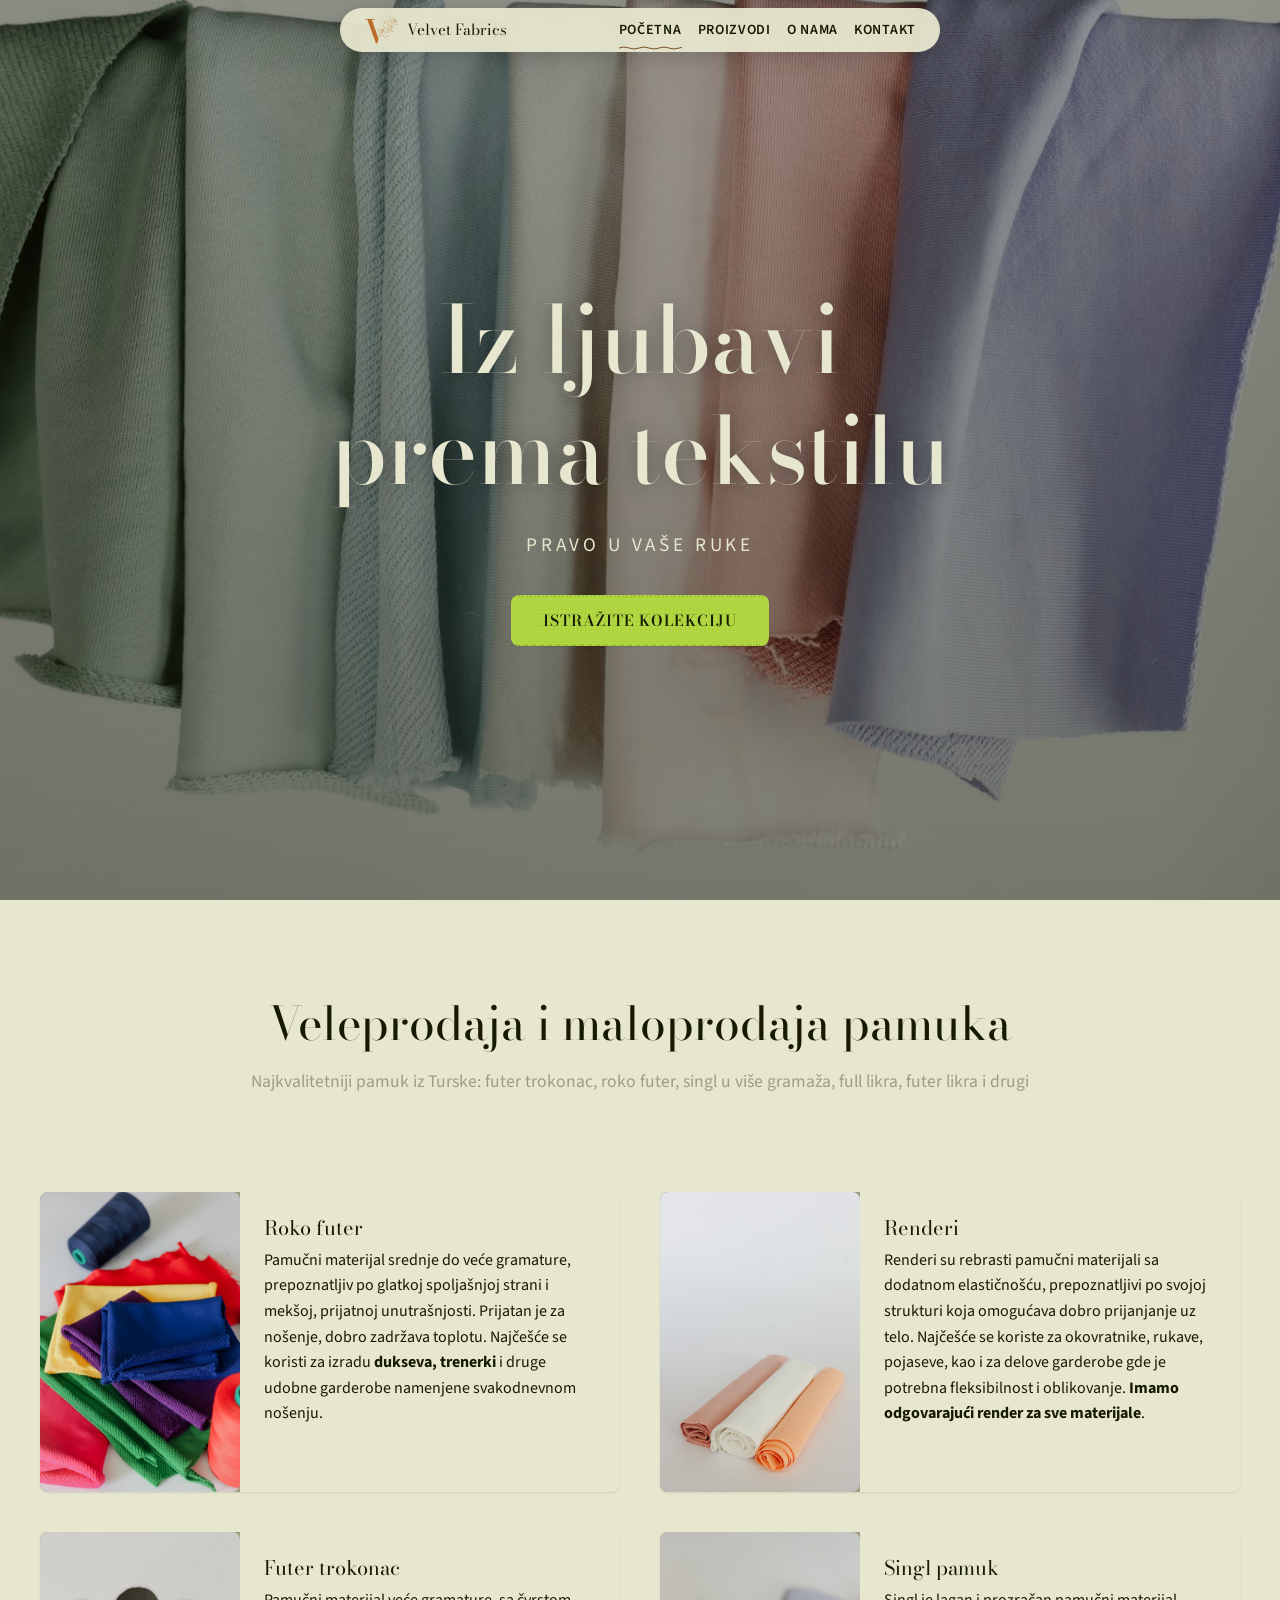
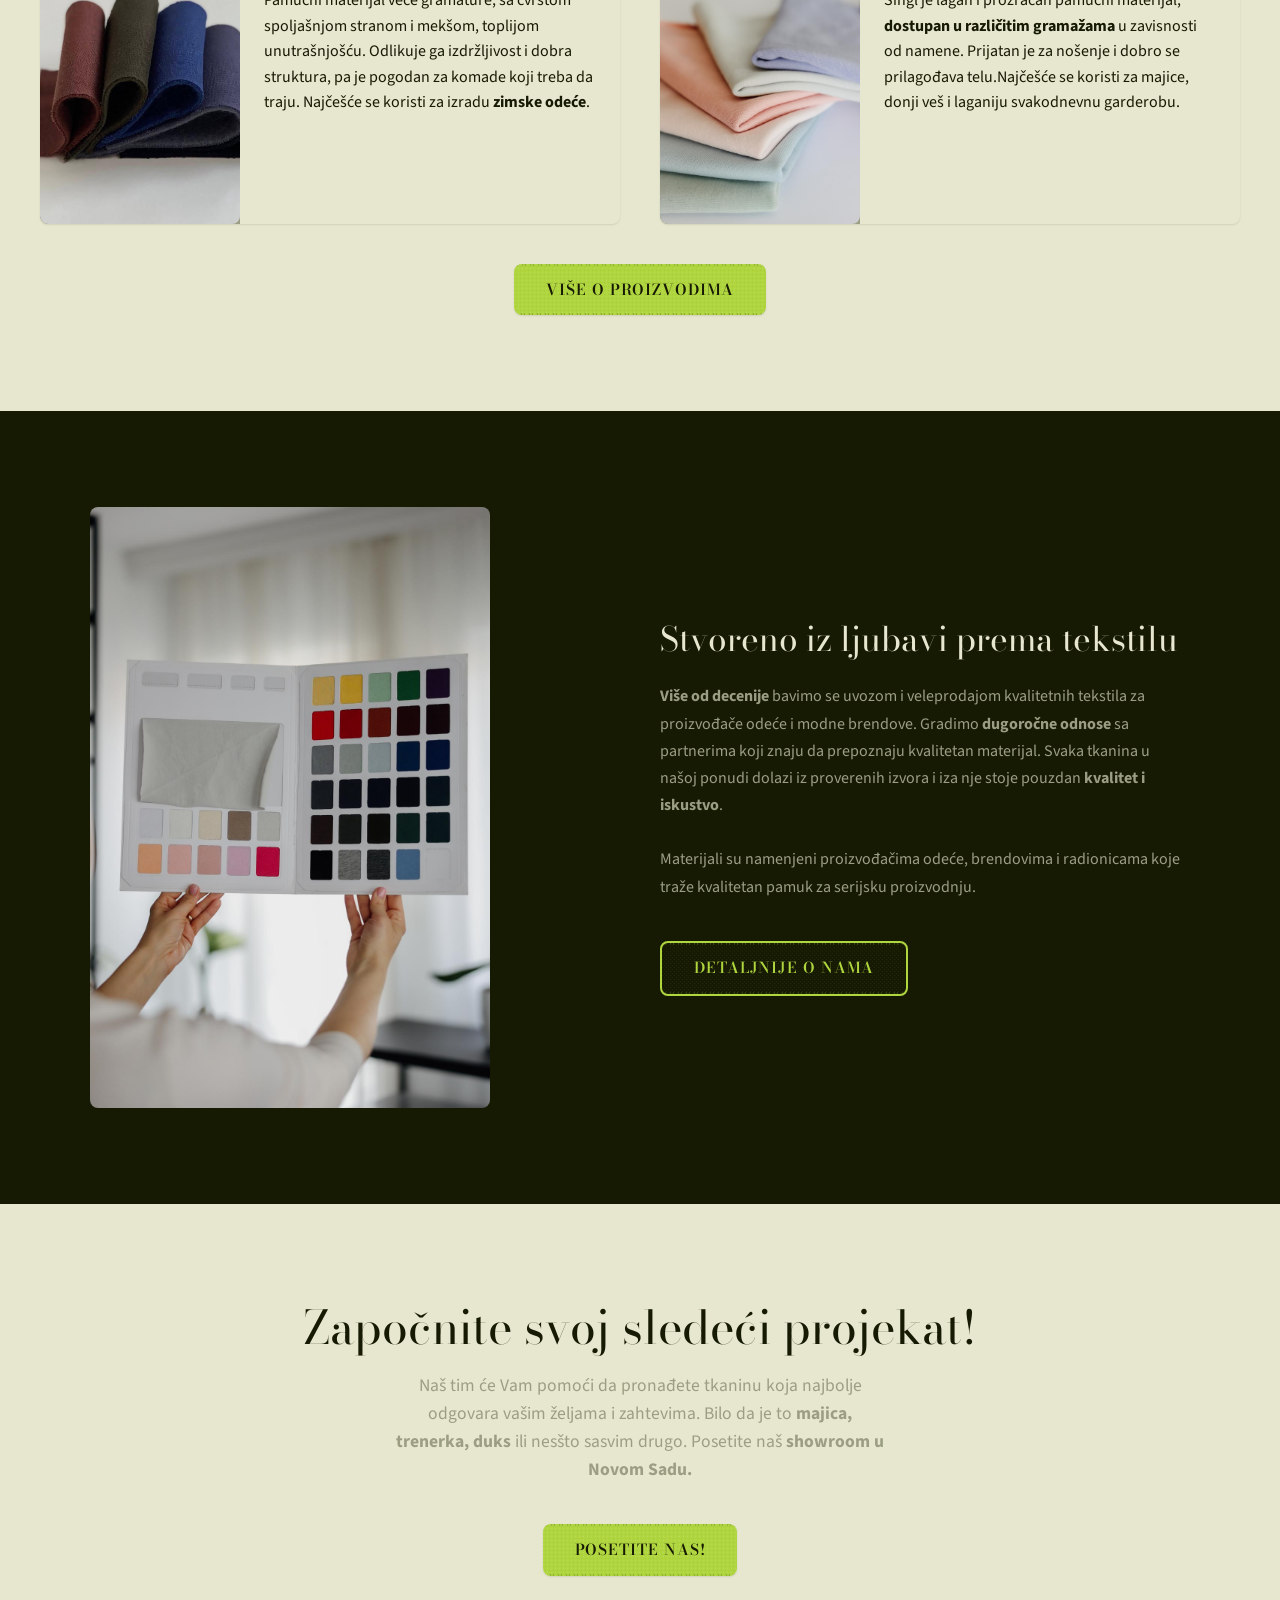
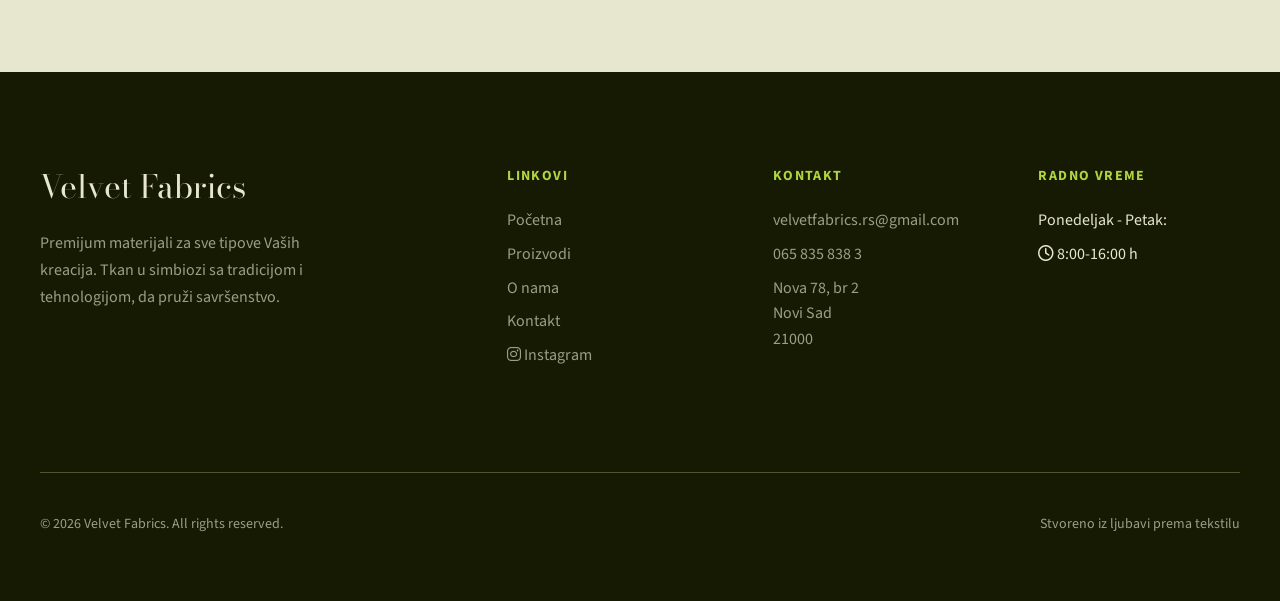
==== index.html @ 42a133fe "Add files via upload" ====
<!DOCTYPE html>
<html lang="sr">
<head>
  <meta charset="UTF-8">
  <meta name="viewport" content="width=device-width, initial-scale=1.0">
  <title>Velvet Fabrics | Veleprodaja premijum pamučnih materijala</title>
  
  <!-- Meta tags SEO -->
  <meta name="description" content="Veleprodaja premijum pamučnih materijala iz uvoza iz Turske. Velvet Fabrics Novi Sad – kvalitetni materijali za proizvođače odeće u Srbiji.">
  <meta name="robots" content="index, follow">
  <meta name="author" content="Velvet Fabrics">
  <meta name="geo.region" content="RS-VO">
  <meta name="geo.placename" content="Novi Sad">
  <meta name="geo.position" content="45.2671;19.8335">
  <meta name="ICBM" content="45.2671, 19.8335">

  <meta property="og:type" content="website">
  <meta property="og:title" content="Velvet Fabrics – Veleprodaja pamučnih materijala">
  <meta property="og:description" content="Premijum pamuk i pamučni materijali iz Turske za proizvođače odeće.">
  <meta property="og:url" content="https://velvetfabrics.rs">
  <meta property="og:image" content="https://velvetfabrics.rs/assets/img/og-image.jpg">
  <meta property="og:locale" content="sr_RS">

  <link rel="alternate" hreflang="sr-RS" href="https://velvetfabrics.rs">
  <link rel="alternate" hreflang="x-default" href="https://velvetfabrics.rs">
  <link rel="canonical" href="https://velvetfabrics.rs">

  <!-- Fonts -->
  <link rel="preconnect" href="https://fonts.googleapis.com">
  <link rel="preconnect" href="https://fonts.gstatic.com" crossorigin>
  <link href="https://fonts.googleapis.com/css2?family=Bodoni+Moda:opsz,wght@6..96,400;6..96,500&family=Source+Sans+Pro:wght@400;600;700&display=swap" rel="stylesheet">
  
  <!-- Styles -->
  <link rel="stylesheet" href="assets/css/style.css">
  
  <!-- Icons -->
  <link rel="icon" type="image/png" href="assets/img/V-logo-48px.png">
  <link rel="stylesheet" href="https://cdnjs.cloudflare.com/ajax/libs/font-awesome/6.4.0/css/all.min.css">
  
  <!-- Schema.org -->
  <script type="application/ld+json">
  {
    "@context": "https://schema.org",
    "@type": "WholesaleStore",
    "name": "Velvet Fabrics",
    "description": "Veleprodaja premijum pamučnih materijala iz uvoza iz Turske za tržište Srbije",
    "url": "https://velvetfabrics.rs",
    "email": "velvetfabrics.rs@gmail.com",
    "telephone": "+381 65 835 838 3",
    "sameAs": [
      "https://instagram.com/fabrika_tekstila"
    ],
    "address": {
      "@type": "PostalAddress",
      "streetAddress": "Nova 78, br 2",
      "addressLocality": "Novi Sad",
      "postalCode": "21000",
      "addressCountry": "RS"
    },
    "areaServed": {
      "@type": "Country",
      "name": "Serbia"
    },
    "openingHoursSpecification": {
    "@type": "OpeningHoursSpecification",
    "dayOfWeek": [
      "Monday","Tuesday","Wednesday","Thursday","Friday"
    ],
    "opens": "08:00",
    "closes": "16:00"
    }
  }
  </script>
  
  <!-- Breadcrumb Schema -->
  <script type="application/ld+json">
  {
    "@context": "https://schema.org",
    "@type": "BreadcrumbList",
    "itemListElement": [
      {
        "@type": "ListItem",
        "position": 1,
        "name": "Početna",
        "item": "https://velvetfabrics.rs/index.html"
      }
    ]
  }
  </script>
</head>
<body>
  <!-- Skip to Content -->
  <a href="#main" class="skip-link">Skip to main content</a>
  
  <!-- Navigation -->
  <nav class="navbar compact" role="navigation" aria-label="Main navigation">
    <div class="navbar-container">
      <a href="index.html" class="logo"><img src="assets/img/V-logo-transparent.png" alt="V" class="logo-icon"> Velvet Fabrics</a>
      
      <ul class="nav-links">
        <li><a href="index.html" class="nav-link active">Početna</a></li>
        <li><a href="proizvodi/" class="nav-link">Proizvodi</a></li>
        <li><a href="o-nama/" class="nav-link">O nama</a></li>
        <li><a href="kontakt/" class="nav-link">Kontakt</a></li>
      </ul>
      
      <button class="hamburger" aria-label="Toggle menu" aria-expanded="false" aria-controls="mobile-menu">
        <span></span>
        <span></span>
        <span></span>
      </button>
    </div>
  </nav>
  
  <!-- Mobile Menu -->
  <div class="mobile-menu" id="mobile-menu" role="dialog" aria-label="Mobile navigation" aria-hidden="true">
    <ul class="nav-links">
      <li><a href="index.html" class="nav-link">Početna</a></li>
      <li><a href="proizvodi/" class="nav-link">Proizvodi</a></li>
      <li><a href="o-nama/" class="nav-link">O nama</a></li>
      <li><a href="kontakt/" class="nav-link">Kontakt</a></li>
    </ul>
  </div>
  <div class="menu-overlay" aria-hidden="true"></div>
  
  <!-- Main Content -->
  <main class="page-content" id="main">
    <!-- Hero Section -->
    <section class="hero">
      <div class="hero-image">
        <img src="assets/img/hero.jpg" alt="Luxury textiles and fabrics" loading="lazy">
      </div>
      <div class="hero-overlay"></div>
      <div class="hero-content">
        <h1 class="hero-title">Iz ljubavi prema tekstilu</h1>
        <p class="hero-subtitle">Pravo u vaše ruke</p>
        <a href="#featured-products" class="btn btn-textile hero-cta">Istražite kolekciju</a>
      </div>
    </section>
    
    <!-- Featured Products -->
    <section class="section">
      <div class="container">
        <div class="section-header animate-on-scroll">
          <h2 class="section-title" id="featured-products">Veleprodaja i maloprodaja pamuka</h2>
          <p class="section-subtitle">Najkvalitetniji pamuk iz Turske: futer trokonac, roko futer, singl u više gramaža, full likra, futer likra i drugi </p>
        </div>
        
        <div class="product-grid">
          <article class="product-card animate-on-scroll">
            <div class="product-image">
              <img src="assets/img/slika1.jpg" alt="Roko futer" loading="lazy">
            </div>
            <div class="product-info">
              <h3 class="product-name">Roko futer</h3>
              <p class="product-description">Pamučni materijal srednje do veće gramature, prepoznatljiv po glatkoj spoljašnjoj strani i mekšoj, prijatnoj unutrašnjosti. Prijatan je za nošenje, dobro zadržava toplotu. Najčešće se koristi za izradu<strong> dukseva, trenerki</strong> i druge udobne garderobe namenjene svakodnevnom nošenju.</p>
            </div>
          </article>
          
          <article class="product-card animate-on-scroll">
            <div class="product-image">
              <img src="assets/img/renderi.jpg" alt="Renderi u svim bojama" loading="lazy">
            </div>
            <div class="product-info">
              <h3 class="product-name">Renderi</h3>
              <p class="product-description">Renderi su rebrasti pamučni materijali sa dodatnom elastičnošću, prepoznatljivi po svojoj strukturi koja omogućava dobro prijanjanje uz telo. Najčešće se koriste za okovratnike, rukave, pojaseve, kao i za delove garderobe gde je potrebna fleksibilnost i oblikovanje. <strong>Imamo odgovarajući render za sve materijale</strong>.</p>
            </div>
          </article>
          
          <article class="product-card animate-on-scroll">
            <div class="product-image">
              <img src="assets/img/futer-trokonac.jpg" alt="futer trokonac" loading="lazy">
            </div>
            <div class="product-info">
              <h3 class="product-name">Futer trokonac</h3>
              <p class="product-description">Pamučni materijal veće gramature, sa čvrstom spoljašnjom stranom i mekšom, toplijom unutrašnjošću. Odlikuje ga izdržljivost i dobra struktura, pa je pogodan za komade koji treba da traju. Najčešće se koristi za izradu <strong>zimske odeće</strong>.</p>
            </div>
          </article>
          
          <article class="product-card animate-on-scroll">
            <div class="product-image">
              <img src="assets/img/singl-pamuk.jpg" alt="singl pamuk" loading="lazy">
            </div>
            <div class="product-info">
              <h3 class="product-name">Singl pamuk</h3>
              <p class="product-description">Singl je lagan i prozračan pamučni materijal, <strong>dostupan u različitim gramažama</strong> u zavisnosti od namene. Prijatan je za nošenje i dobro se prilagođava telu.Najčešće se koristi za majice, donji veš i laganiju svakodnevnu garderobu.</p>
            </div>
          </article>
        </div>
        
        <div class="text-center mt-lg animate-on-scroll">
          <a href="proizvodi/" class="btn btn-textile">Više o proizvodima</a>
        </div>
      </div>
    </section>
    
    <!-- Brand Story -->
    <section class="section section-dark">
      <div class="container">
        <div class="featured-grid">
          <div class="featured-image animate-on-scroll">
            <img src="assets/img/slika13.jpg" alt="Textile craftsmanship" loading="lazy">
          </div>
          <div class="featured-content animate-on-scroll">
            <h3>Stvoreno iz ljubavi prema tekstilu</h3>
            <p><strong>Više od decenije</strong> bavimo se uvozom i veleprodajom kvalitetnih tekstila za proizvođače odeće i modne brendove. Gradimo <strong>dugoročne odnose</strong> sa partnerima koji znaju da prepoznaju kvalitetan materijal. Svaka tkanina u našoj ponudi dolazi iz proverenih izvora i iza nje stoje pouzdan <strong>kvalitet i iskustvo</strong>.
              <br><br>
              Materijali su namenjeni proizvođačima odeće, brendovima i radionicama koje traže kvalitetan pamuk za serijsku proizvodnju.
            </p>
            <a href="o-nama/" class="btn btn-outline">Detaljnije o nama</a>
          </div>
        </div>
      </div>
    </section>
    
    <!-- Call to Action -->
    <section class="section">
      <div class="container text-center animate-on-scroll">
        <h2 class="section-title">Započnite svoj sledeći projekat!</h2>
        <p class="section-subtitle" style="max-width: 500px; margin: 0 auto var(--space-lg);">Naš tim će Vam pomoći da pronađete tkaninu koja najbolje odgovara vašim željama i zahtevima. Bilo da je to <strong>majica, trenerka, duks </strong>ili nesšto sasvim drugo. Posetite naš <strong>showroom u Novom Sadu.</strong></p>
        <a href="kontakt/" class="btn btn-textile">Posetite nas!</a>
      </div>
    </section>
  </main>
  
  <!-- Footer -->
  <footer class="footer">
    <div class="container">
      <div class="footer-grid">
        <div class="footer-brand">
          <h3>Velvet Fabrics</h3>
          <p>Premijum materijali za sve tipove Vaših kreacija. Tkan u simbiozi sa tradicijom i tehnologijom, da pruži savršenstvo.</p>
        </div>
        
        <div class="footer-section">
          <h4 class="footer-title">Linkovi</h4>
          <ul class="footer-links">
            <li><a href="index.html">Početna</a></li>
            <li><a href="proizvodi/">Proizvodi</a></li>
            <li><a href="o-nama/">O nama</a></li>
            <li><a href="kontakt/">Kontakt</a></li>
            <li><a href="#" class="protected-link" data-type="instagram" data-encoded="aHR0cHM6Ly93d3cuaW5zdGFncmFtLmNvbS9mYWJyaWthX3Rla3N0aWxhLw==" target="_blank" rel="noopener"><i class="fab fa-instagram"></i> Instagram</a></li>
          </ul>
        </div>
        
        <div class="footer-section">
          <h4 class="footer-title">Kontakt</h4>
          <ul class="footer-links">
            <li><a href="#" class="protected-link" data-type="email" data-encoded="dmVsdmV0ZmFicmljcy5yc0BnbWFpbC5jb20">velvetfabrics.rs@gmail.com</a></li>
            <li><a href="#" class="protected-link" data-type="phone" data-encoded="MDY1IDgzNSA4MzggMw==">065 835 838 3</a></li>
            <li><a href="https://maps.google.com/?q=Nova+78+br+2+Novi+Sad+21000" target="_blank" rel="noopener">Nova 78, br 2<br>Novi Sad<br>21000</a></li>
          </ul>
        </div>
        
        <div class="footer-section">
          <h4 class="footer-title">Radno vreme</h4>
          <ul class="footer-links">
            <li>Ponedeljak - Petak:</li>
            <li><i class="far fa-clock"></i> 8:00-16:00 h</li>
          </ul>
        </div>
      </div>
      
      <div class="footer-bottom">
        <p>&copy; 2026 Velvet Fabrics. All rights reserved.</p>
        <p>Stvoreno iz ljubavi prema tekstilu</p>
      </div>
    </div>
  </footer>
  
  <!-- Go to Top Button -->
  <button id="goToTop" class="go-to-top" aria-label="Go to top">
    <i class="fas fa-arrow-up"></i>
  </button>
  
  <!-- Scripts -->
  <script src="assets/js/main.js"></script>
</body>
</html>
---- assets/css/style.css ----
/* ============================================
   TEXTILE SHOP - Main Stylesheet
   Artisanal & Luxurious Design
   ============================================ */

/* CSS Variables - Color Palette */
:root {
  /* Colors */
  --carbon-black: #171A03;
  --beige: #E7E6CE;
  --dry-sage-2: #9C9E84;
  --olive-leaf: #505832;
  --walnut: #794E25;
  --yellow-green: #B0D63F;
  --yellow-green-hover: #B8E055;
  --yellow-green-active: #9BC52F;
  
  /* Derived */
  --white: var(--beige);
  --black: var(--carbon-black);
  --primary: var(--olive-leaf);
  --accent: var(--yellow-green);
  --text: var(--carbon-black);
  --text-light: var(--dry-sage-2);
  --bg: var(--beige);
  --bg-dark: var(--carbon-black);
  
  /* Typography */
  --font-display: 'Bodoni Moda', Georgia, serif;
  --font-body: 'Source Sans Pro', system-ui, sans-serif;
  
  /* Spacing */
  --space-xs: 0.5rem;
  --space-sm: 1rem;
  --space-md: 1.5rem;
  --space-lg: 2.5rem;
  --space-xl: 4rem;
  --space-2xl: 6rem;
  
  /* Transitions */
  --transition-fast: 150ms ease;
  --transition-base: 300ms ease;
  --transition-slow: 500ms ease;
  
  /* Shadows */
  --shadow-sm: 0 1px 2px rgba(16, 20, 2, 0.1);
  --shadow-md: 0 4px 12px rgba(16, 20, 2, 0.15);
  --shadow-lg: 0 8px 24px rgba(16, 20, 2, 0.2);
  
  /* Overlay Colors */
  --overlay-light: rgba(23, 26, 3, 0.3);
  --overlay-medium: rgba(23, 26, 3, 0.5);
  --overlay-dark: rgba(23, 26, 3, 0.5);
  
  /* Backdrop Colors */
  --backdrop-bg: rgba(231, 230, 206, 0.55);
  --backdrop-border: rgba(231, 230, 206, 0.5);
  --backdrop-compact: rgba(231, 230, 206, 0.95);
  
  /* Button Shadow Colors */
  --btn-shadow-inset-dark: rgba(0, 0, 0, 0.2);
  --btn-shadow-inset-light: rgba(255, 255, 255, 0.1);
  --btn-shadow-color: rgba(16, 20, 2, 0.2);
  --btn-shadow-hover: rgba(16, 20, 2, 0.25);
  --btn-shadow-active: rgba(0, 0, 0, 0.3);
}

/* ============================================
   BASE STYLES & RESET
   ============================================ */

*, *::before, *::after {
  box-sizing: border-box;
  margin: 0;
  padding: 0;
}

html {
  font-size: 16px;
  scroll-behavior: smooth;
}

body {
  font-family: var(--font-body);
  font-size: 1rem;
  line-height: 1.6;
  color: var(--text);
  background-color: var(--bg);
  overflow-x: hidden;
}

h1, h2, h3, h4, h5, h6 {
  font-family: var(--font-display);
  font-weight: 400;
  line-height: 1.2;
  color: var(--black);
}

h1 { font-size: clamp(2.5rem, 5vw + 1rem, 4.5rem); }
h2 { font-size: clamp(2rem, 3vw + 0.5rem, 3.5rem); }
h3 { font-size: clamp(1.5rem, 2vw + 0.5rem, 2.5rem); }

p {
  margin-bottom: var(--space-md);
  max-width: 65ch;
}

a {
  color: var(--olive-leaf);
  text-decoration: none;
  transition: color var(--transition-fast);
}

a:hover {
  color: var(--walnut);
}

img {
  max-width: 100%;
  height: auto;
  border-radius: 8px;
  display: block;
}

/* ============================================
   NAVIGATION
   ============================================ */

.navbar {
  position: fixed;
  top: 0;
  left: 0;
  right: 0;
  z-index: 1000;
  padding: 0.5rem 0;
  background: transparent;
  border-bottom: none;
  box-shadow: none;
}

.navbar.hidden {
  transform: translateY(-100%);
}

.navbar.compact {
  padding: 0.5rem 0;
  background: transparent;
  border-bottom: none;
  box-shadow: none;
}

.navbar.compact .navbar-container {
  max-width: 600px;
  margin: 0 auto;
  padding: var(--space-xs) var(--space-md);
  border-radius: 50px;
  background: var(--backdrop-compact);
  box-shadow: 0 4px 20px rgba(0, 0, 0, 0.15);
  flex-wrap: nowrap;
}

.navbar.compact .logo {
  font-size: 0.95rem;
  white-space: nowrap;
}

.navbar.compact .nav-link {
  font-size: 0.875rem;
  letter-spacing: 0.05em;
  white-space: nowrap;
}

.navbar.compact .nav-links {
  gap: var(--space-sm);
  flex-wrap: nowrap;
}

.logo {
  font-family: var(--font-display);
  font-size: 1.75rem;
  color: var(--black);
  font-weight: 400;
  display: flex;
  align-items: center;
  gap: 0.5rem;
}

.logo-icon {
  height: 1.75rem;
  width: auto;
}

.nav-link {
  font-family: var(--font-body);
  font-size: 0.875rem;
  font-weight: 600;
  letter-spacing: 0.1em;
  text-transform: uppercase;
  color: var(--black);
  position: relative;
  padding: var(--space-xs) 0;
}

.navbar-container {
  max-width: 600px;
  margin: 0 auto;
  padding: var(--space-xs) var(--space-md);
  border-radius: 50px;
  background: var(--backdrop-compact);
  box-shadow: 0 4px 20px rgba(0, 0, 0, 0.15);
  flex-wrap: nowrap;
  display: flex;
  align-items: center;
  justify-content: space-between;
}

.nav-links {
  display: flex;
  gap: var(--space-lg);
  list-style: none;
}

/* Wavy Thread Underline */
.nav-link::after {
  content: '';
  position: absolute;
  bottom: -2px;
  left: 0;
  width: 100%;
  height: 4px;
  background: url("data:image/svg+xml,%3Csvg xmlns='http://www.w3.org/2000/svg' viewBox='0 0 20 4'%3E%3Cpath d='M0,2 Q5,0 10,2 T20,2' stroke='%23794E25' fill='none' stroke-width='1'/%3E%3C/svg%3E") repeat-x;
  background-size: 20px 4px;
  transform: scaleX(0);
  transform-origin: right;
  transition: transform var(--transition-base);
}

.nav-link:hover::after {
  transform: scaleX(1);
  transform-origin: left;
}

.nav-link.active::after {
  transform: scaleX(1);
}

/* Mobile Hamburger */
.hamburger {
  display: none;
  flex-direction: column;
  gap: 5px;
  cursor: pointer;
  padding: var(--space-xs);
  background: none;
  border: none;
}

.hamburger span {
  display: block;
  width: 24px;
  height: 2px;
  background: var(--black);
  transition: all var(--transition-base);
}

.hamburger.active span:nth-child(1) {
  transform: rotate(45deg) translate(5px, 5px);
}

.hamburger.active span:nth-child(2) {
  opacity: 0;
}

.hamburger.active span:nth-child(3) {
  transform: rotate(-45deg) translate(5px, -5px);
}

/* Mobile Menu */
.mobile-menu {
  position: fixed;
  top: 0;
  left: 0;
  width: 100%;
  height: 100vh;
  background: var(--backdrop-bg);
  backdrop-filter: blur(20px) saturate(180%);
  -webkit-backdrop-filter: blur(20px) saturate(180%);
  z-index: 999;
  padding: calc(var(--space-2xl)) var(--space-lg);
  transition: opacity var(--transition-base), transform var(--transition-base);
  box-shadow: 0 4px 30px rgba(0, 0, 0, 0.1);
  display: flex;
  align-items: center;
  justify-content: center;
  opacity: 0;
  transform: scale(0.8);
  pointer-events: none;
}

.mobile-menu.active {
  opacity: 1;
  transform: scale(1);
  pointer-events: auto;
}

.mobile-menu .nav-links {
  flex-direction: column;
  gap: var(--space-md);
  text-align: center;
}

.mobile-menu .nav-link {
  font-size: 1.25rem;
  display: inline-block;
}

.menu-overlay {
  position: fixed;
  inset: 0;
  background: var(--overlay-dark);
  z-index: 998;
  opacity: 0;
  pointer-events: none;
  transition: opacity var(--transition-base);
}

.menu-overlay.active {
  opacity: 1;
  pointer-events: auto;
}

/* ============================================
   TEXTILE BUTTONS WITH STITCH PATTERN
   ============================================ */

.btn {
  display: inline-flex;
  align-items: center;
  justify-content: center;
  padding: 1rem 2rem;
  font-family: var(--font-body);
  font-size: 0.875rem;
  font-weight: 600;
  letter-spacing: 0.05em;
  text-transform: uppercase;
  border: none;
  border-radius: 8px;
  cursor: pointer;
  position: relative;
  overflow: hidden;
  transition: all var(--transition-base);
  min-height: 44px;
  min-width: 44px;
}

/* ============================================
   Loom & Thread — Textile Effects
   Fabric grain buttons, fringe, wave underline
   ============================================ */

/* --- Fabric Grain Texture (button background) --- */
.btn-textile {
  position: relative;
  display: inline-flex;
  align-items: center;
  justify-content: center;
  gap: 0.5rem;
  font-family: var(--font-display);
  font-size: 0.95rem;
  font-weight: 600;
  letter-spacing: 0.06em;
  text-transform: uppercase;
  padding: 0.85rem 2rem;
  border: none;
  border-radius: 8px;
  cursor: pointer;
  overflow: hidden;
  background-color: var(--yellow-green);
  color: var(--carbon-black);
  transition: transform 0.15s ease, box-shadow 0.25s ease,
              background-color 0.25s ease;
  box-shadow: var(--shadow-sm);
  min-height: 44px;
  min-width: 44px;

  /* Fabric grain via repeating SVG noise pattern */
  background-image: url("data:image/svg+xml,%3Csvg xmlns='http://www.w3.org/2000/svg' width='4' height='4'%3E%3Crect width='1' height='1' fill='rgba(255,255,255,0.12)'/%3E%3Crect x='2' y='2' width='1' height='1' fill='rgba(0,0,0,0.06)'/%3E%3C/svg%3E");
  background-size: 4px 4px;
}

/* Hover: grain intensifies + slight stretch (yarn pull) */
.btn-textile:hover {
  background-color: var(--yellow-green-hover);
  transform: scaleX(1.04) scaleY(0.97);
  box-shadow: var(--shadow-sm);
  /* Darker, denser grain */
  background-image: url("data:image/svg+xml,%3Csvg xmlns='http://www.w3.org/2000/svg' width='3' height='3'%3E%3Crect width='1' height='1' fill='rgba(255,255,255,0.18)'/%3E%3Crect x='1.5' y='1.5' width='1' height='1' fill='rgba(0,0,0,0.10)'/%3E%3C/svg%3E");
  background-size: 3px 3px;
}

/* Click: squash + ripple */
.btn-textile:active {
  transform: scaleX(0.97) scaleY(0.93);
  background-color: var(--yellow-green-active);
  box-shadow: var(--shadow-sm);
  transition: transform 0.08s ease, background-color 0.08s ease;
}

/* Ripple span (injected by JS on click) */
.btn-textile .ripple {
  position: absolute;
  border-radius: 50%;
  background: rgba(255,255,255,0.35);
  transform: scale(0);
  animation: ripple-fx 0.5s ease-out forwards;
  pointer-events: none;
}

@keyframes ripple-fx {
  to {
    transform: scale(4);
    opacity: 0;
  }
}

/* --- Fringe Details (top + bottom edges) --- */
.btn-textile::before,
.btn-textile::after {
  content: "";
  position: absolute;
  left: 0;
  width: 100%;
  height: 6px;
  background: url("data:image/svg+xml,%3Csvg xmlns='http://www.w3.org/2000/svg' width='8' height='6'%3E%3Cpath d='M0 6 Q2 0, 4 6 Q6 12, 8 6' stroke='rgba(23,26,3,0.25)' stroke-width='1' fill='none'/%3E%3C/svg%3E") repeat-x;
  background-size: 8px 6px;
  pointer-events: none;
}

.btn-textile::before { top: -4px; }
.btn-textile::after  { bottom: -4px; transform: rotate(180deg); }

/* --- Accent variant (same as primary) --- */
.btn-accent {
  position: relative;
  display: inline-flex;
  align-items: center;
  justify-content: center;
  gap: 0.5rem;
  font-family: var(--font-display);
  font-size: 0.95rem;
  font-weight: 600;
  letter-spacing: 0.06em;
  text-transform: uppercase;
  padding: 0.85rem 2rem;
  border: none;
  border-radius: 8px;
  cursor: pointer;
  overflow: hidden;
  background-color: var(--yellow-green);
  color: var(--carbon-black);
  transition: transform 0.15s ease, box-shadow 0.25s ease,
              background-color 0.25s ease;
  box-shadow: none;
  min-height: 44px;
  min-width: 44px;

  /* Fabric grain via repeating SVG noise pattern */
  background-image: url("data:image/svg+xml,%3Csvg xmlns='http://www.w3.org/2000/svg' width='4' height='4'%3E%3Crect width='1' height='1' fill='rgba(255,255,255,0.12)'/%3E%3Crect x='2' y='2' width='1' height='1' fill='rgba(0,0,0,0.06)'/%3E%3C/svg%3E");
  background-size: 4px 4px;
}

.btn-accent::before,
.btn-accent::after {
  content: "";
  position: absolute;
  left: 0;
  width: 100%;
  height: 6px;
  background: url("data:image/svg+xml,%3Csvg xmlns='http://www.w3.org/2000/svg' width='8' height='6'%3E%3Cpath d='M0 6 Q2 0, 4 6 Q6 12, 8 6' stroke='rgba(23,26,3,0.25)' stroke-width='1' fill='none'/%3E%3C/svg%3E") repeat-x;
  background-size: 8px 6px;
  pointer-events: none;
}

.btn-accent::before { top: -4px; }
.btn-accent::after  { bottom: -4px; transform: rotate(180deg); }

.btn-accent:hover {
  background-color: var(--yellow-green-hover);
  transform: scaleX(1.04) scaleY(0.97);
  box-shadow: none;
  background-image: url("data:image/svg+xml,%3Csvg xmlns='http://www.w3.org/2000/svg' width='3' height='3'%3E%3Crect width='1' height='1' fill='rgba(255,255,255,0.18)'/%3E%3Crect x='1.5' y='1.5' width='1' height='1' fill='rgba(0,0,0,0.10)'/%3E%3C/svg%3E");
  background-size: 3px 3px;
}

.btn-accent:active {
  transform: scaleX(0.97) scaleY(0.93);
  background-color: var(--yellow-green-active);
  box-shadow: none;
  transition: transform 0.08s ease, background-color 0.08s ease;
}

/* --- Outline variant --- */
.btn-outline {
  background-color: transparent;
  background-image: url("data:image/svg+xml,%3Csvg xmlns='http://www.w3.org/2000/svg' width='4' height='4'%3E%3Crect width='1' height='1' fill='rgba(176,214,63,0.08)'/%3E%3Crect x='2' y='2' width='1' height='1' fill='rgba(176,214,63,0.05)'/%3E%3C/svg%3E");
  background-size: 4px 4px;
  color: var(--yellow-green);
  border: 2px solid var(--yellow-green);
  box-shadow: none;
  position: relative;
  display: inline-flex;
  align-items: center;
  justify-content: center;
  gap: 0.5rem;
  font-family: var(--font-display);
  font-size: 0.95rem;
  font-weight: 600;
  letter-spacing: 0.06em;
  text-transform: uppercase;
  padding: 0.85rem 2rem;
  border-radius: 8px;
  cursor: pointer;
  overflow: hidden;
  transition: transform 0.15s ease, box-shadow 0.25s ease,
              background-color 0.25s ease;
  min-height: 44px;
  min-width: 44px;
}

.btn-outline::before,
.btn-outline::after {
  content: "";
  position: absolute;
  left: 0;
  width: 100%;
  height: 6px;
  background: url("data:image/svg+xml,%3Csvg xmlns='http://www.w3.org/2000/svg' width='8' height='6'%3E%3Cpath d='M0 6 Q2 0, 4 6 Q6 12, 8 6' stroke='rgba(176,214,63,0.25)' stroke-width='1' fill='none'/%3E%3C/svg%3E") repeat-x;
  background-size: 8px 6px;
  pointer-events: none;
}

.btn-outline::before { top: -4px; }
.btn-outline::after  { bottom: -4px; transform: rotate(180deg); }

.btn-outline:hover {
  background-color: rgba(176,214,63,0.08);
  color: #9BC52F;
  border-color: #B8E055;
  transform: scaleX(1.04) scaleY(0.97);
  box-shadow: none;
}

.btn-outline:active {
  background-color: rgba(176,214,63,0.15);
  transform: scaleX(0.97) scaleY(0.93);
}


/* ============================================
   HERO SECTION WITH PARALLAX
   ============================================ */

.hero {
  position: relative;
  min-height: 100vh;
  display: flex;
  align-items: center;
  justify-content: center;
  overflow: hidden;
}

.hero-image {
  position: absolute;
  inset: 0;
  z-index: -1;
}

.hero-image img {
  width: 100%;
  height: 100%;
  object-fit: cover;
  transform: scale(1.1);
}

.hero-overlay {
  position: absolute;
  inset: 0;
  background: linear-gradient(
    to bottom,
    var(--overlay-light),
    var(--overlay-medium)
  );
  z-index: 0;
}

.hero-content {
  position: relative;
  z-index: 1;
  text-align: center;
  padding: var(--space-xl);
  max-width: 800px;
}

.hero-title {
  font-size: clamp(3rem, 6vw + 1rem, 6rem);
  color: var(--beige);
  margin-bottom: var(--space-md);
  opacity: 0;
  transform: translateY(30px);
  animation: fadeInUp 1s ease forwards;
  animation-delay: 0.3s;
  text-shadow: 0 2px 20px rgba(0,0,0,0.3);
  font-weight: 500;
}

.hero-subtitle {
  font-size: clamp(1rem, 1.5vw, 1.5rem);
  color: var(--beige);
  margin-bottom: var(--space-xl);
  letter-spacing: 0.2em;
  text-transform: uppercase;
  text-align: center;
  max-width: 100%;
  opacity: 0;
  transform: translateY(30px);
  animation: fadeInUp 1s ease forwards;
  animation-delay: 0.5s;
}

.hero-cta {
  opacity: 0;
  animation: fadeInUp 1s ease forwards;
  animation-delay: 0.7s;
}

@keyframes fadeInUp {
  to {
    opacity: 1;
  }
}

/* ============================================
   SECTIONS & CONTAINERS
   ============================================ */

.section {
  padding: var(--space-2xl) var(--space-lg);
}

.section-dark {
  background: var(--carbon-black);
  color: var(--beige);
}

.section-dark p {
  line-height: 1.7;
}

.section-dark h2 {
  color: var(--beige);
}

.container {
  max-width: 1400px;
  margin: 0 auto;
}

.section-header {
  text-align: center;
  margin-bottom: var(--space-2xl);
}

.section-title {
  margin-bottom: var(--space-sm);
  scroll-margin-top: 100px;
}

.section-subtitle {
  color: var(--dry-sage-2);
  font-size: 1.1rem;
  max-width: 100%;
  line-height: 1.6;
}

.section-link {
  color: var(--olive-leaf);
  text-decoration: none;
  border-bottom: 1px solid var(--olive-leaf);
  transition: color var(--transition-fast), border-color var(--transition-fast);
}

.section-link:hover {
  color: var(--yellow-green);
  border-color: var(--yellow-green);
}

#materijali,
#faq {
  scroll-margin-top: 120px;
}

/* ============================================
   PRODUCT GRID
   ============================================ */

.product-grid {
  display: grid;
  grid-template-columns: repeat(2, 1fr);
  gap: var(--space-lg);
}

.product-card {
  background: var(--white);
  border-radius: 8px;
  overflow: hidden;
  box-shadow: var(--shadow-sm);
  transition: transform var(--transition-base), box-shadow var(--transition-base);
  display: flex;
  flex-direction: row;
}

.product-card:hover {
  transform: translateY(-8px);
  box-shadow: var(--shadow-lg);
}

.product-image {
  position: relative;
  width: 40%;
  min-width: 200px;
  overflow: hidden;
  background: var(--dry-sage-2);
}

.product-image img {
  width: 100%;
  height: 100%;
  object-fit: cover;
  transition: transform var(--transition-slow);
}

.product-card:hover .product-image img {
  transform: scale(1.05);
}

.product-info {
  padding: var(--space-md);
}

.product-name {
  font-family: var(--font-display);
  font-size: 1.25rem;
  margin-bottom: var(--space-xs);
  color: var(--black);
}

.product-price {
  font-size: 1.25rem;
  font-weight: 600;
  color: var(--olive-leaf);
  margin-bottom: var(--space-xs);
}

/* ============================================
   FEATURED SECTION
   ============================================ */

.featured-grid {
  display: grid;
  grid-template-columns: repeat(2, 1fr);
  gap: var(--space-lg);
  align-items: center;
  max-width: 1100px;
  margin: 0 auto;
}

.featured-image {
  position: relative;
}

.featured-image img {
  width: 100%;
  height: auto;
  max-width: 400px;
  object-fit: cover;
}

.featured-content h3 {
  margin-bottom: var(--space-md);
  color: var(--beige);
}

.featured-content p {
  color: var(--text-light);
  margin-bottom: var(--space-lg);
}

/* ============================================
   ABOUT PAGE STYLES
   ============================================ */

.values-grid {
  display: grid;
  grid-template-columns: repeat(3, 1fr);
  gap: var(--space-xl);
  margin-top: var(--space-2xl);
}

.value-card {
  text-align: center;
  padding: calc(var(--space-xl) * 0.56);
  background: var(--beige);
  border: 1px solid var(--dry-sage-2);
  border-radius: 8px;
}

.value-icon {
  font-size: 2.5rem;
  margin-bottom: var(--space-md);
  color: var(--olive-leaf);
}

.value-title {
  font-family: var(--font-display);
  font-size: 1.5rem;
  margin-bottom: var(--space-sm);
}

.value-text {
  font-size: 0.95rem;
  color: var(--text-light);
}

/* Process Timeline */
.process-section {
  margin-top: var(--space-2xl);
  max-width: 800px;
  margin-left: auto;
  margin-right: auto;
}

.process-step {
  display: flex;
  gap: var(--space-lg);
  padding: var(--space-lg) 0;
  border-bottom: 1px solid var(--dry-sage-2);
}

.process-number {
  font-family: var(--font-display);
  font-size: 3rem;
  color: var(--yellow-green);
  line-height: 1;
  min-width: 80px;
}

.process-content h4 {
  font-size: 1.5rem;
  margin-bottom: var(--space-xs);
}

.process-content p {
  color: var(--text-light);
}

/* ============================================
   CONTACT PAGE STYLES
   ============================================ */

.section-contact-header {
  padding-top: 120px;
}

.contact-grid {
  display: grid;
  grid-template-columns: 1fr 1fr;
  gap: var(--space-2xl);
}

.map-container {
  grid-column: 1 / -1;
  scroll-margin-top: 100px;
}

.contact-form {
  background: var(--white);
  padding: var(--space-xl);
  box-shadow: var(--shadow-md);
}

.form-group {
  margin-bottom: var(--space-md);
}

.form-label {
  display: block;
  font-size: 0.875rem;
  font-weight: 600;
  letter-spacing: 0.05em;
  text-transform: uppercase;
  margin-bottom: var(--space-xs);
  color: var(--black);
}

.form-input,
.form-textarea {
  width: 100%;
  padding: 1rem;
  border: 2px solid var(--dry-sage-2);
  background: var(--beige);
  font-family: var(--font-body);
  font-size: 1rem;
  transition: border-color var(--transition-fast);
}

.form-input:focus,
.form-textarea:focus {
  outline: none;
  border-color: var(--olive-leaf);
}

.form-textarea {
  min-height: 150px;
  resize: vertical;
}

.contact-info {
  background: var(--carbon-black);
  color: var(--beige);
  padding: var(--space-xl);
  border-radius: 8px;
}

.contact-info p {
  line-height: 1.7;
}

.contact-item {
  margin-bottom: var(--space-lg);
}

.contact-item h4 {
  color: var(--yellow-green);
  margin-bottom: var(--space-md);
}

.contact-item p {
  font-size: 1.1rem;
  color: var(--beige);
  margin: 0;
}

.contact-item p a {
  color: var(--beige);
}

.working-hours {
  background: var(--carbon-black);
  color: var(--beige);
  padding: var(--space-xl);
  border-radius: 8px;
}

.working-hours p {
  line-height: 1.7;
}

.working-hours h4 {
  color: var(--yellow-green);
  margin-bottom: var(--space-md);
}

.hours-list {
  list-style: none;
}

.hours-list li {
  display: flex;
  justify-content: space-between;
  padding: var(--space-xs) 0;
  border-bottom: 1px solid var(--olive-leaf);
}

.hours-list li:last-child {
  border-bottom: none;
}

/* Instagram Link - Small Icon Only */
.instagram-link {
  display: inline-flex;
  align-items: center;
  justify-content: center;
  margin-top: var(--space-lg);
  width: 40px;
  height: 40px;
  background: var(--carbon-black);
  color: var(--beige);
  border-radius: 8px;
  transition: transform var(--transition-base), box-shadow var(--transition-base);
}

.instagram-link:hover {
  transform: translateY(-2px);
  background: var(--olive-leaf);
  color: var(--beige);
}

.instagram-link span {
  display: none;
}

/* Map Container */
.map-container {
  width: 100%;
  aspect-ratio: 1 / 1;
}

.map-container iframe {
  width: 100%;
  height: 100%;
  border: none;
  border-radius: 8px;
  box-shadow: var(--shadow-md);
}

/* ============================================
   MATERIALS INFO SECTION
   ============================================ */

.materials-info {
  background: var(--carbon-black);
  color: var(--beige);
  padding: var(--space-xl);
  border-radius: 12px;
  margin-bottom: var(--space-xl);
}

.materials-title {
  font-family: var(--font-display);
  font-size: 2rem;
  color: var(--yellow-green);
  margin-bottom: var(--space-md);
}

.materials-intro {
  font-size: 1.1rem;
  margin-bottom: var(--space-lg);
  line-height: 1.7;
}

.materials-grid {
  display: grid;
  grid-template-columns: 1fr 1fr;
  gap: var(--space-xl);
  align-items: center;
}

.materials-content {
  display: flex;
  flex-direction: column;
  gap: var(--space-md);
}

.materials-image img {
  width: 100%;
  height: auto;
  border-radius: 8px;
  object-fit: cover;
}

.materials-heading {
  font-family: var(--font-display);
  font-size: 1.25rem;
  color: var(--yellow-green);
  margin-bottom: var(--space-sm);
}

.materials-list {
  list-style: none;
  padding: 0;
}

.materials-list li {
  padding-left: 1.5rem;
  position: relative;
  margin-bottom: var(--space-xs);
  line-height: 1.6;
}

.materials-list li::before {
  content: "•";
  color: var(--yellow-green);
  position: absolute;
  left: 0;
  font-size: 1.2rem;
}

.materials-footer {
  margin-bottom: var(--space-md);
  line-height: 1.7;
}

.materials-cta {
  color: var(--beige);
  line-height: 1.7;
}

/* ============================================
   FAQ SECTION
   ============================================ */

.faq-section {
  margin-bottom: var(--space-2xl);
}

.faq-section .section-title {
  text-align: center;
  margin-bottom: var(--space-xl);
}

.faq-grid {
  display: grid;
  gap: var(--space-md);
  max-width: 800px;
  margin: 0 auto;
}

.faq-card {
  background: var(--carbon-black);
  border-radius: 8px;
  overflow: hidden;
  box-shadow: var(--shadow-sm);
  transition: box-shadow var(--transition-base);
}

.faq-card:hover {
  box-shadow: var(--shadow-md);
}

.faq-card.active {
  box-shadow: var(--shadow-md);
}

.faq-question {
  display: flex;
  justify-content: space-between;
  align-items: center;
  padding: var(--space-md);
  cursor: pointer;
  background: var(--carbon-black);
  transition: background var(--transition-fast);
}

.faq-question:hover {
  background: var(--olive-leaf);
}

.faq-question h3 {
  font-family: var(--font-body);
  font-size: 1rem;
  font-weight: 600;
  color: var(--beige);
  margin: 0;
  flex: 1;
  padding-right: var(--space-sm);
}

.faq-icon {
  flex-shrink: 0;
  width: 24px;
  height: 24px;
  display: flex;
  align-items: center;
  justify-content: center;
  color: var(--yellow-green);
  transition: transform var(--transition-base);
}

.faq-card.active .faq-icon {
  transform: rotate(45deg);
}

.faq-answer {
  max-height: 0;
  overflow: hidden;
  transition: max-height var(--transition-base), padding var(--transition-base);
  background: rgba(231, 230, 206, 0.1);
}

.faq-card.active .faq-answer {
  max-height: 200px;
  padding: 0 var(--space-md) var(--space-md);
}

.faq-answer p {
  margin: var(--space-md) 0 0;
  color: var(--beige);
  line-height: 1.6;
}

/* ============================================
   FOOTER
   ============================================ */

.footer {
  background: var(--carbon-black);
  color: var(--beige);
  padding: var(--space-2xl) var(--space-lg) var(--space-lg);
}

.footer p {
  line-height: 1.7;
}

/* ============================================
   GO TO TOP BUTTON
   ============================================ */

.go-to-top {
  position: fixed;
  bottom: 30px;
  right: 30px;
  width: 50px;
  height: 50px;
  background: var(--yellow-green);
  color: var(--carbon-black);
  border: none;
  border-radius: 50%;
  cursor: pointer;
  display: flex;
  align-items: center;
  justify-content: center;
  font-size: 1.25rem;
  opacity: 0;
  visibility: hidden;
  transform: translateY(20px);
  transition: all 0.3s ease;
  z-index: 1000;
  box-shadow: 0 4px 12px rgba(0, 0, 0, 0.2);
}

.go-to-top.visible {
  opacity: 1;
  visibility: visible;
  transform: translateY(0);
}

.go-to-top:hover {
  background: var(--yellow-green-hover);
  transform: translateY(-3px);
  box-shadow: 0 6px 16px rgba(0, 0, 0, 0.3);
}

.go-to-top:active {
  transform: translateY(-1px);
}

.footer-grid {
  display: grid;
  grid-template-columns: 2fr 1fr 1fr 1fr;
  gap: var(--space-xl);
  margin-bottom: var(--space-2xl);
}

.footer-brand h3 {
  font-size: 2rem;
  color: var(--beige);
  margin-bottom: var(--space-md);
}

.footer-brand p {
  color: var(--dry-sage-2);
  max-width: 300px;
}

.footer-title {
  font-family: var(--font-body);
  font-size: 0.875rem;
  font-weight: 700;
  letter-spacing: 0.1em;
  text-transform: uppercase;
  margin-bottom: var(--space-md);
  color: var(--yellow-green);
}

.footer-links {
  list-style: none;
}

.footer-links li {
  margin-bottom: var(--space-xs);
}

.footer-links a {
  color: var(--dry-sage-2);
  transition: color var(--transition-fast);
}

.footer-links a:hover {
  color: var(--beige);
}

.footer-bottom {
  border-top: 1px solid var(--olive-leaf);
  padding-top: var(--space-lg);
  display: flex;
  justify-content: space-between;
  align-items: center;
  font-size: 0.875rem;
  color: var(--dry-sage-2);
}

/* ============================================
   SCROLL ANIMATIONS
   ============================================ */

.animate-on-scroll {
  opacity: 0;
  transform: translateY(30px);
  transition: opacity 0.6s ease, transform 0.6s ease;
}

.animate-on-scroll.visible {
  opacity: 1;
  transform: translateY(0);
}

/* Staggered animation for grid items */
.product-card.animate-on-scroll:nth-child(1) { transition-delay: 0s; }
.product-card.animate-on-scroll:nth-child(2) { transition-delay: 0.1s; }
.product-card.animate-on-scroll:nth-child(3) { transition-delay: 0.2s; }
.product-card.animate-on-scroll:nth-child(4) { transition-delay: 0.3s; }
.product-card.animate-on-scroll:nth-child(5) { transition-delay: 0.4s; }
.product-card.animate-on-scroll:nth-child(6) { transition-delay: 0.5s; }
.product-card.animate-on-scroll:nth-child(7) { transition-delay: 0.6s; }
.product-card.animate-on-scroll:nth-child(8) { transition-delay: 0.7s; }

/* ============================================
   PAGE TRANSITIONS
   ============================================ */

.page-transition {
  animation: pageEnter 0.6s ease;
}

@keyframes pageEnter {
  from {
    opacity: 0;
    transform: translateY(20px);
  }
  to {
    opacity: 1;
    transform: translateY(0);
  }
}

/* ============================================
   RESPONSIVE DESIGN
   ============================================ */

/* Tablet */
@media (max-width: 1024px) {
  .product-grid {
    grid-template-columns: repeat(2, 1fr);
  }
  
  .product-card {
    flex-direction: column;
  }
  
  .product-image {
    width: 100%;
    min-width: auto;
    aspect-ratio: 3/4;
  }
  
  .contact-grid {
    grid-template-columns: 1fr;
  }
  
  .values-grid {
    grid-template-columns: repeat(2, 1fr);
  }
  
  .materials-grid {
    grid-template-columns: 1fr;
  }
  
  .materials-image {
    display: none;
  }
  
  .featured-image img {
    max-width: 78.125%;
    margin: 0 auto var(--space-md);
  }
  
  .footer-grid {
    grid-template-columns: repeat(2, 1fr);
  }
}

/* Large Desktop - 3 column layout */
@media (min-width: 1400px) {
  .contact-grid {
    grid-template-columns: 400px 400px 350px;
  }
  
  .map-container {
    grid-column: auto;
  }
}

/* Mobile */
@media (max-width: 768px) {
  .hamburger {
    display: flex;
  }
  
  .nav-links {
    display: none;
  }
  
  .mobile-menu .nav-links {
    display: flex;
  }
  
  .hero-content {
    padding: var(--space-lg);
  }
  
  .product-grid {
    grid-template-columns: repeat(2, 1fr);
    gap: var(--space-sm);
  }
  
  .product-info {
    padding: var(--space-sm);
  }
  
  .product-name {
    font-size: 1rem;
  }
  
  .product-description {
    font-size: 0.85rem;
  }
  
  .featured-grid {
    grid-template-columns: 1fr;
  }
  
  .values-grid {
    grid-template-columns: 1fr;
  }
  
  .contact-grid {
    grid-template-columns: 1fr;
  }
  
  .process-step {
    flex-direction: column;
    gap: var(--space-sm);
  }
  
  .footer-grid {
    grid-template-columns: 1fr;
    text-align: center;
  }
  
  .footer-brand p {
    max-width: 100%;
    margin: 0 auto;
  }
  
  .footer-bottom {
    flex-direction: column;
    gap: var(--space-sm);
    text-align: center;
  }
  
  .section {
    padding: var(--space-xl) var(--space-md);
  }
  
  .section-contact-header {
    padding-top: 160px !important;
  }
  
  .section[style*="padding-top"] {
    padding-top: 160px !important;
  }
}

/* Small Mobile */
@media (max-width: 480px) {
  :root {
    --space-lg: 1.5rem;
    --space-xl: 2.5rem;
    --space-2xl: 4rem;
  }
  
  h1 { font-size: 2.5rem; }
  h2 { font-size: 2rem; }
  
  .btn {
    width: 100%;
  }
}

/* ============================================
   ACCESSIBILITY
   ============================================ */

/* Skip to content link */
.skip-link {
  position: absolute;
  top: -100%;
  left: 50%;
  transform: translateX(-50%);
  background: var(--yellow-green);
  color: var(--carbon-black);
  padding: 1rem 2rem;
  z-index: 9999;
  border-radius: 0 0 8px 8px;
  font-weight: 600;
  transition: top var(--transition-fast);
}

.skip-link:focus {
  top: 0;
  outline: 3px solid var(--carbon-black);
  outline-offset: -3px;
}

/* Focus visible styles */
:focus-visible {
  outline: 3px solid var(--olive-leaf);
  outline-offset: 2px;
}

button:focus-visible,
.btn:focus-visible {
  outline: 3px solid var(--carbon-black);
  outline-offset: 2px;
}

/* ============================================
   UTILITY CLASSES
   ============================================ */

.text-center { text-align: center; }
.text-left { text-align: left; }
.text-right { text-align: right; }

.mt-0 { margin-top: 0; }
.mb-0 { margin-bottom: 0; }
.mt-lg { margin-top: var(--space-lg); }
.mb-lg { margin-bottom: var(--space-lg); }

.visually-hidden {
  position: absolute;
  width: 1px;
  height: 1px;
  padding: 0;
  margin: -1px;
  overflow: hidden;
  clip: rect(0, 0, 0, 0);
  white-space: nowrap;
  border: 0;
}

/* Notice Box with Sewing Stitch Pattern */
.notice-stitch {
  position: relative;
  padding-top: calc(var(--space-md) + 12px);
  padding-bottom: calc(var(--space-md) + 12px);
}

.notice-stitch::before,
.notice-stitch::after {
  content: "";
  position: absolute;
  left: 0;
  width: 100%;
  height: 4px;
  background: 
    radial-gradient(ellipse 3px 1.5px at center, var(--beige) 0%, transparent 100%),
    radial-gradient(ellipse 3px 1.5px at center, var(--beige) 0%, transparent 100%);
  background-size: 16px 4px;
  background-position: 0 0, 8px 0;
  background-repeat: repeat-x;
}

.notice-stitch::before {
  top: 6px;
}

.notice-stitch::after {
  bottom: 6px;
}
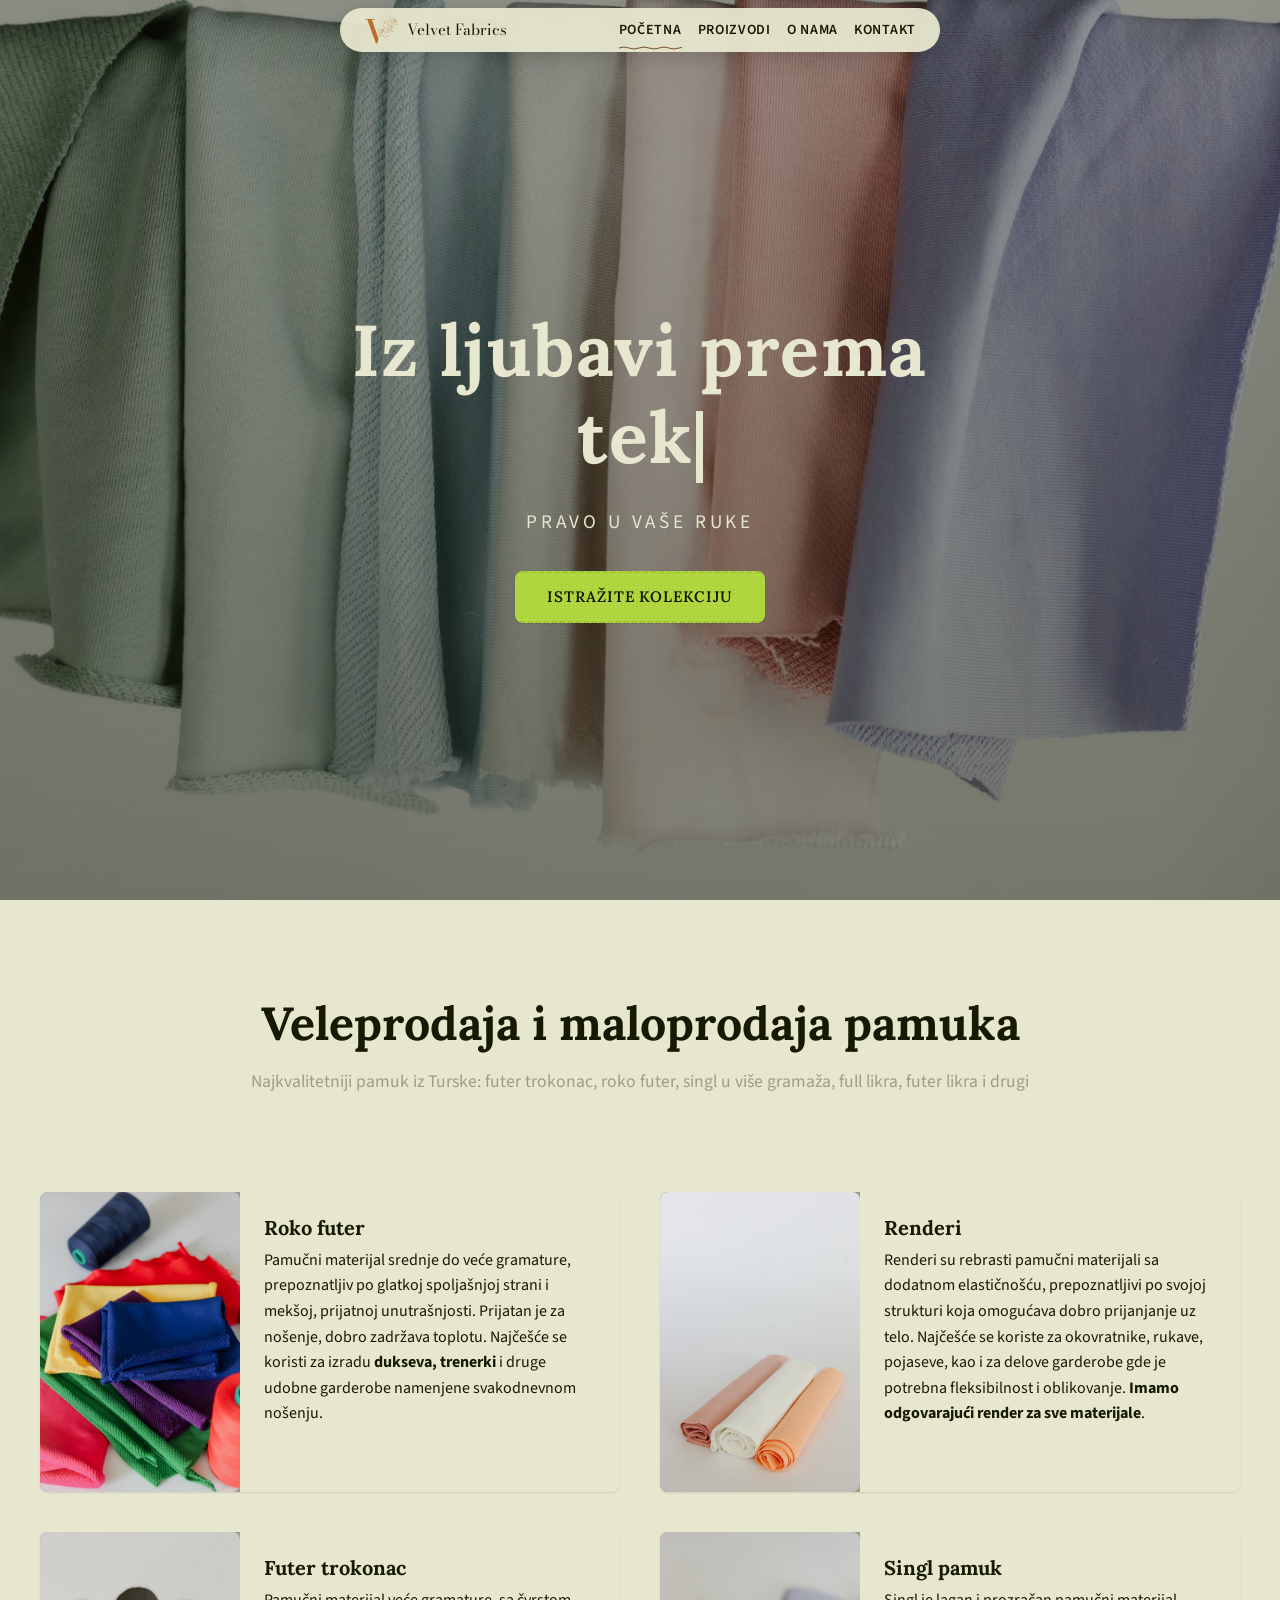
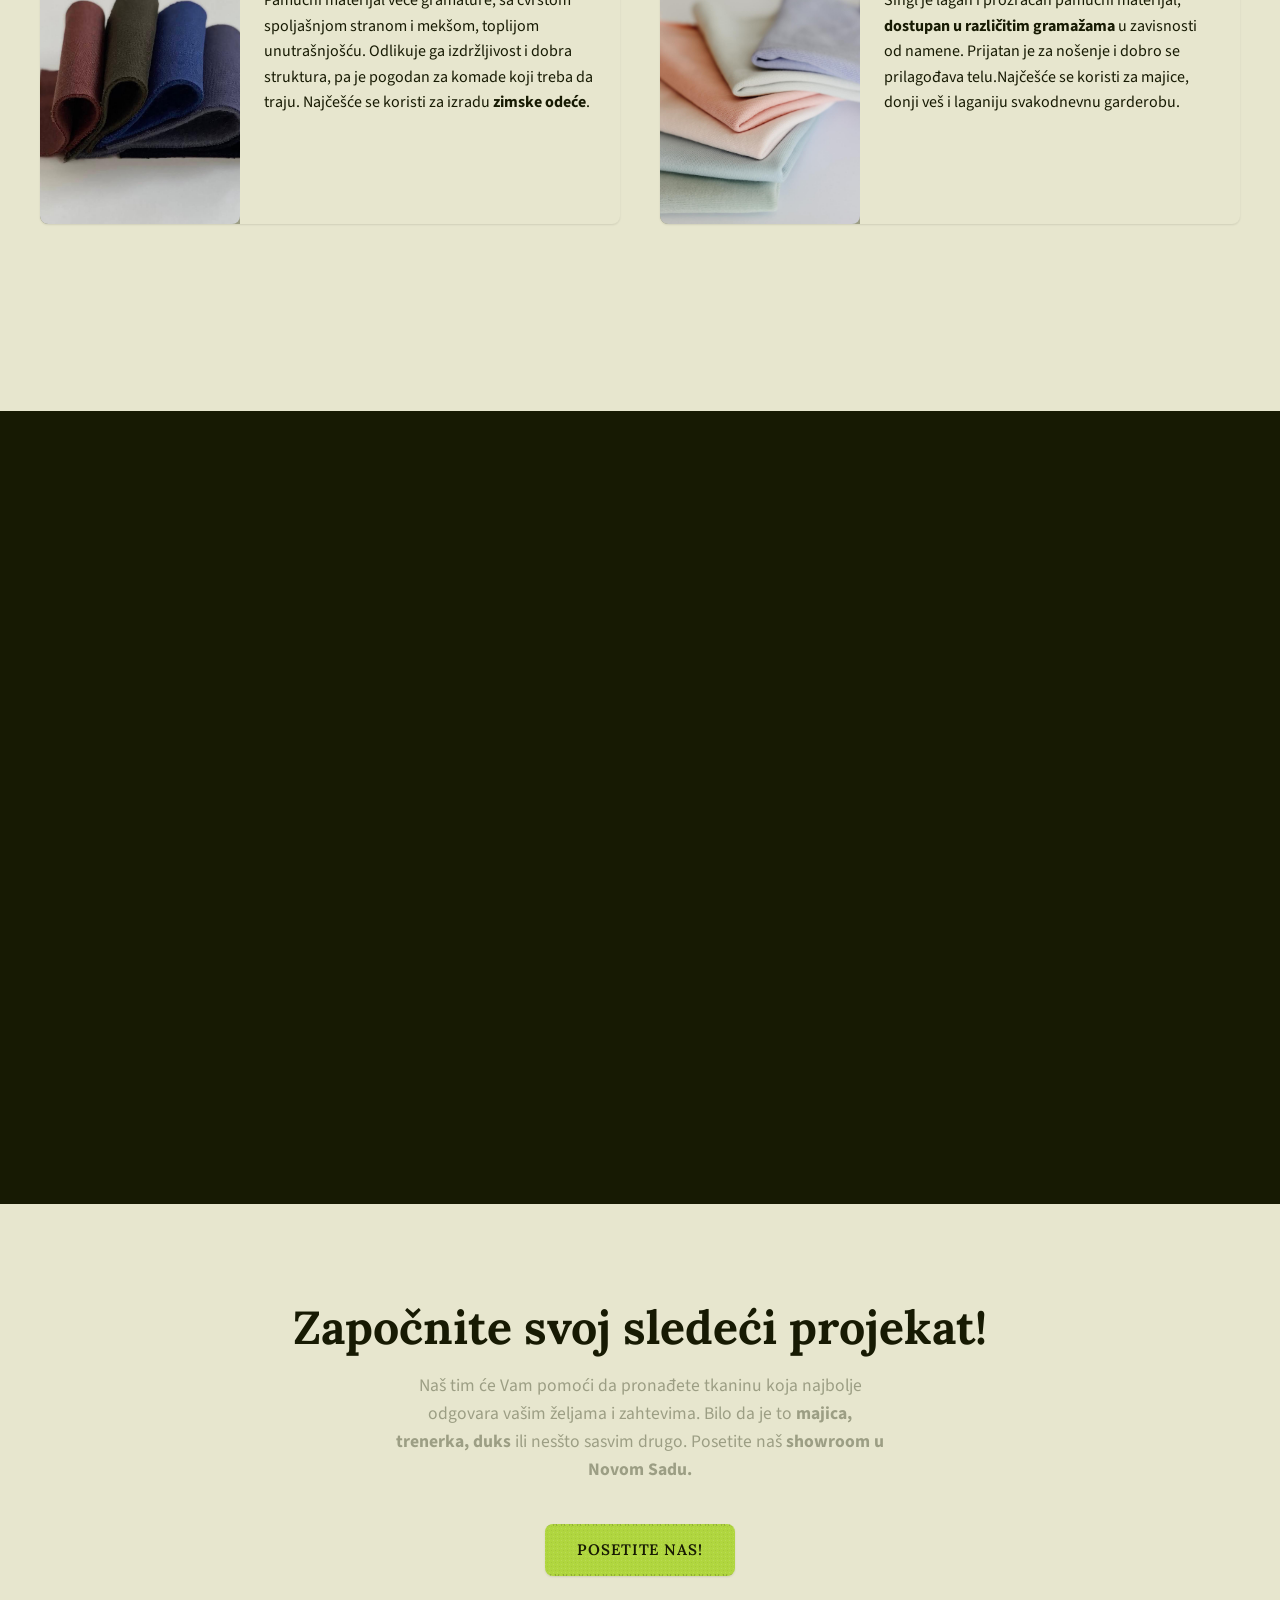
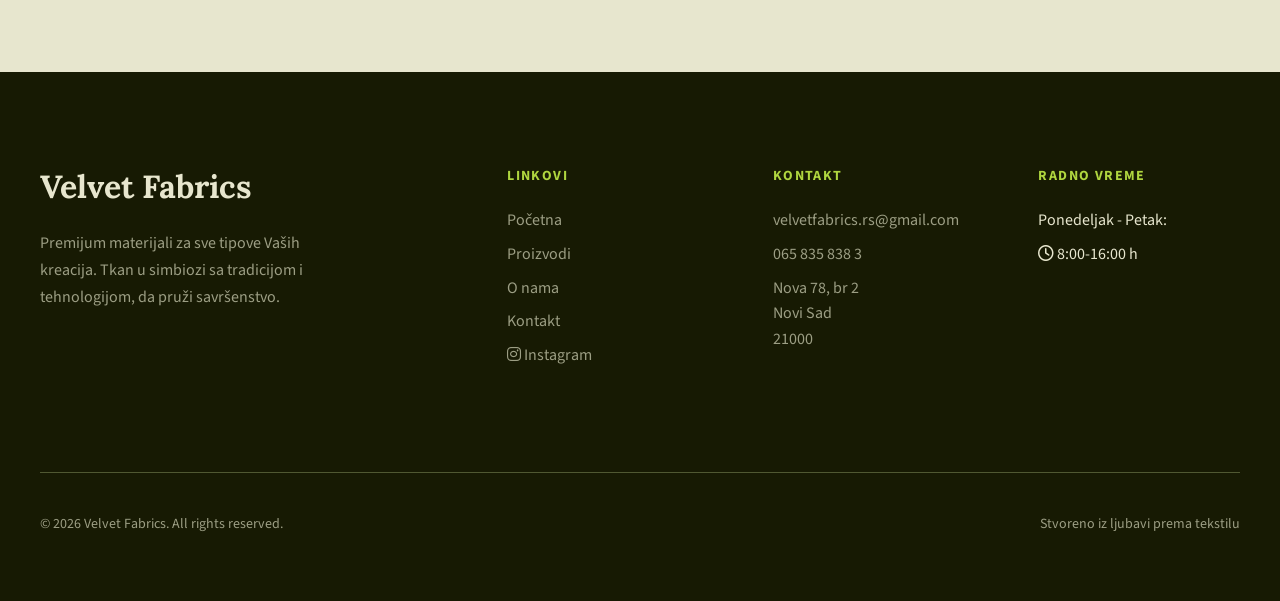
==== commit 41d120ed: "Add files via upload" ====
--- a/index.html
+++ b/index.html
@@ -28,7 +28,7 @@
   <!-- Fonts -->
   <link rel="preconnect" href="https://fonts.googleapis.com">
   <link rel="preconnect" href="https://fonts.gstatic.com" crossorigin>
-  <link href="https://fonts.googleapis.com/css2?family=Bodoni+Moda:opsz,wght@6..96,400;6..96,500&family=Source+Sans+Pro:wght@400;600;700&display=swap" rel="stylesheet">
+  <link href="https://fonts.googleapis.com/css2?family=Bodoni+Moda:opsz,wght@6..96,400;6..96,500&family=Lora:ital,wght@0,400;0,500;0,600;1,400&family=Source+Sans+Pro:wght@400;600;700&display=swap" rel="stylesheet">
   
   <!-- Styles -->
   <link rel="stylesheet" href="assets/css/style.css">
@@ -132,7 +132,7 @@
       </div>
       <div class="hero-overlay"></div>
       <div class="hero-content">
-        <h1 class="hero-title">Iz ljubavi prema tekstilu</h1>
+        <h1 class="hero-title"><span class="typewriter" data-text="Iz ljubavi prema tekstilu."></span><span class="cursor"></span></h1>
         <p class="hero-subtitle">Pravo u vaše ruke</p>
         <a href="#featured-products" class="btn btn-textile hero-cta">Istražite kolekciju</a>
       </div>
--- a/assets/css/style.css
+++ b/assets/css/style.css
@@ -26,7 +26,8 @@
   --bg-dark: var(--carbon-black);
   
   /* Typography */
-  --font-display: 'Bodoni Moda', Georgia, serif;
+  --font-display: 'Lora', Georgia, serif;
+  --font-logo: 'Bodoni Moda', Georgia, serif;
   --font-body: 'Source Sans Pro', system-ui, sans-serif;
   
   /* Spacing */
@@ -91,9 +92,12 @@
 
 h1, h2, h3, h4, h5, h6 {
   font-family: var(--font-display);
-  font-weight: 400;
   line-height: 1.2;
   color: var(--black);
+}
+
+@media (max-width: 768px) {
+  
 }
 
 h1 { font-size: clamp(2.5rem, 5vw + 1rem, 4.5rem); }
@@ -176,7 +180,7 @@
 }
 
 .logo {
-  font-family: var(--font-display);
+  font-family: var(--font-logo);
   font-size: 1.75rem;
   color: var(--black);
   font-weight: 400;
@@ -602,15 +606,14 @@
 }
 
 .hero-title {
-  font-size: clamp(3rem, 6vw + 1rem, 6rem);
+  font-size: clamp(2.5rem, 5vw + 1rem, 4.5rem);
   color: var(--beige);
   margin-bottom: var(--space-md);
   opacity: 0;
   transform: translateY(30px);
   animation: fadeInUp 1s ease forwards;
   animation-delay: 0.3s;
-  text-shadow: 0 2px 20px rgba(0,0,0,0.3);
-  font-weight: 500;
+  letter-spacing: 0.02em;
 }
 
 .hero-subtitle {
@@ -645,6 +648,10 @@
 
 .section {
   padding: var(--space-2xl) var(--space-lg);
+}
+
+.section-reduce-bottom {
+  padding-bottom: var(--space-lg);
 }
 
 .section-dark {
@@ -1584,7 +1591,7 @@
   left: 0;
   width: 100%;
   height: 4px;
-  background: 
+  background:
     radial-gradient(ellipse 3px 1.5px at center, var(--beige) 0%, transparent 100%),
     radial-gradient(ellipse 3px 1.5px at center, var(--beige) 0%, transparent 100%);
   background-size: 16px 4px;
@@ -1592,6 +1599,33 @@
   background-repeat: repeat-x;
 }
 
+/* ============================================
+   TYPEWRITER ANIMATION
+   ============================================ */
+
+.typewriter {
+  display: inline;
+}
+
+.cursor {
+  display: inline-block;
+  width: 0.1em;
+  height: 1em;
+  background-color: var(--beige);
+  margin-left: 2px;
+  animation: blink 0.7s infinite;
+  vertical-align: text-bottom;
+}
+
+@keyframes blink {
+  0%, 50% { opacity: 1; }
+  51%, 100% { opacity: 0; }
+}
+
+.cursor.hidden {
+  display: none;
+}
+
 .notice-stitch::before {
   top: 6px;
 }
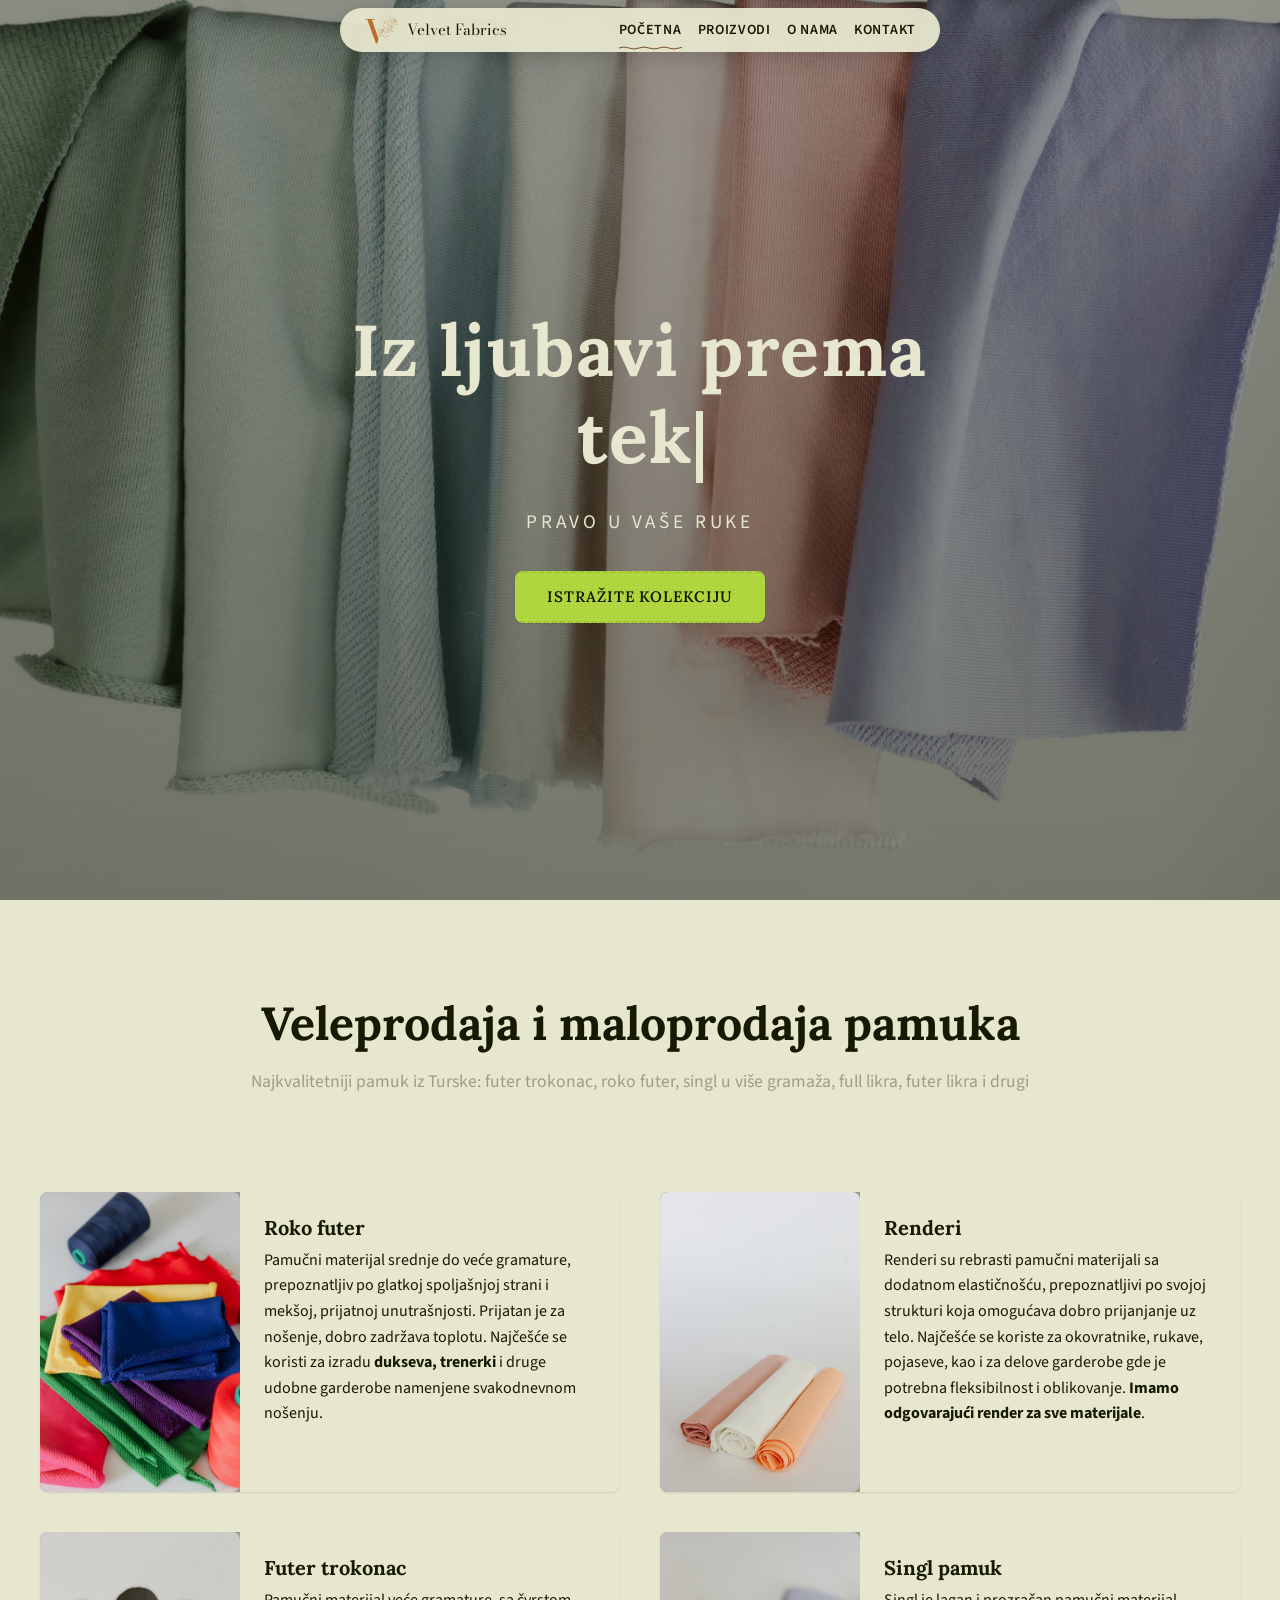
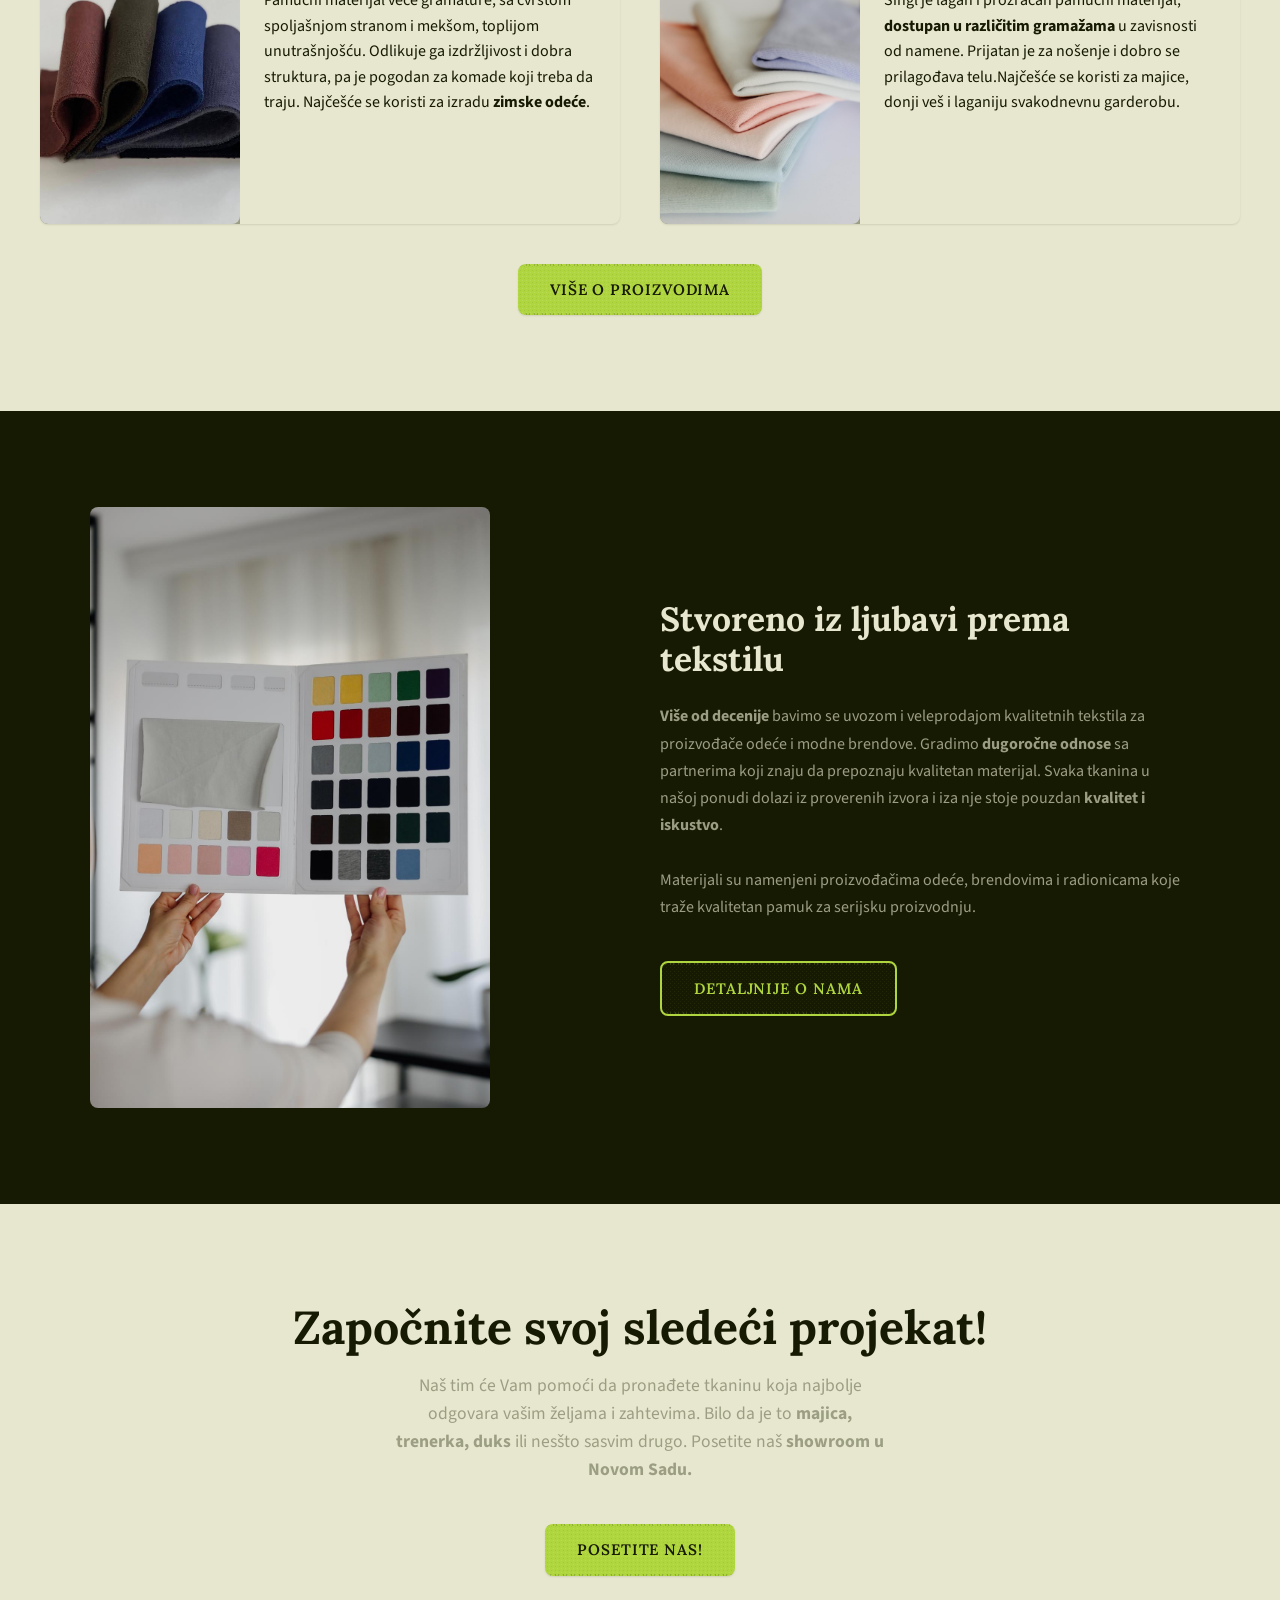
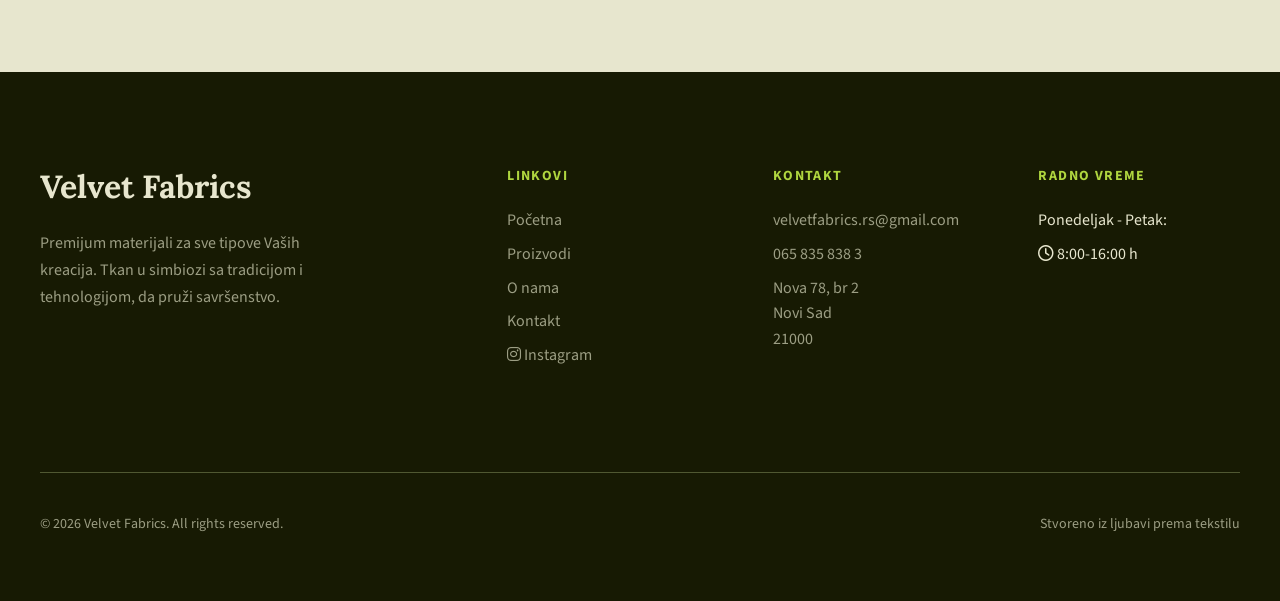
==== commit 9e05615e: "Add files via upload" ====
--- a/index.html
+++ b/index.html
@@ -133,7 +133,7 @@
       <div class="hero-overlay"></div>
       <div class="hero-content">
         <h1 class="hero-title"><span class="typewriter" data-text="Iz ljubavi prema tekstilu."></span><span class="cursor"></span></h1>
-        <p class="hero-subtitle">Pravo u vaše ruke</p>
+        <p class="hero-subtitle"><span class="subtitle-animate"><span class="highlight-marker">Pravo u vaše ruke</span></span></p>
         <a href="#featured-products" class="btn btn-textile hero-cta">Istražite kolekciju</a>
       </div>
     </section>
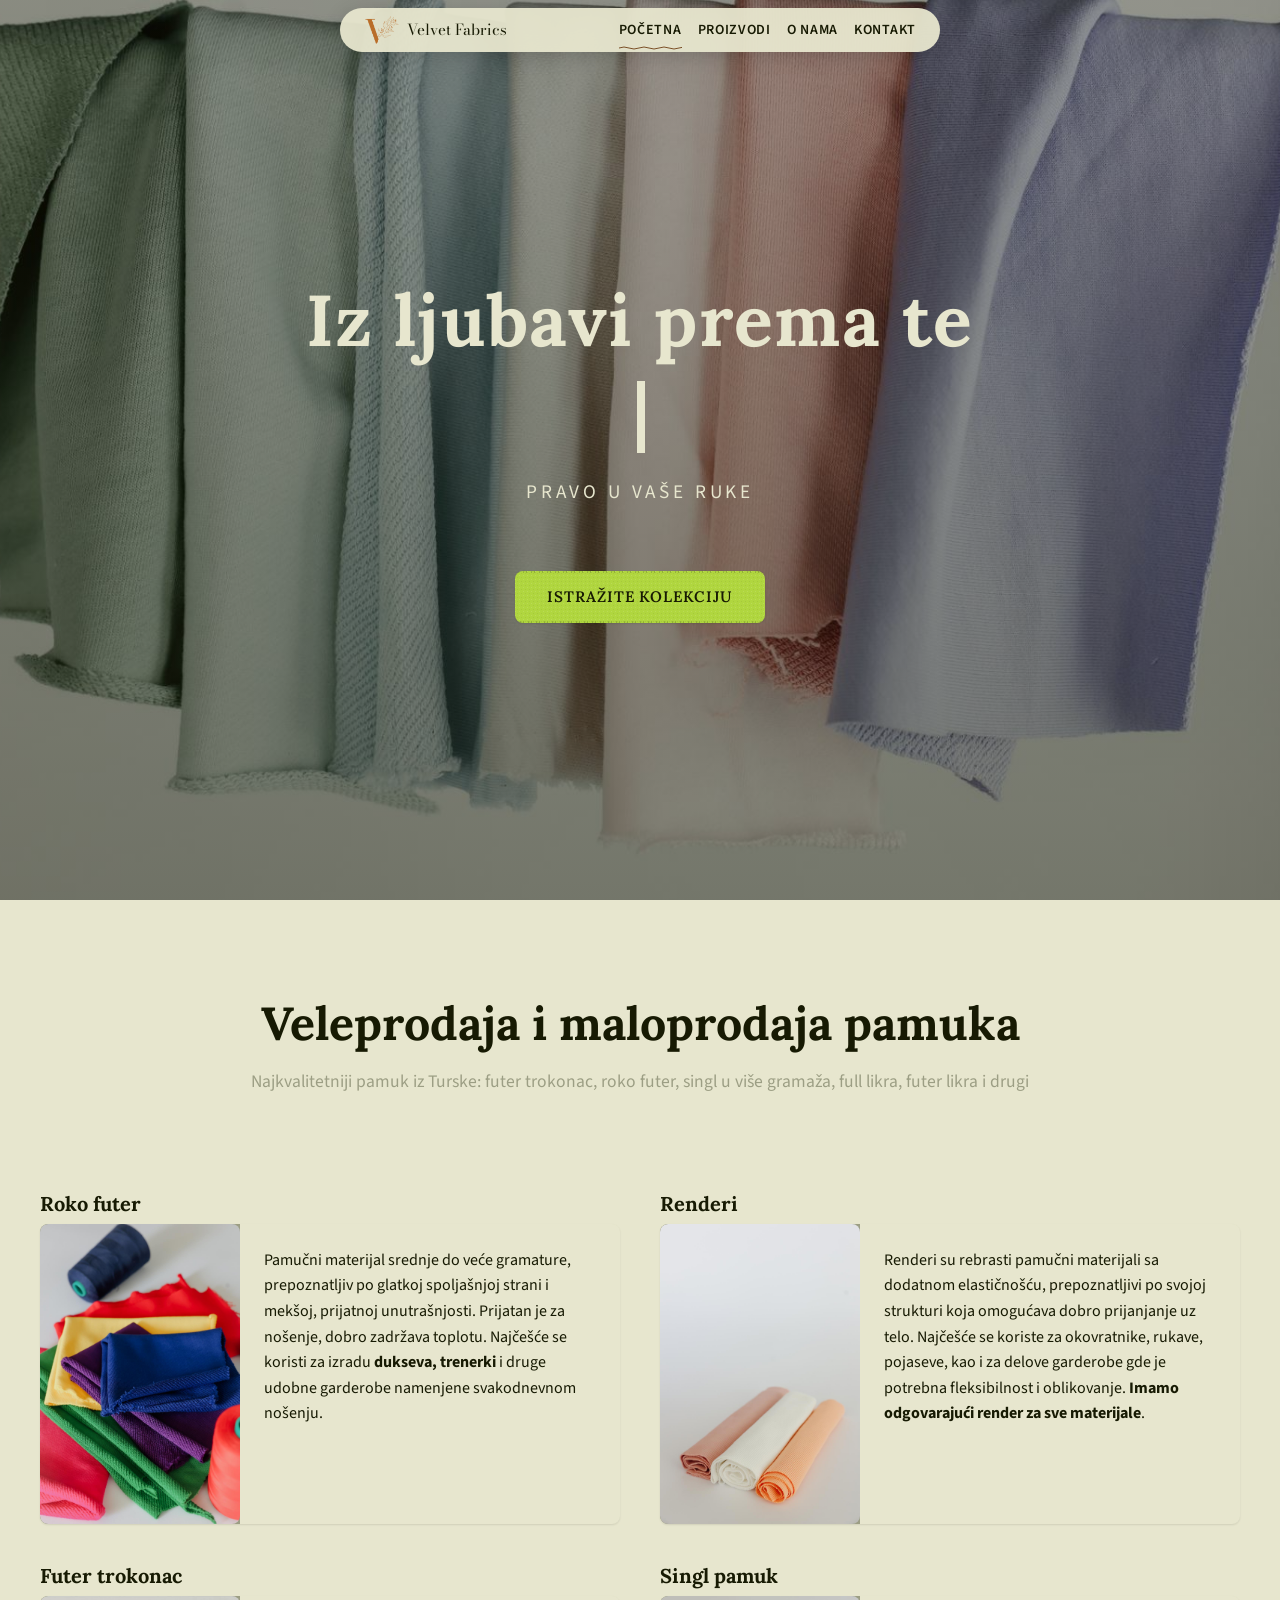
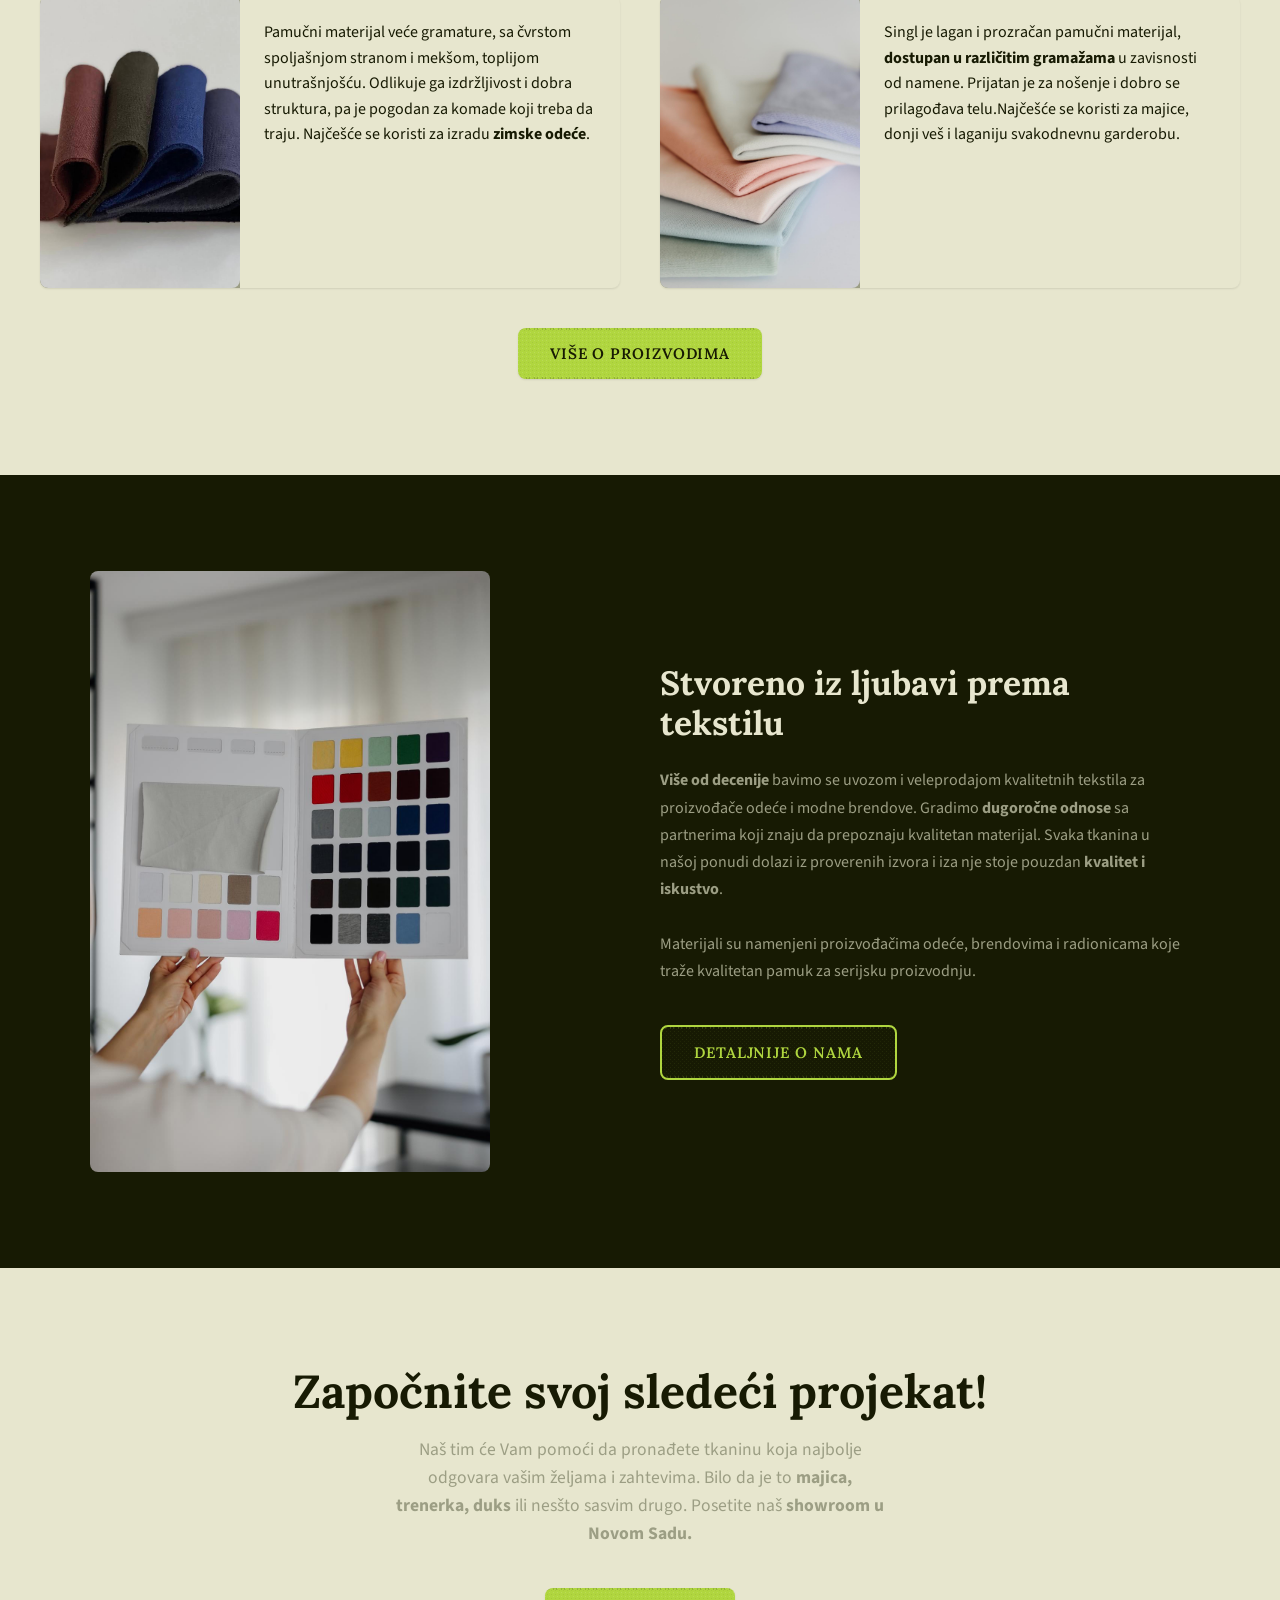
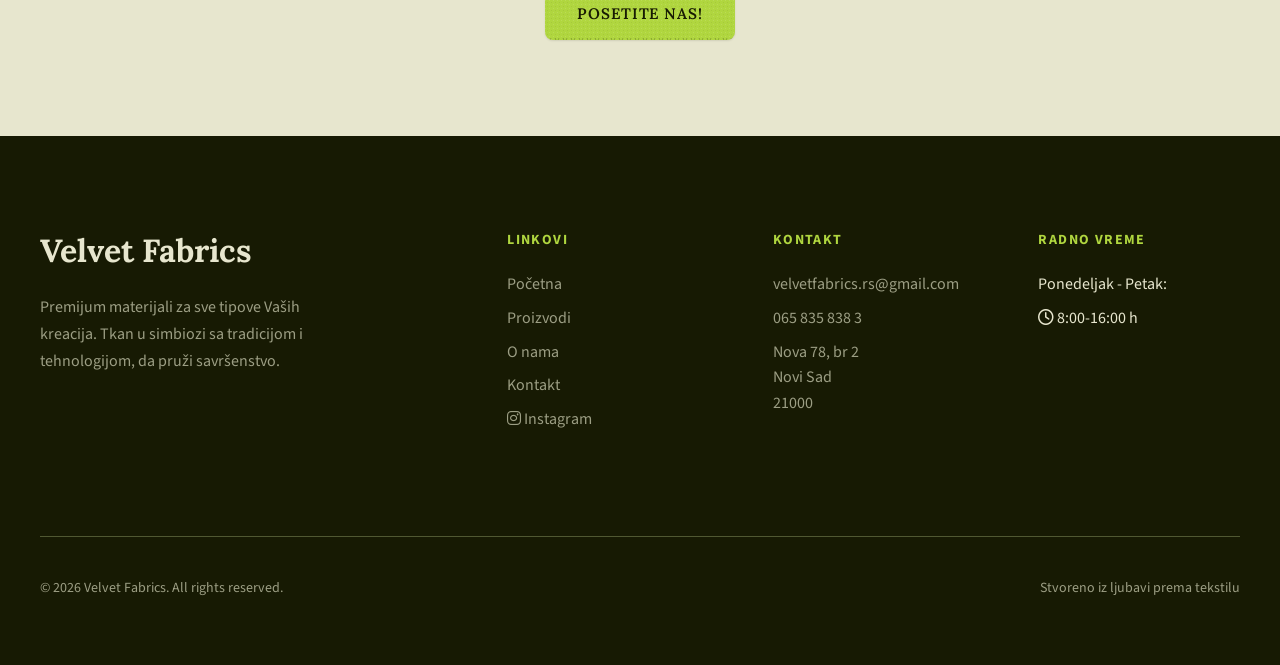
==== commit da4e554e: "Add files via upload" ====
--- a/index.html
+++ b/index.html
@@ -147,45 +147,53 @@
         </div>
         
         <div class="product-grid">
-          <article class="product-card animate-on-scroll">
-            <div class="product-image">
-              <img src="assets/img/slika1.jpg" alt="Roko futer" loading="lazy">
-            </div>
-            <div class="product-info">
-              <h3 class="product-name">Roko futer</h3>
-              <p class="product-description">Pamučni materijal srednje do veće gramature, prepoznatljiv po glatkoj spoljašnjoj strani i mekšoj, prijatnoj unutrašnjosti. Prijatan je za nošenje, dobro zadržava toplotu. Najčešće se koristi za izradu<strong> dukseva, trenerki</strong> i druge udobne garderobe namenjene svakodnevnom nošenju.</p>
-            </div>
-          </article>
+          <div class="product-card-wrapper animate-on-scroll">
+            <h3 class="product-name">Roko futer</h3>
+            <article class="product-card">
+              <div class="product-image">
+                <img src="assets/img/slika1.jpg" alt="Roko futer" loading="lazy">
+              </div>
+              <div class="product-info">
+                <p class="product-description">Pamučni materijal srednje do veće gramature, prepoznatljiv po glatkoj spoljašnjoj strani i mekšoj, prijatnoj unutrašnjosti. Prijatan je za nošenje, dobro zadržava toplotu. Najčešće se koristi za izradu<strong> dukseva, trenerki</strong> i druge udobne garderobe namenjene svakodnevnom nošenju.</p>
+              </div>
+            </article>
+          </div>
           
-          <article class="product-card animate-on-scroll">
-            <div class="product-image">
-              <img src="assets/img/renderi.jpg" alt="Renderi u svim bojama" loading="lazy">
-            </div>
-            <div class="product-info">
-              <h3 class="product-name">Renderi</h3>
-              <p class="product-description">Renderi su rebrasti pamučni materijali sa dodatnom elastičnošću, prepoznatljivi po svojoj strukturi koja omogućava dobro prijanjanje uz telo. Najčešće se koriste za okovratnike, rukave, pojaseve, kao i za delove garderobe gde je potrebna fleksibilnost i oblikovanje. <strong>Imamo odgovarajući render za sve materijale</strong>.</p>
-            </div>
-          </article>
+          <div class="product-card-wrapper animate-on-scroll">
+            <h3 class="product-name">Renderi</h3>
+            <article class="product-card">
+              <div class="product-image">
+                <img src="assets/img/renderi.jpg" alt="Renderi u svim bojama" loading="lazy">
+              </div>
+              <div class="product-info">
+                <p class="product-description">Renderi su rebrasti pamučni materijali sa dodatnom elastičnošću, prepoznatljivi po svojoj strukturi koja omogućava dobro prijanjanje uz telo. Najčešće se koriste za okovratnike, rukave, pojaseve, kao i za delove garderobe gde je potrebna fleksibilnost i oblikovanje. <strong>Imamo odgovarajući render za sve materijale</strong>.</p>
+              </div>
+            </article>
+          </div>
           
-          <article class="product-card animate-on-scroll">
-            <div class="product-image">
-              <img src="assets/img/futer-trokonac.jpg" alt="futer trokonac" loading="lazy">
-            </div>
-            <div class="product-info">
-              <h3 class="product-name">Futer trokonac</h3>
-              <p class="product-description">Pamučni materijal veće gramature, sa čvrstom spoljašnjom stranom i mekšom, toplijom unutrašnjošću. Odlikuje ga izdržljivost i dobra struktura, pa je pogodan za komade koji treba da traju. Najčešće se koristi za izradu <strong>zimske odeće</strong>.</p>
-            </div>
-          </article>
+          <div class="product-card-wrapper animate-on-scroll">
+            <h3 class="product-name">Futer trokonac</h3>
+            <article class="product-card">
+              <div class="product-image">
+                <img src="assets/img/futer-trokonac.jpg" alt="futer trokonac" loading="lazy">
+              </div>
+              <div class="product-info">
+                <p class="product-description">Pamučni materijal veće gramature, sa čvrstom spoljašnjom stranom i mekšom, toplijom unutrašnjošću. Odlikuje ga izdržljivost i dobra struktura, pa je pogodan za komade koji treba da traju. Najčešće se koristi za izradu <strong>zimske odeće</strong>.</p>
+              </div>
+            </article>
+          </div>
           
-          <article class="product-card animate-on-scroll">
-            <div class="product-image">
-              <img src="assets/img/singl-pamuk.jpg" alt="singl pamuk" loading="lazy">
-            </div>
-            <div class="product-info">
-              <h3 class="product-name">Singl pamuk</h3>
-              <p class="product-description">Singl je lagan i prozračan pamučni materijal, <strong>dostupan u različitim gramažama</strong> u zavisnosti od namene. Prijatan je za nošenje i dobro se prilagođava telu.Najčešće se koristi za majice, donji veš i laganiju svakodnevnu garderobu.</p>
-            </div>
-          </article>
+          <div class="product-card-wrapper animate-on-scroll">
+            <h3 class="product-name">Singl pamuk</h3>
+            <article class="product-card">
+              <div class="product-image">
+                <img src="assets/img/singl-pamuk.jpg" alt="singl pamuk" loading="lazy">
+              </div>
+              <div class="product-info">
+                <p class="product-description">Singl je lagan i prozračan pamučni materijal, <strong>dostupan u različitim gramažama</strong> u zavisnosti od namene. Prijatan je za nošenje i dobro se prilagođava telu.Najčešće se koristi za majice, donji veš i laganiju svakodnevnu garderobu.</p>
+              </div>
+            </article>
+          </div>
         </div>
         
         <div class="text-center mt-lg animate-on-scroll">
--- a/assets/css/style.css
+++ b/assets/css/style.css
@@ -88,6 +88,11 @@
   color: var(--text);
   background-color: var(--bg);
   overflow-x: hidden;
+  user-select: none;
+  -webkit-user-select: none;
+  -moz-user-select: none;
+  -ms-user-select: none;
+  cursor: url('../img/cursor/scissors.svg') 12 12, auto;
 }
 
 h1, h2, h3, h4, h5, h6 {
@@ -639,6 +644,7 @@
 @keyframes fadeInUp {
   to {
     opacity: 1;
+    transform: translateY(0);
   }
 }
 
@@ -689,6 +695,32 @@
   line-height: 1.6;
 }
 
+.section-subtitle-list {
+  display: inline-block;
+  text-align: left;
+  list-style: none;
+  padding: 0;
+  margin: 0;
+  color: var(--dry-sage-2);
+  font-size: 1.1rem;
+  line-height: 1.6;
+}
+
+.section-subtitle-list li {
+  padding-left: 1.25rem;
+  position: relative;
+  margin-bottom: 0.35rem;
+}
+
+.section-subtitle-list li::before {
+  content: "•";
+  position: absolute;
+  left: 0;
+  color: var(--olive-leaf);
+  font-size: 1rem;
+  line-height: inherit;
+}
+
 .section-link {
   color: var(--olive-leaf);
   text-decoration: none;
@@ -714,6 +746,11 @@
   display: grid;
   grid-template-columns: repeat(2, 1fr);
   gap: var(--space-lg);
+}
+
+.product-card-wrapper {
+  display: flex;
+  flex-direction: column;
 }
 
 .product-card {
@@ -724,12 +761,13 @@
   transition: transform var(--transition-base), box-shadow var(--transition-base);
   display: flex;
   flex-direction: row;
-}
-
-.product-card:hover {
+  flex: 1;
+}
+
+/* .product-card:hover {
   transform: translateY(-8px);
   box-shadow: var(--shadow-lg);
-}
+} */
 
 .product-image {
   position: relative;
@@ -746,9 +784,9 @@
   transition: transform var(--transition-slow);
 }
 
-.product-card:hover .product-image img {
+/* .product-card:hover .product-image img {
   transform: scale(1.05);
-}
+} */
 
 .product-info {
   padding: var(--space-md);
@@ -1040,6 +1078,12 @@
   padding: var(--space-xl);
   border-radius: 12px;
   margin-bottom: var(--space-xl);
+}
+
+@media (max-width: 768px) {
+  .materials-info {
+    padding: var(--space-md);
+  }
 }
 
 .materials-title {
@@ -1333,14 +1377,14 @@
 }
 
 /* Staggered animation for grid items */
-.product-card.animate-on-scroll:nth-child(1) { transition-delay: 0s; }
-.product-card.animate-on-scroll:nth-child(2) { transition-delay: 0.1s; }
-.product-card.animate-on-scroll:nth-child(3) { transition-delay: 0.2s; }
-.product-card.animate-on-scroll:nth-child(4) { transition-delay: 0.3s; }
-.product-card.animate-on-scroll:nth-child(5) { transition-delay: 0.4s; }
-.product-card.animate-on-scroll:nth-child(6) { transition-delay: 0.5s; }
-.product-card.animate-on-scroll:nth-child(7) { transition-delay: 0.6s; }
-.product-card.animate-on-scroll:nth-child(8) { transition-delay: 0.7s; }
+.product-card-wrapper.animate-on-scroll:nth-child(1) { transition-delay: 0s; }
+.product-card-wrapper.animate-on-scroll:nth-child(2) { transition-delay: 0.1s; }
+.product-card-wrapper.animate-on-scroll:nth-child(3) { transition-delay: 0.2s; }
+.product-card-wrapper.animate-on-scroll:nth-child(4) { transition-delay: 0.3s; }
+.product-card-wrapper.animate-on-scroll:nth-child(5) { transition-delay: 0.4s; }
+.product-card-wrapper.animate-on-scroll:nth-child(6) { transition-delay: 0.5s; }
+.product-card-wrapper.animate-on-scroll:nth-child(7) { transition-delay: 0.6s; }
+.product-card-wrapper.animate-on-scroll:nth-child(8) { transition-delay: 0.7s; }
 
 /* ============================================
    PAGE TRANSITIONS
@@ -1433,12 +1477,22 @@
   }
   
   .hero-content {
-    padding: var(--space-lg);
+    padding: var(--space-lg) var(--space-sm);
   }
   
   .product-grid {
-    grid-template-columns: repeat(2, 1fr);
+    grid-template-columns: 1fr;
     gap: var(--space-sm);
+  }
+
+  .product-card {
+    flex-direction: row;
+  }
+
+  .product-image {
+    width: 38%;
+    min-width: 120px;
+    aspect-ratio: 1 / 1;
   }
   
   .product-info {
@@ -1510,8 +1564,13 @@
   h1 { font-size: 2.5rem; }
   h2 { font-size: 2rem; }
   
-  .btn {
-    width: 100%;
+  .hero-content {
+    padding: var(--space-md) var(--space-xs);
+  }
+  
+  .hero-subtitle {
+    margin-bottom: 2.5rem;
+    letter-spacing: 0.1em;
   }
 }
 
@@ -1626,6 +1685,51 @@
   display: none;
 }
 
+/* ============================================
+   SUBTITLE HIGHLIGHT ANIMATION
+   ============================================ */
+
+.subtitle-animate {
+  display: inline-block;
+  transform: scale(1);
+  transition: transform 0.5s ease;
+}
+
+.subtitle-animate.active {
+  transform: scale(1.2);
+}
+
+.highlight-marker {
+  position: relative;
+  z-index: 1;
+}
+
+.highlight-marker::after {
+  content: '';
+  position: absolute;
+  bottom: 0;
+  left: 0;
+  width: 0;
+  height: 0.4em;
+  background-color: var(--yellow-green);
+  opacity: 0.3;
+  z-index: -1;
+  transform: skewX(-15deg);
+}
+
+.subtitle-animate.active .highlight-marker::after {
+  animation: drawHighlight 0.8s ease forwards;
+}
+
+@keyframes drawHighlight {
+  0% {
+    width: 0;
+  }
+  100% {
+    width: 100%;
+  }
+}
+
 .notice-stitch::before {
   top: 6px;
 }
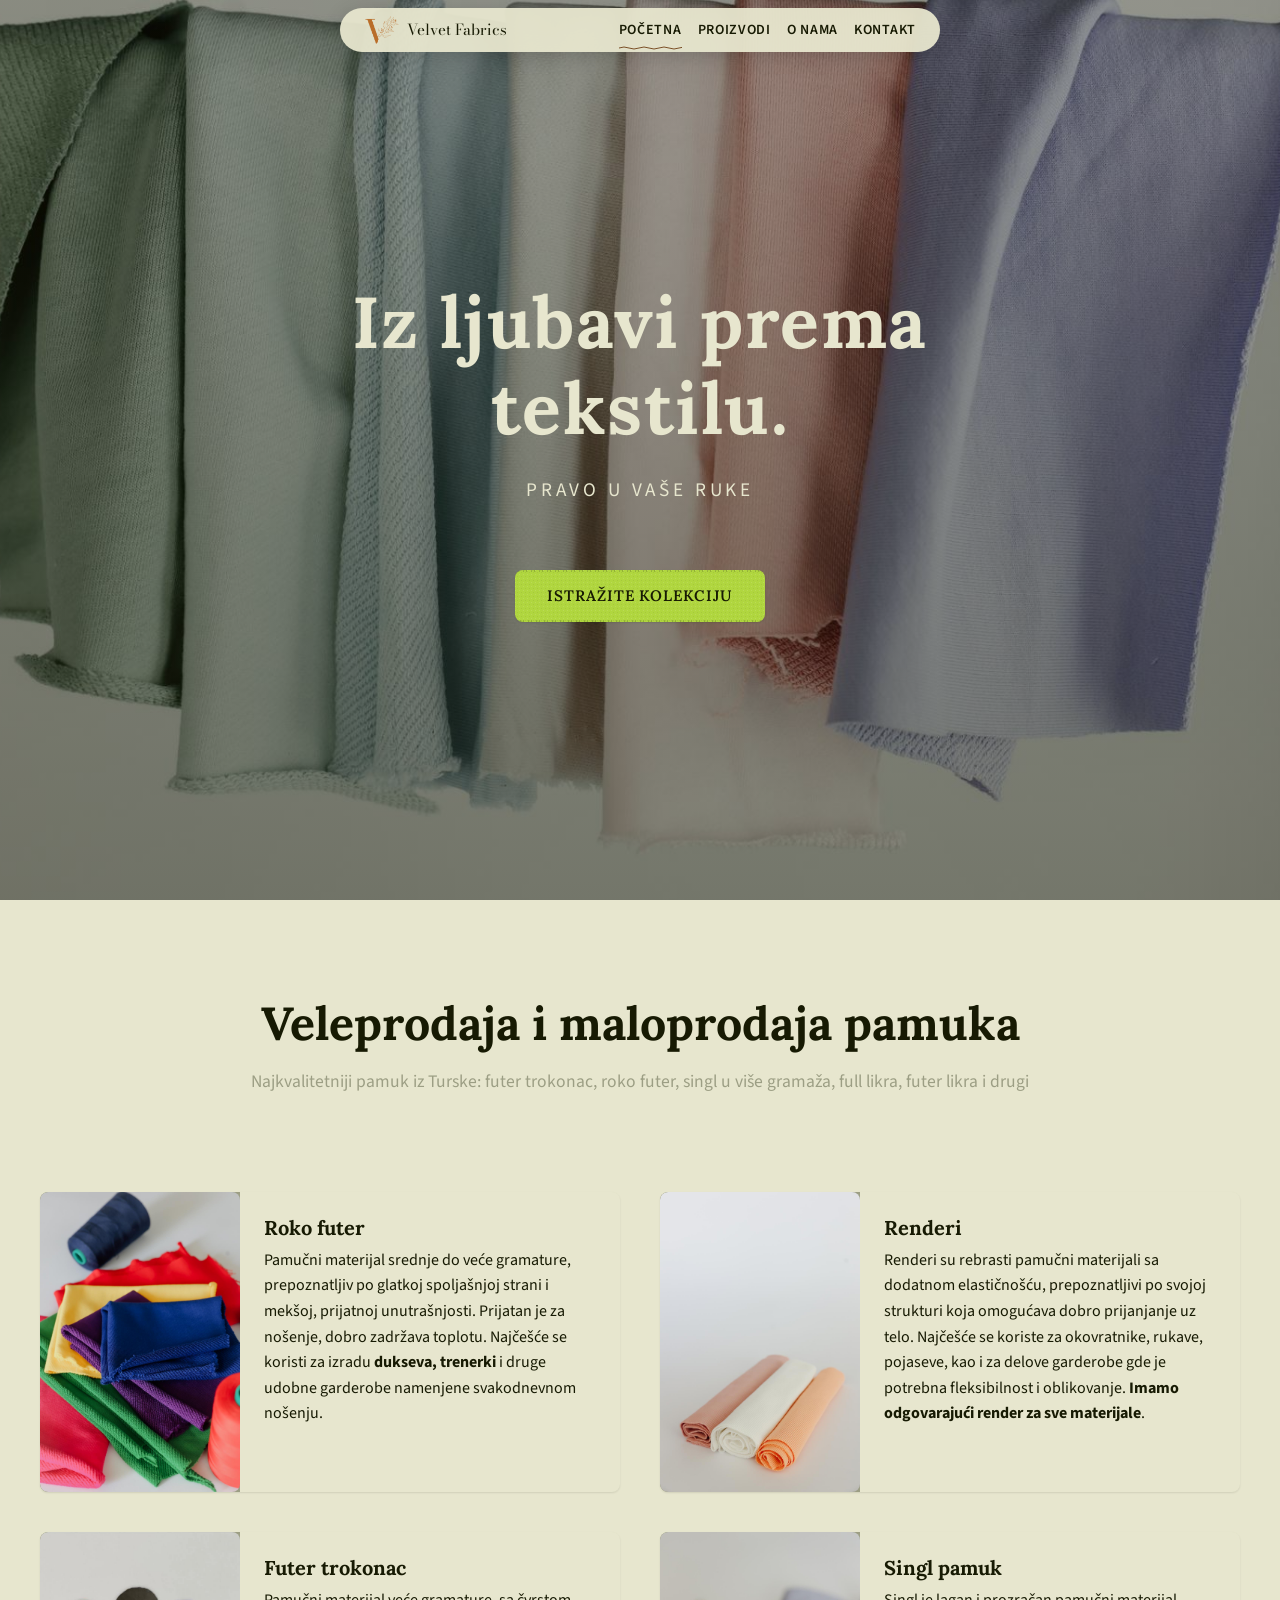
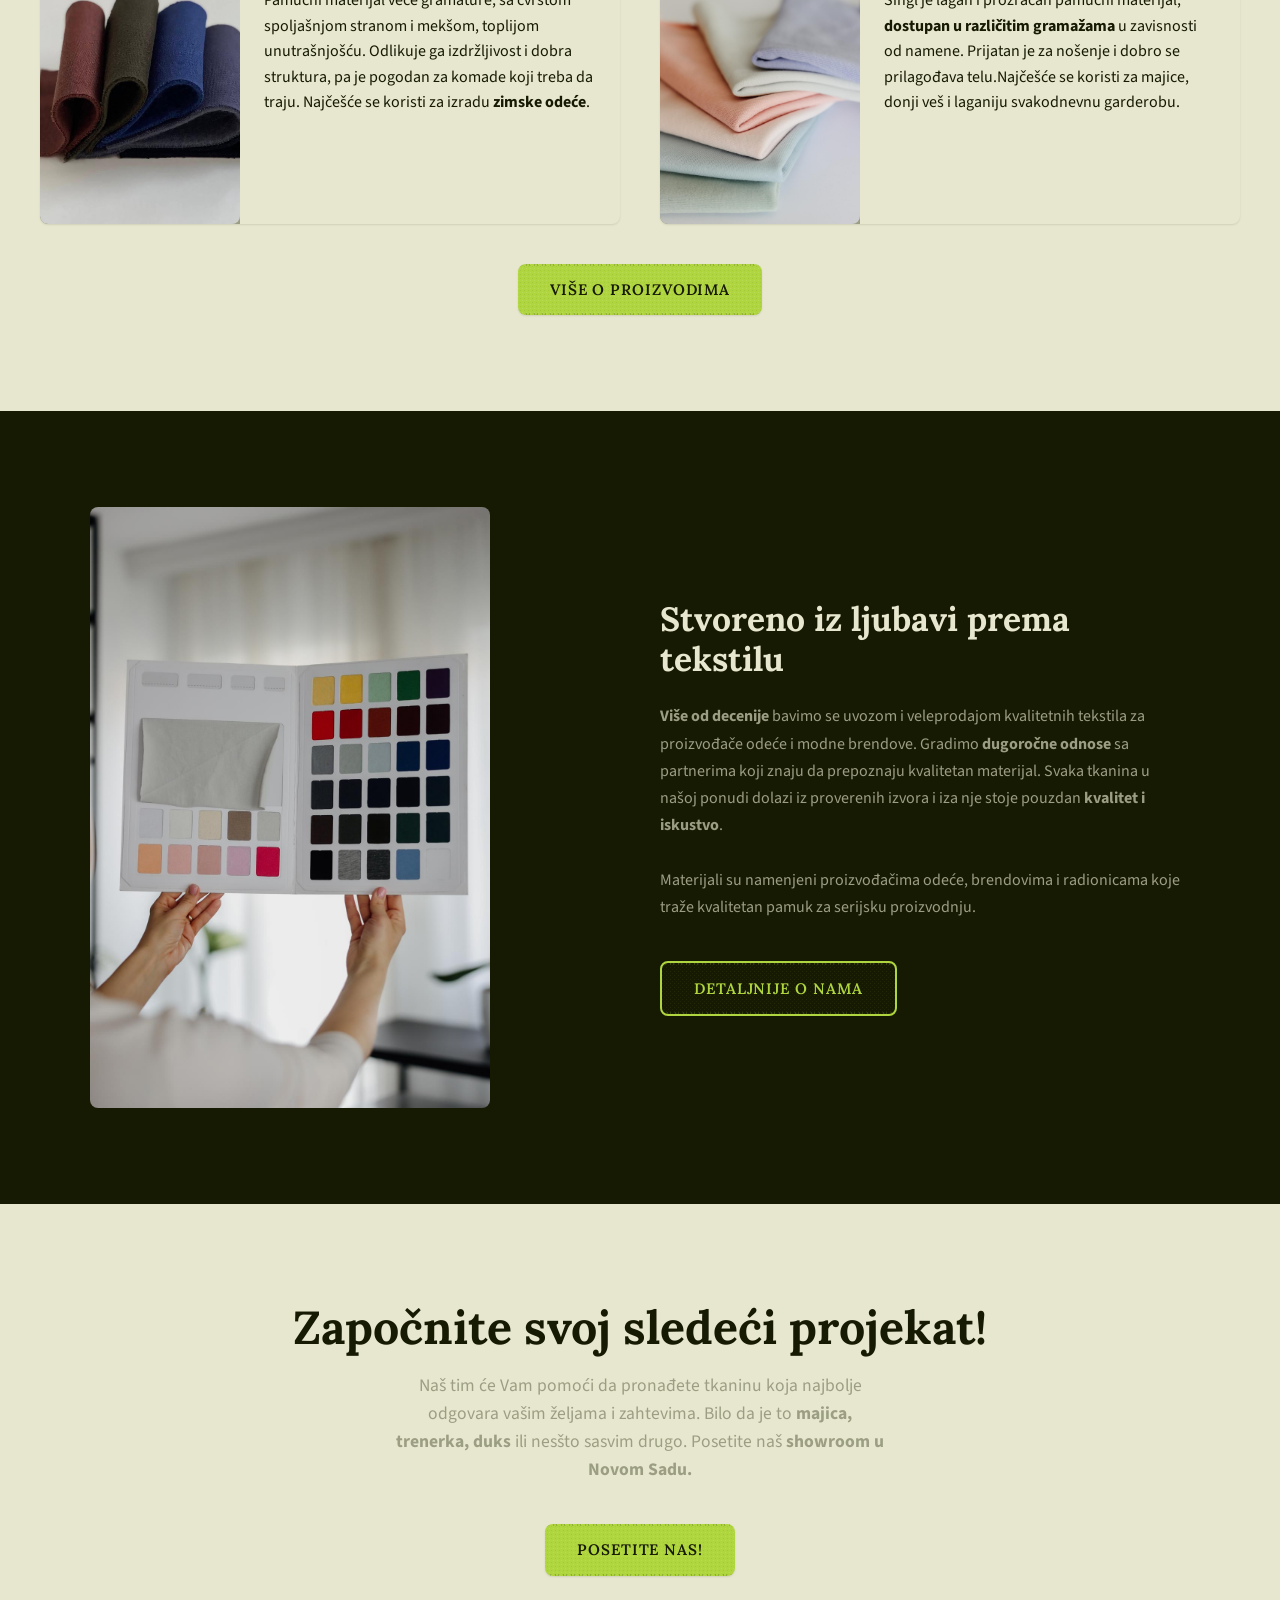
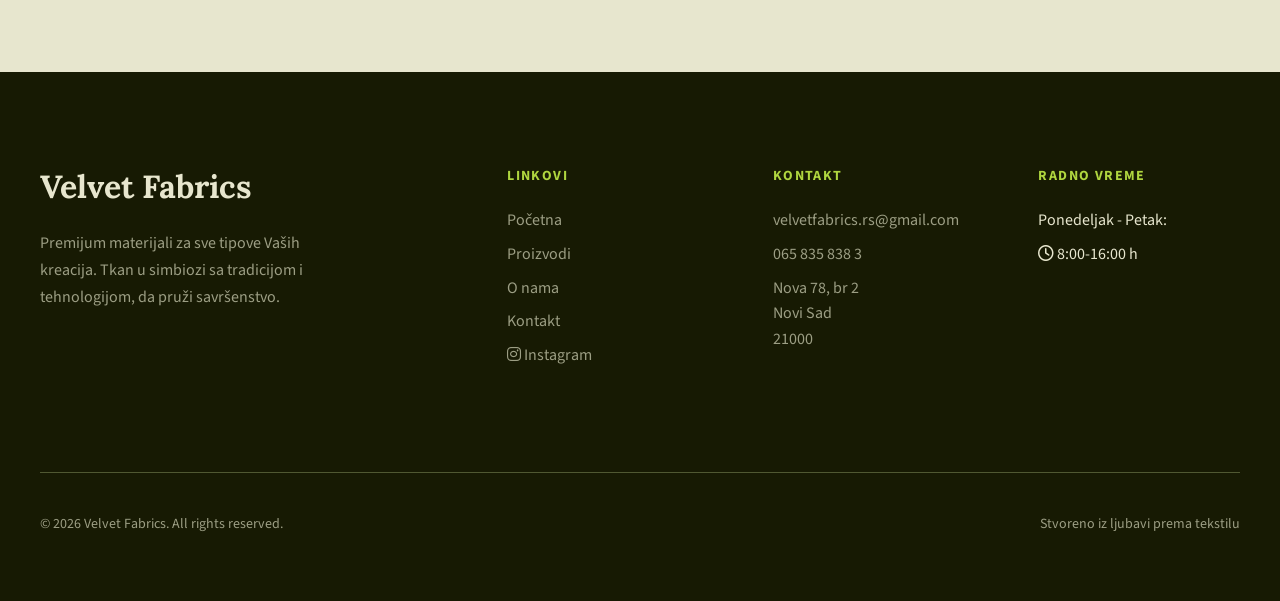
==== commit ed571d9a: "Add files via upload" ====
--- a/index.html
+++ b/index.html
@@ -147,53 +147,45 @@
         </div>
         
         <div class="product-grid">
-          <div class="product-card-wrapper animate-on-scroll">
-            <h3 class="product-name">Roko futer</h3>
-            <article class="product-card">
-              <div class="product-image">
-                <img src="assets/img/slika1.jpg" alt="Roko futer" loading="lazy">
-              </div>
-              <div class="product-info">
-                <p class="product-description">Pamučni materijal srednje do veće gramature, prepoznatljiv po glatkoj spoljašnjoj strani i mekšoj, prijatnoj unutrašnjosti. Prijatan je za nošenje, dobro zadržava toplotu. Najčešće se koristi za izradu<strong> dukseva, trenerki</strong> i druge udobne garderobe namenjene svakodnevnom nošenju.</p>
-              </div>
-            </article>
-          </div>
+          <article class="product-card animate-on-scroll">
+            <div class="product-image">
+              <img src="assets/img/slika1.jpg" alt="Roko futer" loading="lazy">
+            </div>
+            <div class="product-info">
+              <h3 class="product-name">Roko futer</h3>
+              <p class="product-description">Pamučni materijal srednje do veće gramature, prepoznatljiv po glatkoj spoljašnjoj strani i mekšoj, prijatnoj unutrašnjosti. Prijatan je za nošenje, dobro zadržava toplotu. Najčešće se koristi za izradu<strong> dukseva, trenerki</strong> i druge udobne garderobe namenjene svakodnevnom nošenju.</p>
+            </div>
+          </article>
           
-          <div class="product-card-wrapper animate-on-scroll">
-            <h3 class="product-name">Renderi</h3>
-            <article class="product-card">
-              <div class="product-image">
-                <img src="assets/img/renderi.jpg" alt="Renderi u svim bojama" loading="lazy">
-              </div>
-              <div class="product-info">
-                <p class="product-description">Renderi su rebrasti pamučni materijali sa dodatnom elastičnošću, prepoznatljivi po svojoj strukturi koja omogućava dobro prijanjanje uz telo. Najčešće se koriste za okovratnike, rukave, pojaseve, kao i za delove garderobe gde je potrebna fleksibilnost i oblikovanje. <strong>Imamo odgovarajući render za sve materijale</strong>.</p>
-              </div>
-            </article>
-          </div>
+          <article class="product-card animate-on-scroll">
+            <div class="product-image">
+              <img src="assets/img/renderi.jpg" alt="Renderi u svim bojama" loading="lazy">
+            </div>
+            <div class="product-info">
+              <h3 class="product-name">Renderi</h3>
+              <p class="product-description">Renderi su rebrasti pamučni materijali sa dodatnom elastičnošću, prepoznatljivi po svojoj strukturi koja omogućava dobro prijanjanje uz telo. Najčešće se koriste za okovratnike, rukave, pojaseve, kao i za delove garderobe gde je potrebna fleksibilnost i oblikovanje. <strong>Imamo odgovarajući render za sve materijale</strong>.</p>
+            </div>
+          </article>
           
-          <div class="product-card-wrapper animate-on-scroll">
-            <h3 class="product-name">Futer trokonac</h3>
-            <article class="product-card">
-              <div class="product-image">
-                <img src="assets/img/futer-trokonac.jpg" alt="futer trokonac" loading="lazy">
-              </div>
-              <div class="product-info">
-                <p class="product-description">Pamučni materijal veće gramature, sa čvrstom spoljašnjom stranom i mekšom, toplijom unutrašnjošću. Odlikuje ga izdržljivost i dobra struktura, pa je pogodan za komade koji treba da traju. Najčešće se koristi za izradu <strong>zimske odeće</strong>.</p>
-              </div>
-            </article>
-          </div>
+          <article class="product-card animate-on-scroll">
+            <div class="product-image">
+              <img src="assets/img/futer-trokonac.jpg" alt="futer trokonac" loading="lazy">
+            </div>
+            <div class="product-info">
+              <h3 class="product-name">Futer trokonac</h3>
+              <p class="product-description">Pamučni materijal veće gramature, sa čvrstom spoljašnjom stranom i mekšom, toplijom unutrašnjošću. Odlikuje ga izdržljivost i dobra struktura, pa je pogodan za komade koji treba da traju. Najčešće se koristi za izradu <strong>zimske odeće</strong>.</p>
+            </div>
+          </article>
           
-          <div class="product-card-wrapper animate-on-scroll">
-            <h3 class="product-name">Singl pamuk</h3>
-            <article class="product-card">
-              <div class="product-image">
-                <img src="assets/img/singl-pamuk.jpg" alt="singl pamuk" loading="lazy">
-              </div>
-              <div class="product-info">
-                <p class="product-description">Singl je lagan i prozračan pamučni materijal, <strong>dostupan u različitim gramažama</strong> u zavisnosti od namene. Prijatan je za nošenje i dobro se prilagođava telu.Najčešće se koristi za majice, donji veš i laganiju svakodnevnu garderobu.</p>
-              </div>
-            </article>
-          </div>
+          <article class="product-card animate-on-scroll">
+            <div class="product-image">
+              <img src="assets/img/singl-pamuk.jpg" alt="singl pamuk" loading="lazy">
+            </div>
+            <div class="product-info">
+              <h3 class="product-name">Singl pamuk</h3>
+              <p class="product-description">Singl je lagan i prozračan pamučni materijal, <strong>dostupan u različitim gramažama</strong> u zavisnosti od namene. Prijatan je za nošenje i dobro se prilagođava telu.Najčešće se koristi za majice, donji veš i laganiju svakodnevnu garderobu.</p>
+            </div>
+          </article>
         </div>
         
         <div class="text-center mt-lg animate-on-scroll">
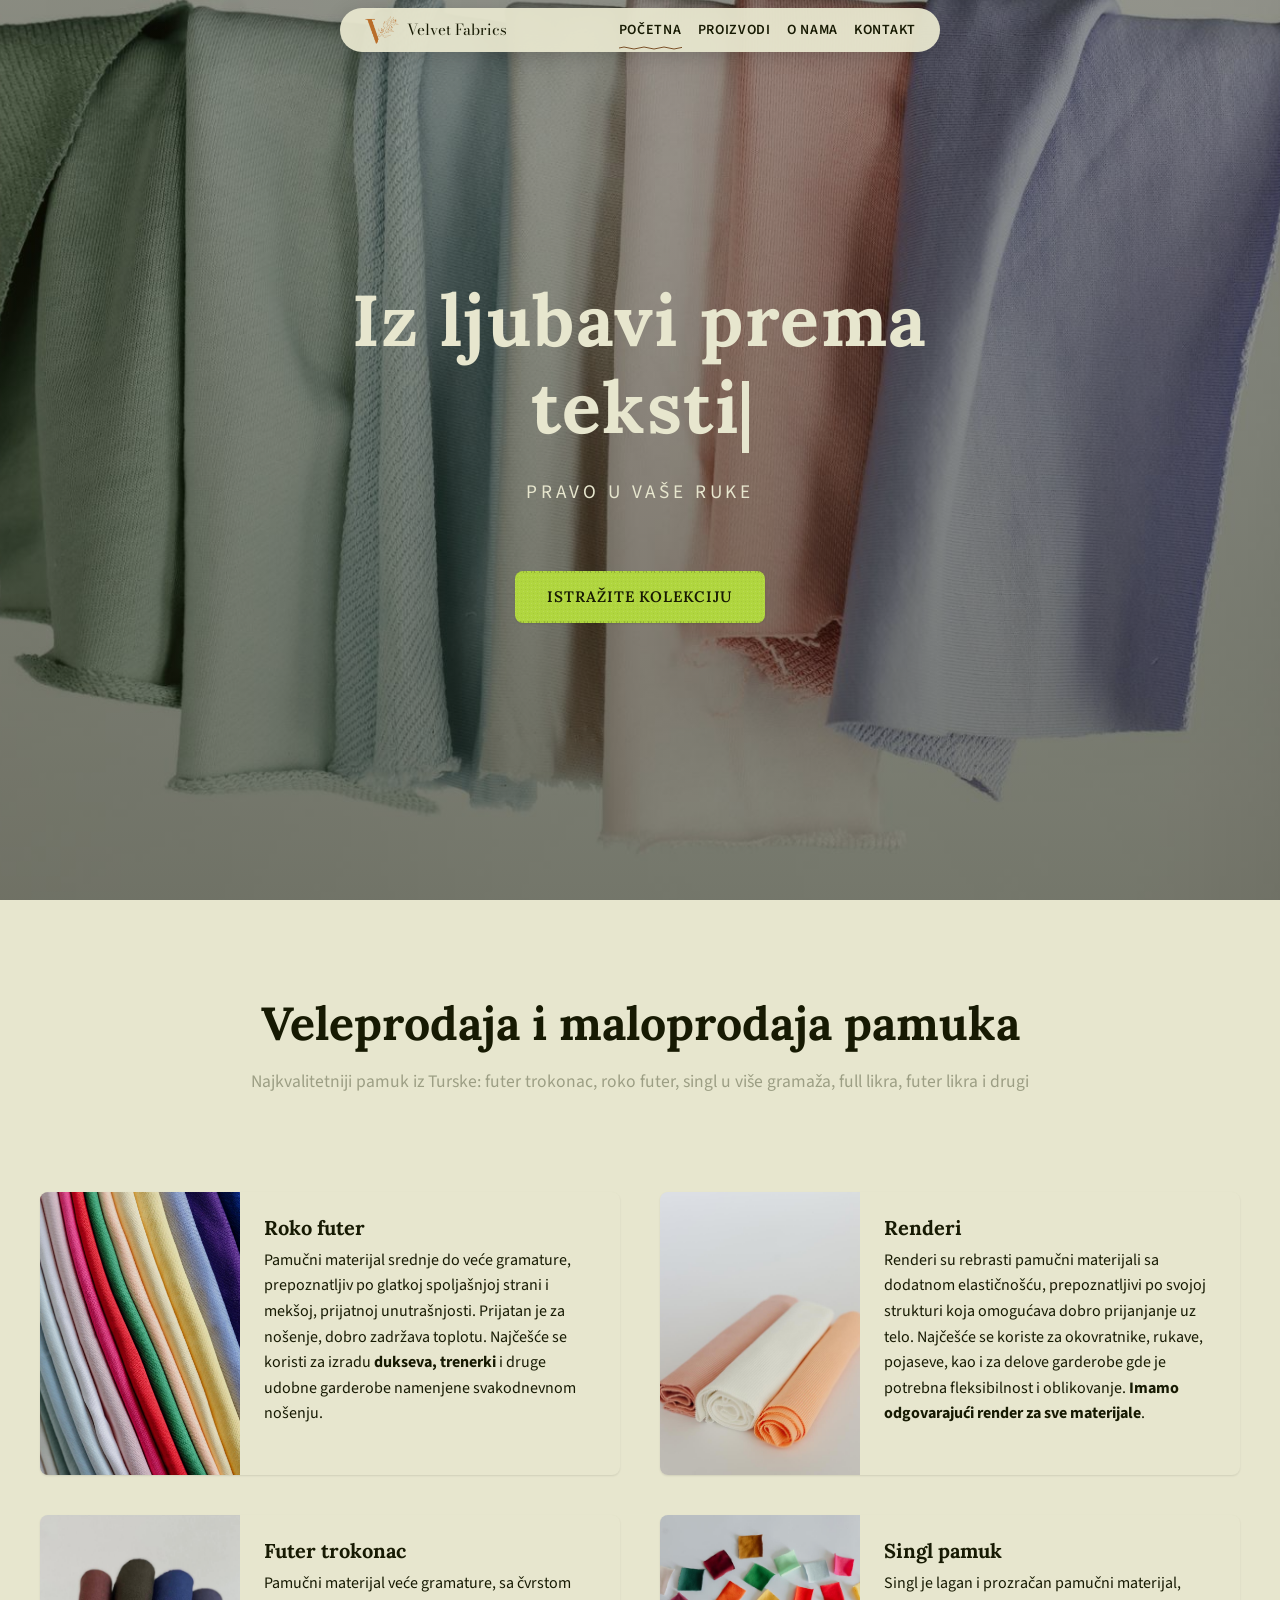
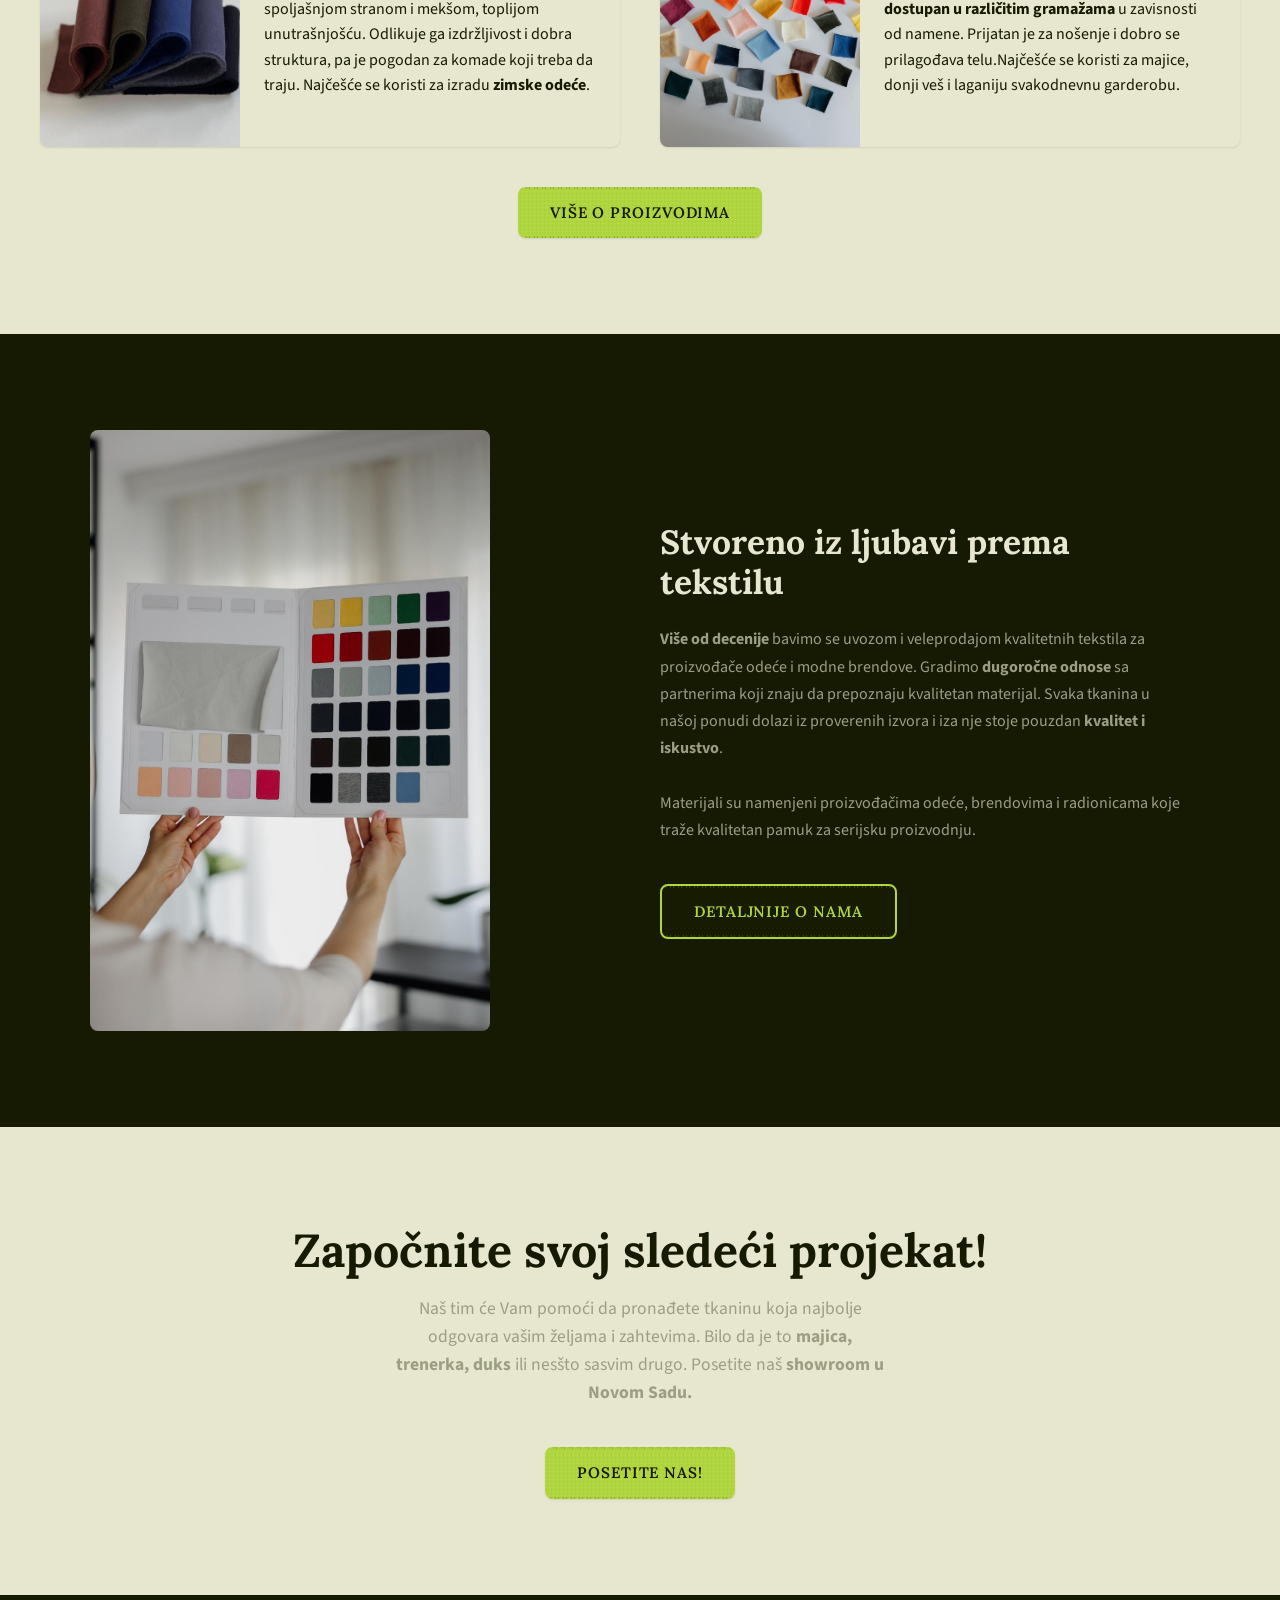
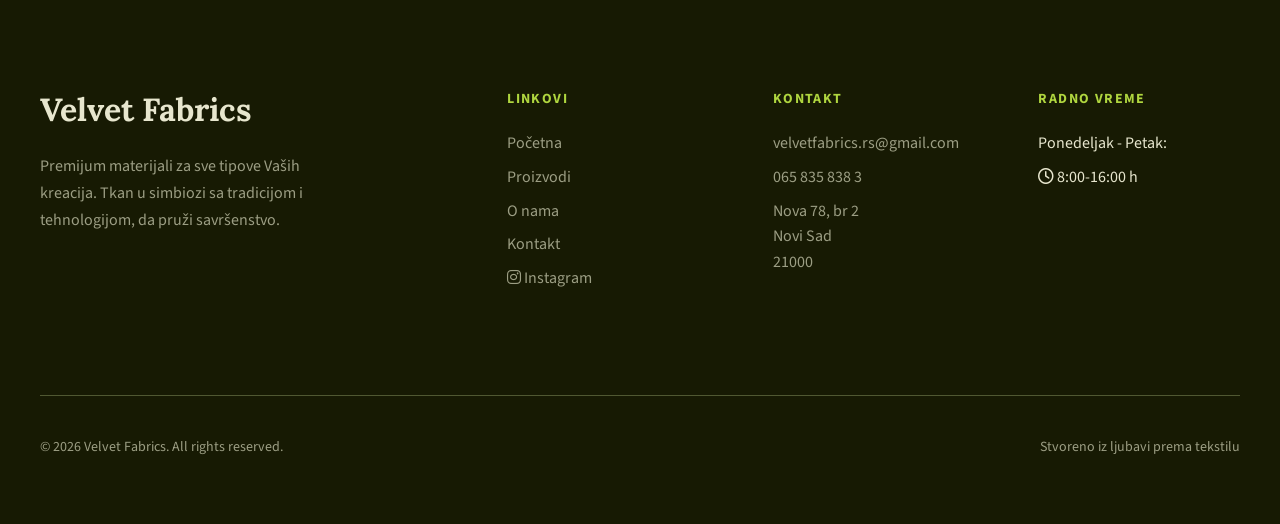
==== commit c43fd386: "Add files via upload" ====
--- a/index.html
+++ b/index.html
@@ -1,12 +1,14 @@
 <!DOCTYPE html>
 <html lang="sr">
+
 <head>
   <meta charset="UTF-8">
   <meta name="viewport" content="width=device-width, initial-scale=1.0">
   <title>Velvet Fabrics | Veleprodaja premijum pamučnih materijala</title>
-  
+
   <!-- Meta tags SEO -->
-  <meta name="description" content="Veleprodaja premijum pamučnih materijala iz uvoza iz Turske. Velvet Fabrics Novi Sad – kvalitetni materijali za proizvođače odeće u Srbiji.">
+  <meta name="description"
+    content="Veleprodaja premijum pamučnih materijala iz uvoza iz Turske. Velvet Fabrics Novi Sad – kvalitetni materijali za proizvođače odeće u Srbiji.">
   <meta name="robots" content="index, follow">
   <meta name="author" content="Velvet Fabrics">
   <meta name="geo.region" content="RS-VO">
@@ -28,15 +30,17 @@
   <!-- Fonts -->
   <link rel="preconnect" href="https://fonts.googleapis.com">
   <link rel="preconnect" href="https://fonts.gstatic.com" crossorigin>
-  <link href="https://fonts.googleapis.com/css2?family=Bodoni+Moda:opsz,wght@6..96,400;6..96,500&family=Lora:ital,wght@0,400;0,500;0,600;1,400&family=Source+Sans+Pro:wght@400;600;700&display=swap" rel="stylesheet">
-  
+  <link
+    href="https://fonts.googleapis.com/css2?family=Bodoni+Moda:opsz,wght@6..96,400;6..96,500&family=Lora:ital,wght@0,400;0,500;0,600;1,400&family=Source+Sans+Pro:wght@400;600;700&display=swap"
+    rel="stylesheet">
+
   <!-- Styles -->
   <link rel="stylesheet" href="assets/css/style.css">
-  
+
   <!-- Icons -->
   <link rel="icon" type="image/png" href="assets/img/V-logo-48px.png">
   <link rel="stylesheet" href="https://cdnjs.cloudflare.com/ajax/libs/font-awesome/6.4.0/css/all.min.css">
-  
+
   <!-- Schema.org -->
   <script type="application/ld+json">
   {
@@ -71,7 +75,7 @@
     }
   }
   </script>
-  
+
   <!-- Breadcrumb Schema -->
   <script type="application/ld+json">
   {
@@ -88,22 +92,24 @@
   }
   </script>
 </head>
+
 <body>
   <!-- Skip to Content -->
   <a href="#main" class="skip-link">Skip to main content</a>
-  
+
   <!-- Navigation -->
   <nav class="navbar compact" role="navigation" aria-label="Main navigation">
     <div class="navbar-container">
-      <a href="index.html" class="logo"><img src="assets/img/V-logo-transparent.png" alt="V" class="logo-icon"> Velvet Fabrics</a>
-      
+      <a href="index.html" class="logo"><img src="assets/img/V-logo-transparent.png" alt="V" class="logo-icon"> Velvet
+        Fabrics</a>
+
       <ul class="nav-links">
         <li><a href="index.html" class="nav-link active">Početna</a></li>
         <li><a href="proizvodi/" class="nav-link">Proizvodi</a></li>
         <li><a href="o-nama/" class="nav-link">O nama</a></li>
         <li><a href="kontakt/" class="nav-link">Kontakt</a></li>
       </ul>
-      
+
       <button class="hamburger" aria-label="Toggle menu" aria-expanded="false" aria-controls="mobile-menu">
         <span></span>
         <span></span>
@@ -111,7 +117,7 @@
       </button>
     </div>
   </nav>
-  
+
   <!-- Mobile Menu -->
   <div class="mobile-menu" id="mobile-menu" role="dialog" aria-label="Mobile navigation" aria-hidden="true">
     <ul class="nav-links">
@@ -122,7 +128,7 @@
     </ul>
   </div>
   <div class="menu-overlay" aria-hidden="true"></div>
-  
+
   <!-- Main Content -->
   <main class="page-content" id="main">
     <!-- Hero Section -->
@@ -132,68 +138,83 @@
       </div>
       <div class="hero-overlay"></div>
       <div class="hero-content">
-        <h1 class="hero-title"><span class="typewriter" data-text="Iz ljubavi prema tekstilu."></span><span class="cursor"></span></h1>
-        <p class="hero-subtitle"><span class="subtitle-animate"><span class="highlight-marker">Pravo u vaše ruke</span></span></p>
+        <h1 class="hero-title"><span class="typewriter" data-text="Iz ljubavi prema tekstilu."></span><span
+            class="cursor"></span></h1>
+        <p class="hero-subtitle"><span class="subtitle-animate"><span class="highlight-marker">Pravo u vaše
+              ruke</span></span></p>
         <a href="#featured-products" class="btn btn-textile hero-cta">Istražite kolekciju</a>
       </div>
     </section>
-    
+
     <!-- Featured Products -->
     <section class="section">
       <div class="container">
         <div class="section-header animate-on-scroll">
           <h2 class="section-title" id="featured-products">Veleprodaja i maloprodaja pamuka</h2>
-          <p class="section-subtitle">Najkvalitetniji pamuk iz Turske: futer trokonac, roko futer, singl u više gramaža, full likra, futer likra i drugi </p>
-        </div>
-        
+          <p class="section-subtitle">Najkvalitetniji pamuk iz Turske: futer trokonac, roko futer, singl u više gramaža,
+            full likra, futer likra i drugi </p>
+        </div>
+
         <div class="product-grid">
           <article class="product-card animate-on-scroll">
             <div class="product-image">
-              <img src="assets/img/slika1.jpg" alt="Roko futer" loading="lazy">
+              <img src="assets/img/roko-futer-3-velvet-fabrics.jpg"
+                alt="Roko futer u raznim bojama idealan za dukseve i trenerke" loading="lazy">
             </div>
             <div class="product-info">
               <h3 class="product-name">Roko futer</h3>
-              <p class="product-description">Pamučni materijal srednje do veće gramature, prepoznatljiv po glatkoj spoljašnjoj strani i mekšoj, prijatnoj unutrašnjosti. Prijatan je za nošenje, dobro zadržava toplotu. Najčešće se koristi za izradu<strong> dukseva, trenerki</strong> i druge udobne garderobe namenjene svakodnevnom nošenju.</p>
+              <p class="product-description">Pamučni materijal srednje do veće gramature, prepoznatljiv po glatkoj
+                spoljašnjoj strani i mekšoj, prijatnoj unutrašnjosti. Prijatan je za nošenje, dobro zadržava toplotu.
+                Najčešće se koristi za izradu<strong> dukseva, trenerki</strong> i druge udobne garderobe namenjene
+                svakodnevnom nošenju.</p>
             </div>
           </article>
-          
+
           <article class="product-card animate-on-scroll">
             <div class="product-image">
               <img src="assets/img/renderi.jpg" alt="Renderi u svim bojama" loading="lazy">
             </div>
             <div class="product-info">
               <h3 class="product-name">Renderi</h3>
-              <p class="product-description">Renderi su rebrasti pamučni materijali sa dodatnom elastičnošću, prepoznatljivi po svojoj strukturi koja omogućava dobro prijanjanje uz telo. Najčešće se koriste za okovratnike, rukave, pojaseve, kao i za delove garderobe gde je potrebna fleksibilnost i oblikovanje. <strong>Imamo odgovarajući render za sve materijale</strong>.</p>
+              <p class="product-description">Renderi su rebrasti pamučni materijali sa dodatnom elastičnošću,
+                prepoznatljivi po svojoj strukturi koja omogućava dobro prijanjanje uz telo. Najčešće se koriste za
+                okovratnike, rukave, pojaseve, kao i za delove garderobe gde je potrebna fleksibilnost i oblikovanje.
+                <strong>Imamo odgovarajući render za sve materijale</strong>.
+              </p>
             </div>
           </article>
-          
+
           <article class="product-card animate-on-scroll">
             <div class="product-image">
               <img src="assets/img/futer-trokonac.jpg" alt="futer trokonac" loading="lazy">
             </div>
             <div class="product-info">
               <h3 class="product-name">Futer trokonac</h3>
-              <p class="product-description">Pamučni materijal veće gramature, sa čvrstom spoljašnjom stranom i mekšom, toplijom unutrašnjošću. Odlikuje ga izdržljivost i dobra struktura, pa je pogodan za komade koji treba da traju. Najčešće se koristi za izradu <strong>zimske odeće</strong>.</p>
+              <p class="product-description">Pamučni materijal veće gramature, sa čvrstom spoljašnjom stranom i mekšom,
+                toplijom unutrašnjošću. Odlikuje ga izdržljivost i dobra struktura, pa je pogodan za komade koji treba
+                da traju. Najčešće se koristi za izradu <strong>zimske odeće</strong>.</p>
             </div>
           </article>
-          
+
           <article class="product-card animate-on-scroll">
             <div class="product-image">
-              <img src="assets/img/singl-pamuk.jpg" alt="singl pamuk" loading="lazy">
+              <img src="assets/img/singl-4-velvet-vabrics.jpg" alt="singl pamuk različitih gramaža" loading="lazy">
             </div>
             <div class="product-info">
               <h3 class="product-name">Singl pamuk</h3>
-              <p class="product-description">Singl je lagan i prozračan pamučni materijal, <strong>dostupan u različitim gramažama</strong> u zavisnosti od namene. Prijatan je za nošenje i dobro se prilagođava telu.Najčešće se koristi za majice, donji veš i laganiju svakodnevnu garderobu.</p>
+              <p class="product-description">Singl je lagan i prozračan pamučni materijal, <strong>dostupan u različitim
+                  gramažama</strong> u zavisnosti od namene. Prijatan je za nošenje i dobro se prilagođava telu.Najčešće
+                se koristi za majice, donji veš i laganiju svakodnevnu garderobu.</p>
             </div>
           </article>
         </div>
-        
+
         <div class="text-center mt-lg animate-on-scroll">
           <a href="proizvodi/" class="btn btn-textile">Više o proizvodima</a>
         </div>
       </div>
     </section>
-    
+
     <!-- Brand Story -->
     <section class="section section-dark">
       <div class="container">
@@ -203,35 +224,42 @@
           </div>
           <div class="featured-content animate-on-scroll">
             <h3>Stvoreno iz ljubavi prema tekstilu</h3>
-            <p><strong>Više od decenije</strong> bavimo se uvozom i veleprodajom kvalitetnih tekstila za proizvođače odeće i modne brendove. Gradimo <strong>dugoročne odnose</strong> sa partnerima koji znaju da prepoznaju kvalitetan materijal. Svaka tkanina u našoj ponudi dolazi iz proverenih izvora i iza nje stoje pouzdan <strong>kvalitet i iskustvo</strong>.
+            <p><strong>Više od decenije</strong> bavimo se uvozom i veleprodajom kvalitetnih tekstila za proizvođače
+              odeće i modne brendove. Gradimo <strong>dugoročne odnose</strong> sa partnerima koji znaju da prepoznaju
+              kvalitetan materijal. Svaka tkanina u našoj ponudi dolazi iz proverenih izvora i iza nje stoje pouzdan
+              <strong>kvalitet i iskustvo</strong>.
               <br><br>
-              Materijali su namenjeni proizvođačima odeće, brendovima i radionicama koje traže kvalitetan pamuk za serijsku proizvodnju.
+              Materijali su namenjeni proizvođačima odeće, brendovima i radionicama koje traže kvalitetan pamuk za
+              serijsku proizvodnju.
             </p>
             <a href="o-nama/" class="btn btn-outline">Detaljnije o nama</a>
           </div>
         </div>
       </div>
     </section>
-    
+
     <!-- Call to Action -->
     <section class="section">
       <div class="container text-center animate-on-scroll">
         <h2 class="section-title">Započnite svoj sledeći projekat!</h2>
-        <p class="section-subtitle" style="max-width: 500px; margin: 0 auto var(--space-lg);">Naš tim će Vam pomoći da pronađete tkaninu koja najbolje odgovara vašim željama i zahtevima. Bilo da je to <strong>majica, trenerka, duks </strong>ili nesšto sasvim drugo. Posetite naš <strong>showroom u Novom Sadu.</strong></p>
+        <p class="section-subtitle" style="max-width: 500px; margin: 0 auto var(--space-lg);">Naš tim će Vam pomoći da
+          pronađete tkaninu koja najbolje odgovara vašim željama i zahtevima. Bilo da je to <strong>majica, trenerka,
+            duks </strong>ili nesšto sasvim drugo. Posetite naš <strong>showroom u Novom Sadu.</strong></p>
         <a href="kontakt/" class="btn btn-textile">Posetite nas!</a>
       </div>
     </section>
   </main>
-  
+
   <!-- Footer -->
   <footer class="footer">
     <div class="container">
       <div class="footer-grid">
         <div class="footer-brand">
           <h3>Velvet Fabrics</h3>
-          <p>Premijum materijali za sve tipove Vaših kreacija. Tkan u simbiozi sa tradicijom i tehnologijom, da pruži savršenstvo.</p>
-        </div>
-        
+          <p>Premijum materijali za sve tipove Vaših kreacija. Tkan u simbiozi sa tradicijom i tehnologijom, da pruži
+            savršenstvo.</p>
+        </div>
+
         <div class="footer-section">
           <h4 class="footer-title">Linkovi</h4>
           <ul class="footer-links">
@@ -239,19 +267,24 @@
             <li><a href="proizvodi/">Proizvodi</a></li>
             <li><a href="o-nama/">O nama</a></li>
             <li><a href="kontakt/">Kontakt</a></li>
-            <li><a href="#" class="protected-link" data-type="instagram" data-encoded="aHR0cHM6Ly93d3cuaW5zdGFncmFtLmNvbS9mYWJyaWthX3Rla3N0aWxhLw==" target="_blank" rel="noopener"><i class="fab fa-instagram"></i> Instagram</a></li>
+            <li><a href="#" class="protected-link" data-type="instagram"
+                data-encoded="aHR0cHM6Ly93d3cuaW5zdGFncmFtLmNvbS9mYWJyaWthX3Rla3N0aWxhLw==" target="_blank"
+                rel="noopener"><i class="fab fa-instagram"></i> Instagram</a></li>
           </ul>
         </div>
-        
+
         <div class="footer-section">
           <h4 class="footer-title">Kontakt</h4>
           <ul class="footer-links">
-            <li><a href="#" class="protected-link" data-type="email" data-encoded="dmVsdmV0ZmFicmljcy5yc0BnbWFpbC5jb20">velvetfabrics.rs@gmail.com</a></li>
-            <li><a href="#" class="protected-link" data-type="phone" data-encoded="MDY1IDgzNSA4MzggMw==">065 835 838 3</a></li>
-            <li><a href="https://maps.google.com/?q=Nova+78+br+2+Novi+Sad+21000" target="_blank" rel="noopener">Nova 78, br 2<br>Novi Sad<br>21000</a></li>
+            <li><a href="#" class="protected-link" data-type="email"
+                data-encoded="dmVsdmV0ZmFicmljcy5yc0BnbWFpbC5jb20">velvetfabrics.rs@gmail.com</a></li>
+            <li><a href="#" class="protected-link" data-type="phone" data-encoded="MDY1IDgzNSA4MzggMw==">065 835 838
+                3</a></li>
+            <li><a href="https://maps.google.com/?q=Nova+78+br+2+Novi+Sad+21000" target="_blank" rel="noopener">Nova 78,
+                br 2<br>Novi Sad<br>21000</a></li>
           </ul>
         </div>
-        
+
         <div class="footer-section">
           <h4 class="footer-title">Radno vreme</h4>
           <ul class="footer-links">
@@ -260,20 +293,21 @@
           </ul>
         </div>
       </div>
-      
+
       <div class="footer-bottom">
         <p>&copy; 2026 Velvet Fabrics. All rights reserved.</p>
         <p>Stvoreno iz ljubavi prema tekstilu</p>
       </div>
     </div>
   </footer>
-  
+
   <!-- Go to Top Button -->
   <button id="goToTop" class="go-to-top" aria-label="Go to top">
     <i class="fas fa-arrow-up"></i>
   </button>
-  
+
   <!-- Scripts -->
   <script src="assets/js/main.js"></script>
 </body>
-</html>
+
+</html>
--- a/assets/css/style.css
+++ b/assets/css/style.css
@@ -14,7 +14,7 @@
   --yellow-green: #B0D63F;
   --yellow-green-hover: #B8E055;
   --yellow-green-active: #9BC52F;
-  
+
   /* Derived */
   --white: var(--beige);
   --black: var(--carbon-black);
@@ -24,12 +24,12 @@
   --text-light: var(--dry-sage-2);
   --bg: var(--beige);
   --bg-dark: var(--carbon-black);
-  
+
   /* Typography */
   --font-display: 'Lora', Georgia, serif;
   --font-logo: 'Bodoni Moda', Georgia, serif;
   --font-body: 'Source Sans Pro', system-ui, sans-serif;
-  
+
   /* Spacing */
   --space-xs: 0.5rem;
   --space-sm: 1rem;
@@ -37,27 +37,27 @@
   --space-lg: 2.5rem;
   --space-xl: 4rem;
   --space-2xl: 6rem;
-  
+
   /* Transitions */
   --transition-fast: 150ms ease;
   --transition-base: 300ms ease;
   --transition-slow: 500ms ease;
-  
+
   /* Shadows */
   --shadow-sm: 0 1px 2px rgba(16, 20, 2, 0.1);
   --shadow-md: 0 4px 12px rgba(16, 20, 2, 0.15);
   --shadow-lg: 0 8px 24px rgba(16, 20, 2, 0.2);
-  
+
   /* Overlay Colors */
   --overlay-light: rgba(23, 26, 3, 0.3);
   --overlay-medium: rgba(23, 26, 3, 0.5);
   --overlay-dark: rgba(23, 26, 3, 0.5);
-  
+
   /* Backdrop Colors */
   --backdrop-bg: rgba(231, 230, 206, 0.55);
   --backdrop-border: rgba(231, 230, 206, 0.5);
   --backdrop-compact: rgba(231, 230, 206, 0.95);
-  
+
   /* Button Shadow Colors */
   --btn-shadow-inset-dark: rgba(0, 0, 0, 0.2);
   --btn-shadow-inset-light: rgba(255, 255, 255, 0.1);
@@ -70,7 +70,9 @@
    BASE STYLES & RESET
    ============================================ */
 
-*, *::before, *::after {
+*,
+*::before,
+*::after {
   box-sizing: border-box;
   margin: 0;
   padding: 0;
@@ -95,19 +97,30 @@
   cursor: url('../img/cursor/scissors.svg') 12 12, auto;
 }
 
-h1, h2, h3, h4, h5, h6 {
+h1,
+h2,
+h3,
+h4,
+h5,
+h6 {
   font-family: var(--font-display);
   line-height: 1.2;
   color: var(--black);
 }
 
-@media (max-width: 768px) {
-  
-}
-
-h1 { font-size: clamp(2.5rem, 5vw + 1rem, 4.5rem); }
-h2 { font-size: clamp(2rem, 3vw + 0.5rem, 3.5rem); }
-h3 { font-size: clamp(1.5rem, 2vw + 0.5rem, 2.5rem); }
+@media (max-width: 768px) {}
+
+h1 {
+  font-size: clamp(2.5rem, 5vw + 1rem, 4.5rem);
+}
+
+h2 {
+  font-size: clamp(2rem, 3vw + 0.5rem, 3.5rem);
+}
+
+h3 {
+  font-size: clamp(1.5rem, 2vw + 0.5rem, 2.5rem);
+}
 
 p {
   margin-bottom: var(--space-md);
@@ -387,7 +400,7 @@
   background-color: var(--yellow-green);
   color: var(--carbon-black);
   transition: transform 0.15s ease, box-shadow 0.25s ease,
-              background-color 0.25s ease;
+    background-color 0.25s ease;
   box-shadow: var(--shadow-sm);
   min-height: 44px;
   min-width: 44px;
@@ -419,7 +432,7 @@
 .btn-textile .ripple {
   position: absolute;
   border-radius: 50%;
-  background: rgba(255,255,255,0.35);
+  background: rgba(255, 255, 255, 0.35);
   transform: scale(0);
   animation: ripple-fx 0.5s ease-out forwards;
   pointer-events: none;
@@ -445,8 +458,14 @@
   pointer-events: none;
 }
 
-.btn-textile::before { top: -4px; }
-.btn-textile::after  { bottom: -4px; transform: rotate(180deg); }
+.btn-textile::before {
+  top: -4px;
+}
+
+.btn-textile::after {
+  bottom: -4px;
+  transform: rotate(180deg);
+}
 
 /* --- Accent variant (same as primary) --- */
 .btn-accent {
@@ -468,7 +487,7 @@
   background-color: var(--yellow-green);
   color: var(--carbon-black);
   transition: transform 0.15s ease, box-shadow 0.25s ease,
-              background-color 0.25s ease;
+    background-color 0.25s ease;
   box-shadow: none;
   min-height: 44px;
   min-width: 44px;
@@ -490,8 +509,14 @@
   pointer-events: none;
 }
 
-.btn-accent::before { top: -4px; }
-.btn-accent::after  { bottom: -4px; transform: rotate(180deg); }
+.btn-accent::before {
+  top: -4px;
+}
+
+.btn-accent::after {
+  bottom: -4px;
+  transform: rotate(180deg);
+}
 
 .btn-accent:hover {
   background-color: var(--yellow-green-hover);
@@ -531,7 +556,7 @@
   cursor: pointer;
   overflow: hidden;
   transition: transform 0.15s ease, box-shadow 0.25s ease,
-              background-color 0.25s ease;
+    background-color 0.25s ease;
   min-height: 44px;
   min-width: 44px;
 }
@@ -548,11 +573,17 @@
   pointer-events: none;
 }
 
-.btn-outline::before { top: -4px; }
-.btn-outline::after  { bottom: -4px; transform: rotate(180deg); }
+.btn-outline::before {
+  top: -4px;
+}
+
+.btn-outline::after {
+  bottom: -4px;
+  transform: rotate(180deg);
+}
 
 .btn-outline:hover {
-  background-color: rgba(176,214,63,0.08);
+  background-color: rgba(176, 214, 63, 0.08);
   color: #9BC52F;
   border-color: #B8E055;
   transform: scaleX(1.04) scaleY(0.97);
@@ -560,7 +591,7 @@
 }
 
 .btn-outline:active {
-  background-color: rgba(176,214,63,0.15);
+  background-color: rgba(176, 214, 63, 0.15);
   transform: scaleX(0.97) scaleY(0.93);
 }
 
@@ -594,11 +625,9 @@
 .hero-overlay {
   position: absolute;
   inset: 0;
-  background: linear-gradient(
-    to bottom,
-    var(--overlay-light),
-    var(--overlay-medium)
-  );
+  background: linear-gradient(to bottom,
+      var(--overlay-light),
+      var(--overlay-medium));
   z-index: 0;
 }
 
@@ -695,6 +724,17 @@
   line-height: 1.6;
 }
 
+.stock-notice {
+  color: var(--yellow-green);
+  font-weight: 600;
+}
+
+.notice-stitch p {
+  margin-left: auto;
+  margin-right: auto;
+  max-width: 100%;
+}
+
 .section-subtitle-list {
   display: inline-block;
   text-align: left;
@@ -748,11 +788,6 @@
   gap: var(--space-lg);
 }
 
-.product-card-wrapper {
-  display: flex;
-  flex-direction: column;
-}
-
 .product-card {
   background: var(--white);
   border-radius: 8px;
@@ -761,7 +796,6 @@
   transition: transform var(--transition-base), box-shadow var(--transition-base);
   display: flex;
   flex-direction: row;
-  flex: 1;
 }
 
 /* .product-card:hover {
@@ -781,6 +815,7 @@
   width: 100%;
   height: 100%;
   object-fit: cover;
+  border-radius: 0;
   transition: transform var(--transition-slow);
 }
 
@@ -1083,6 +1118,8 @@
 @media (max-width: 768px) {
   .materials-info {
     padding: var(--space-md);
+    margin-left: -20px;
+    margin-right: -20px;
   }
 }
 
@@ -1377,14 +1414,37 @@
 }
 
 /* Staggered animation for grid items */
-.product-card-wrapper.animate-on-scroll:nth-child(1) { transition-delay: 0s; }
-.product-card-wrapper.animate-on-scroll:nth-child(2) { transition-delay: 0.1s; }
-.product-card-wrapper.animate-on-scroll:nth-child(3) { transition-delay: 0.2s; }
-.product-card-wrapper.animate-on-scroll:nth-child(4) { transition-delay: 0.3s; }
-.product-card-wrapper.animate-on-scroll:nth-child(5) { transition-delay: 0.4s; }
-.product-card-wrapper.animate-on-scroll:nth-child(6) { transition-delay: 0.5s; }
-.product-card-wrapper.animate-on-scroll:nth-child(7) { transition-delay: 0.6s; }
-.product-card-wrapper.animate-on-scroll:nth-child(8) { transition-delay: 0.7s; }
+.product-card.animate-on-scroll:nth-child(1) {
+  transition-delay: 0s;
+}
+
+.product-card.animate-on-scroll:nth-child(2) {
+  transition-delay: 0.1s;
+}
+
+.product-card.animate-on-scroll:nth-child(3) {
+  transition-delay: 0.2s;
+}
+
+.product-card.animate-on-scroll:nth-child(4) {
+  transition-delay: 0.3s;
+}
+
+.product-card.animate-on-scroll:nth-child(5) {
+  transition-delay: 0.4s;
+}
+
+.product-card.animate-on-scroll:nth-child(6) {
+  transition-delay: 0.5s;
+}
+
+.product-card.animate-on-scroll:nth-child(7) {
+  transition-delay: 0.6s;
+}
+
+.product-card.animate-on-scroll:nth-child(8) {
+  transition-delay: 0.7s;
+}
 
 /* ============================================
    PAGE TRANSITIONS
@@ -1399,6 +1459,7 @@
     opacity: 0;
     transform: translateY(20px);
   }
+
   to {
     opacity: 1;
     transform: translateY(0);
@@ -1414,38 +1475,38 @@
   .product-grid {
     grid-template-columns: repeat(2, 1fr);
   }
-  
+
   .product-card {
     flex-direction: column;
   }
-  
+
   .product-image {
     width: 100%;
     min-width: auto;
     aspect-ratio: 3/4;
   }
-  
+
   .contact-grid {
     grid-template-columns: 1fr;
   }
-  
+
   .values-grid {
     grid-template-columns: repeat(2, 1fr);
   }
-  
+
   .materials-grid {
     grid-template-columns: 1fr;
   }
-  
+
   .materials-image {
     display: none;
   }
-  
+
   .featured-image img {
     max-width: 78.125%;
     margin: 0 auto var(--space-md);
   }
-  
+
   .footer-grid {
     grid-template-columns: repeat(2, 1fr);
   }
@@ -1456,7 +1517,7 @@
   .contact-grid {
     grid-template-columns: 400px 400px 350px;
   }
-  
+
   .map-container {
     grid-column: auto;
   }
@@ -1467,87 +1528,109 @@
   .hamburger {
     display: flex;
   }
-  
+
   .nav-links {
     display: none;
   }
-  
+
   .mobile-menu .nav-links {
     display: flex;
   }
-  
+
   .hero-content {
     padding: var(--space-lg) var(--space-sm);
   }
-  
+
   .product-grid {
     grid-template-columns: 1fr;
-    gap: var(--space-sm);
-  }
-
+    gap: 0.3rem;
+    margin: 0 -1.25rem;
+  }
+
+  /* CSS grid trick: product-info becomes display:contents so h3 and p
+     participate directly in the card's grid — title spans full width above
+     the image+description row, without touching the HTML structure */
   .product-card {
-    flex-direction: row;
+    display: grid;
+    grid-template-columns: 32% 1fr;
+    grid-template-rows: auto 1fr;
+    grid-template-areas:
+      "title title"
+      "image info";
+    border-radius: 0;
   }
 
   .product-image {
-    width: 38%;
-    min-width: 120px;
-    aspect-ratio: 1 / 1;
-  }
-  
+    grid-area: image;
+    width: 100%;
+    min-width: 0;
+    aspect-ratio: 4 / 3;
+    align-self: center;
+  }
+
   .product-info {
-    padding: var(--space-sm);
-  }
-  
+    display: contents;
+  }
+
   .product-name {
-    font-size: 1rem;
-  }
-  
+    grid-area: title;
+    font-size: 0.95rem;
+    padding: 0.4rem var(--space-sm);
+    margin-bottom: 0;
+    border-bottom: 1px solid rgba(156, 158, 132, 0.3);
+    background: var(--white);
+    align-self: center;
+  }
+
   .product-description {
-    font-size: 0.85rem;
-  }
-  
+    grid-area: info;
+    font-size: 0.82rem;
+    padding: var(--space-xs) var(--space-sm);
+    margin-bottom: 0;
+    align-self: center;
+  }
+
   .featured-grid {
     grid-template-columns: 1fr;
   }
-  
+
   .values-grid {
     grid-template-columns: 1fr;
   }
-  
+
   .contact-grid {
     grid-template-columns: 1fr;
   }
-  
+
   .process-step {
     flex-direction: column;
     gap: var(--space-sm);
   }
-  
+
   .footer-grid {
     grid-template-columns: 1fr;
     text-align: center;
   }
-  
+
   .footer-brand p {
     max-width: 100%;
     margin: 0 auto;
   }
-  
+
   .footer-bottom {
     flex-direction: column;
     gap: var(--space-sm);
     text-align: center;
   }
-  
+
   .section {
     padding: var(--space-xl) var(--space-md);
   }
-  
+
   .section-contact-header {
     padding-top: 160px !important;
   }
-  
+
   .section[style*="padding-top"] {
     padding-top: 160px !important;
   }
@@ -1560,14 +1643,19 @@
     --space-xl: 2.5rem;
     --space-2xl: 4rem;
   }
-  
-  h1 { font-size: 2.5rem; }
-  h2 { font-size: 2rem; }
-  
+
+  h1 {
+    font-size: 2.5rem;
+  }
+
+  h2 {
+    font-size: 2rem;
+  }
+
   .hero-content {
     padding: var(--space-md) var(--space-xs);
   }
-  
+
   .hero-subtitle {
     margin-bottom: 2.5rem;
     letter-spacing: 0.1em;
@@ -1615,14 +1703,33 @@
    UTILITY CLASSES
    ============================================ */
 
-.text-center { text-align: center; }
-.text-left { text-align: left; }
-.text-right { text-align: right; }
-
-.mt-0 { margin-top: 0; }
-.mb-0 { margin-bottom: 0; }
-.mt-lg { margin-top: var(--space-lg); }
-.mb-lg { margin-bottom: var(--space-lg); }
+.text-center {
+  text-align: center;
+}
+
+.text-left {
+  text-align: left;
+}
+
+.text-right {
+  text-align: right;
+}
+
+.mt-0 {
+  margin-top: 0;
+}
+
+.mb-0 {
+  margin-bottom: 0;
+}
+
+.mt-lg {
+  margin-top: var(--space-lg);
+}
+
+.mb-lg {
+  margin-bottom: var(--space-lg);
+}
 
 .visually-hidden {
   position: absolute;
@@ -1677,8 +1784,16 @@
 }
 
 @keyframes blink {
-  0%, 50% { opacity: 1; }
-  51%, 100% { opacity: 0; }
+
+  0%,
+  50% {
+    opacity: 1;
+  }
+
+  51%,
+  100% {
+    opacity: 0;
+  }
 }
 
 .cursor.hidden {
@@ -1725,6 +1840,7 @@
   0% {
     width: 0;
   }
+
   100% {
     width: 100%;
   }
@@ -1737,3 +1853,71 @@
 .notice-stitch::after {
   bottom: 6px;
 }
+
+/* ============================================
+   PRODUCT IMAGE LIGHTBOX
+   ============================================ */
+
+.product-image {
+  cursor: pointer;
+}
+
+.lightbox-overlay {
+  position: fixed;
+  inset: 0;
+  background: rgba(23, 26, 3, 0.88);
+  backdrop-filter: blur(6px);
+  -webkit-backdrop-filter: blur(6px);
+  z-index: 9000;
+  display: flex;
+  align-items: center;
+  justify-content: center;
+  opacity: 0;
+  pointer-events: none;
+  transition: opacity 0.3s ease;
+}
+
+.lightbox-overlay.active {
+  opacity: 1;
+  pointer-events: auto;
+}
+
+.lightbox-img {
+  max-width: 90vw;
+  max-height: 85vh;
+  border-radius: 8px;
+  object-fit: contain;
+  box-shadow: 0 24px 60px rgba(0, 0, 0, 0.5);
+  transform: scale(0.88);
+  transition: transform 0.3s cubic-bezier(0.34, 1.56, 0.64, 1);
+  display: block;
+}
+
+.lightbox-overlay.active .lightbox-img {
+  transform: scale(1);
+}
+
+.lightbox-close {
+  position: absolute;
+  top: 1rem;
+  right: 1rem;
+  width: 40px;
+  height: 40px;
+  background: var(--beige);
+  border: none;
+  border-radius: 50%;
+  cursor: pointer;
+  font-size: 1.4rem;
+  line-height: 1;
+  display: flex;
+  align-items: center;
+  justify-content: center;
+  color: var(--carbon-black);
+  transition: background var(--transition-fast), transform var(--transition-fast);
+  box-shadow: 0 2px 8px rgba(0, 0, 0, 0.3);
+}
+
+.lightbox-close:hover {
+  background: var(--yellow-green);
+  transform: scale(1.1);
+}
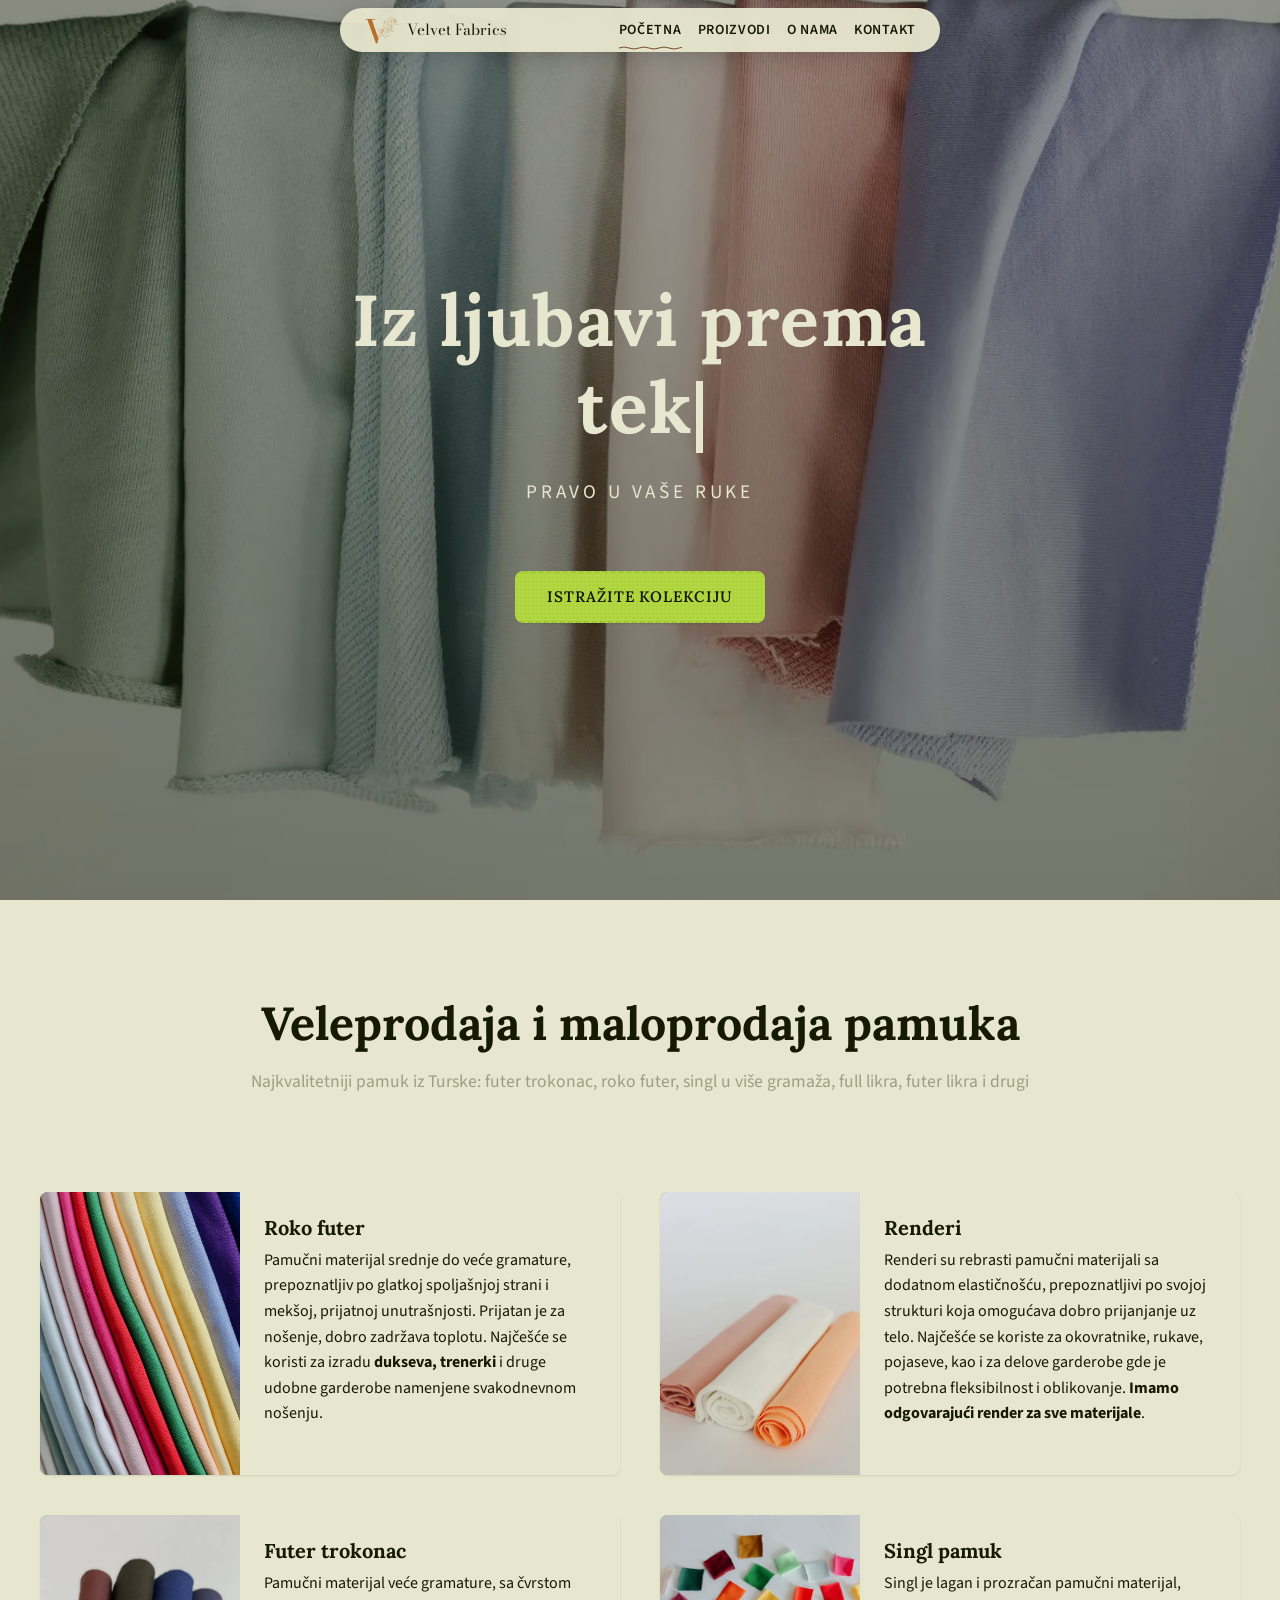
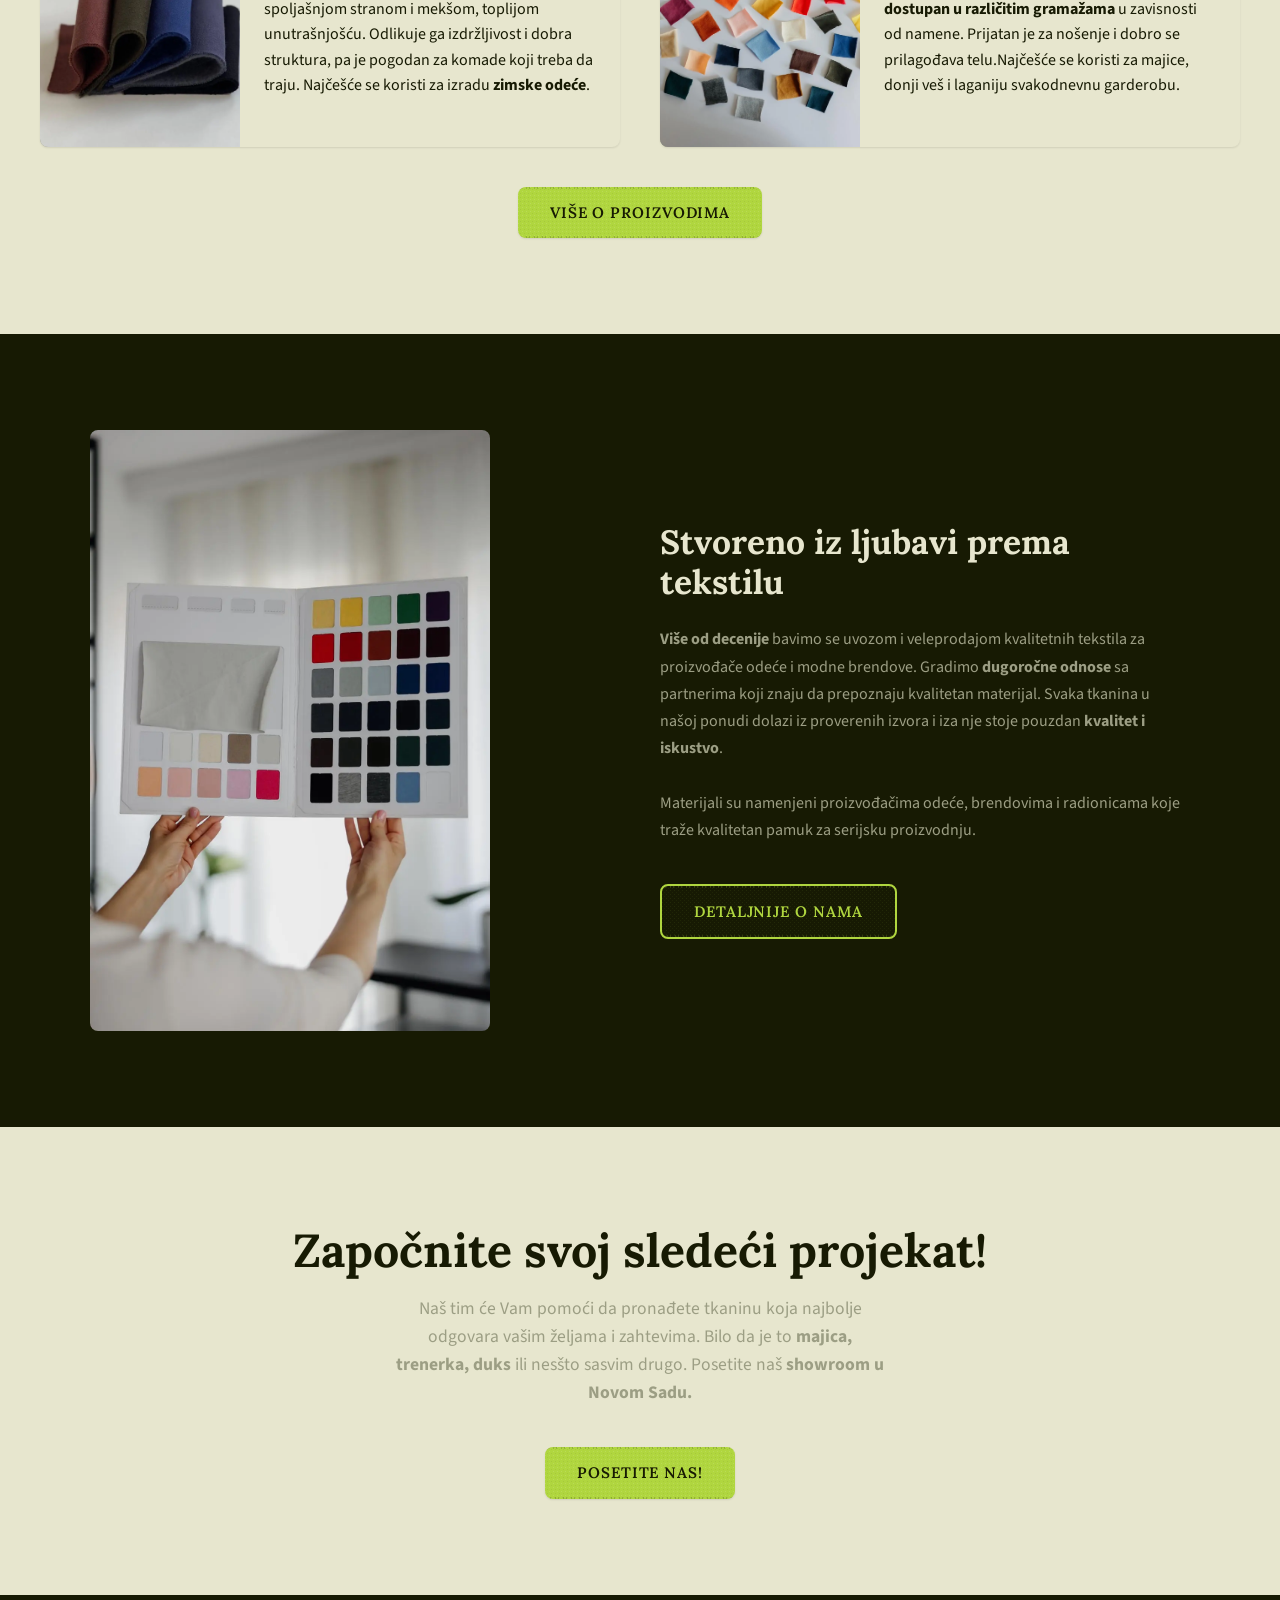
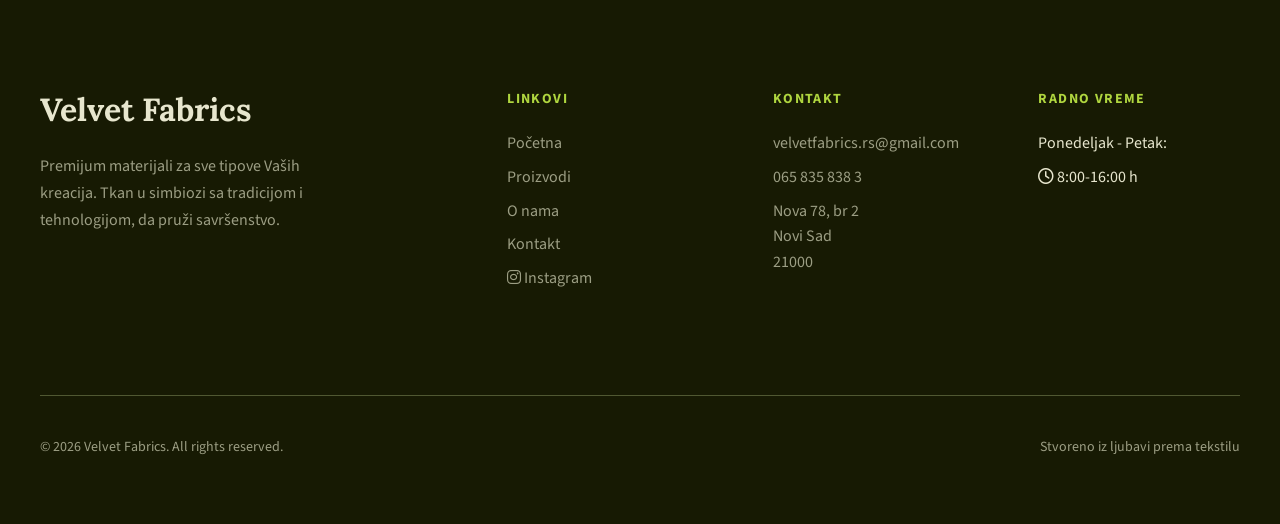
==== commit f28b4ab8: "Add files via upload" ====
--- a/index.html
+++ b/index.html
@@ -100,8 +100,14 @@
   <!-- Navigation -->
   <nav class="navbar compact" role="navigation" aria-label="Main navigation">
     <div class="navbar-container">
-      <a href="index.html" class="logo"><img src="assets/img/V-logo-transparent.png" alt="V" class="logo-icon"> Velvet
-        Fabrics</a>
+      <a href="index.html" class="logo">
+        <picture>
+          <source srcset="assets/img/V-logo-transparent.webp" type="image/webp">
+          <img src="assets/img/V-logo-transparent.png" alt="Velvet Fabrics logo - Veleprodaja pamučnih materijal"
+            class="logo-icon">
+        </picture> Velvet
+        Fabrics
+      </a>
 
       <ul class="nav-links">
         <li><a href="index.html" class="nav-link active">Početna</a></li>
@@ -134,7 +140,11 @@
     <!-- Hero Section -->
     <section class="hero">
       <div class="hero-image">
-        <img src="assets/img/hero.jpg" alt="Luxury textiles and fabrics" loading="lazy">
+        <picture>
+          <source srcset="assets/img/hero.webp" type="image/webp">
+          <img src="assets/img/hero.jpg" alt="Premijum pamučni materijali i tekstil iz Turske - Velvet Fabrics"
+            loading="lazy">
+        </picture>
       </div>
       <div class="hero-overlay"></div>
       <div class="hero-content">
@@ -158,8 +168,11 @@
         <div class="product-grid">
           <article class="product-card animate-on-scroll">
             <div class="product-image">
-              <img src="assets/img/roko-futer-3-velvet-fabrics.jpg"
-                alt="Roko futer u raznim bojama idealan za dukseve i trenerke" loading="lazy">
+              <picture>
+                <source srcset="assets/img/roko-futer-3-velvet-fabrics.webp" type="image/webp">
+                <img src="assets/img/roko-futer-3-velvet-fabrics.jpg"
+                  alt="Roko futer u raznim bojama idealan za dukseve i trenerke" loading="lazy">
+              </picture>
             </div>
             <div class="product-info">
               <h3 class="product-name">Roko futer</h3>
@@ -172,7 +185,10 @@
 
           <article class="product-card animate-on-scroll">
             <div class="product-image">
-              <img src="assets/img/renderi.jpg" alt="Renderi u svim bojama" loading="lazy">
+              <picture>
+                <source srcset="assets/img/renderi.webp" type="image/webp">
+                <img src="assets/img/renderi.jpg" alt="Renderi u svim bojama za okovratnike i rukave" loading="lazy">
+              </picture>
             </div>
             <div class="product-info">
               <h3 class="product-name">Renderi</h3>
@@ -186,7 +202,11 @@
 
           <article class="product-card animate-on-scroll">
             <div class="product-image">
-              <img src="assets/img/futer-trokonac.jpg" alt="futer trokonac" loading="lazy">
+              <picture>
+                <source srcset="assets/img/futer-trokonac.webp" type="image/webp">
+                <img src="assets/img/futer-trokonac.jpg"
+                  alt="Futer trokonac pamuk veće gramature za zimske dukseve i trenerke" loading="lazy">
+              </picture>
             </div>
             <div class="product-info">
               <h3 class="product-name">Futer trokonac</h3>
@@ -198,7 +218,11 @@
 
           <article class="product-card animate-on-scroll">
             <div class="product-image">
-              <img src="assets/img/singl-4-velvet-vabrics.jpg" alt="singl pamuk različitih gramaža" loading="lazy">
+              <picture>
+                <source srcset="assets/img/singl-4-velvet-vabrics.webp" type="image/webp">
+                <img src="assets/img/singl-4-velvet-vabrics.jpg"
+                  alt="Singl pamuk različitih gramaža za proizvodnju majica i letnje odeće" loading="lazy">
+              </picture>
             </div>
             <div class="product-info">
               <h3 class="product-name">Singl pamuk</h3>
@@ -220,7 +244,10 @@
       <div class="container">
         <div class="featured-grid">
           <div class="featured-image animate-on-scroll">
-            <img src="assets/img/slika13.jpg" alt="Textile craftsmanship" loading="lazy">
+            <picture>
+              <source srcset="assets/img/slika13.webp" type="image/webp">
+              <img src="assets/img/slika13.jpg" alt="Uvoz tekstila i veleprodaja pamuka u Novom Sadu"" loading=" lazy">
+            </picture>
           </div>
           <div class="featured-content animate-on-scroll">
             <h3>Stvoreno iz ljubavi prema tekstilu</h3>
@@ -267,9 +294,8 @@
             <li><a href="proizvodi/">Proizvodi</a></li>
             <li><a href="o-nama/">O nama</a></li>
             <li><a href="kontakt/">Kontakt</a></li>
-            <li><a href="#" class="protected-link" data-type="instagram"
-                data-encoded="aHR0cHM6Ly93d3cuaW5zdGFncmFtLmNvbS9mYWJyaWthX3Rla3N0aWxhLw==" target="_blank"
-                rel="noopener"><i class="fab fa-instagram"></i> Instagram</a></li>
+            <li><a href="https://www.instagram.com/fabrika_tekstila/" target="_blank" rel="noopener"><i
+                  class="fab fa-instagram"></i> Instagram</a></li>
           </ul>
         </div>
 
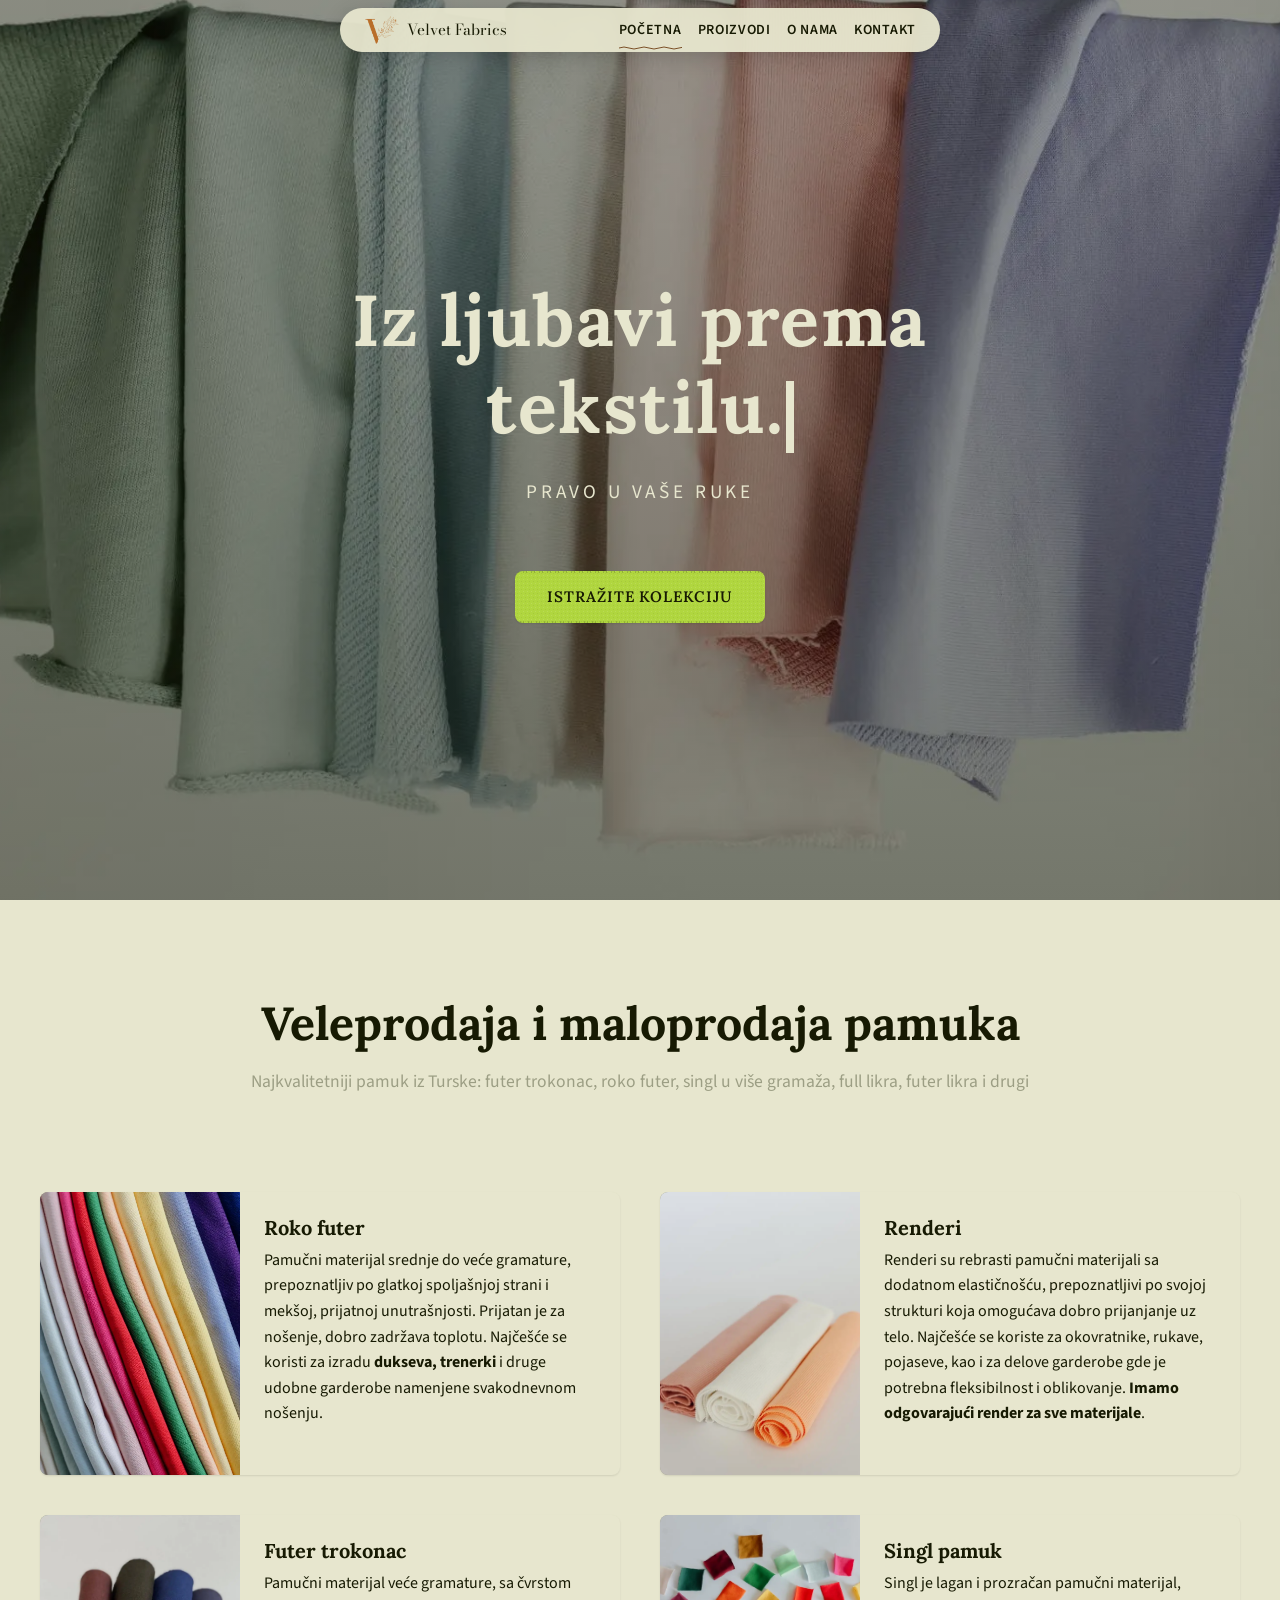
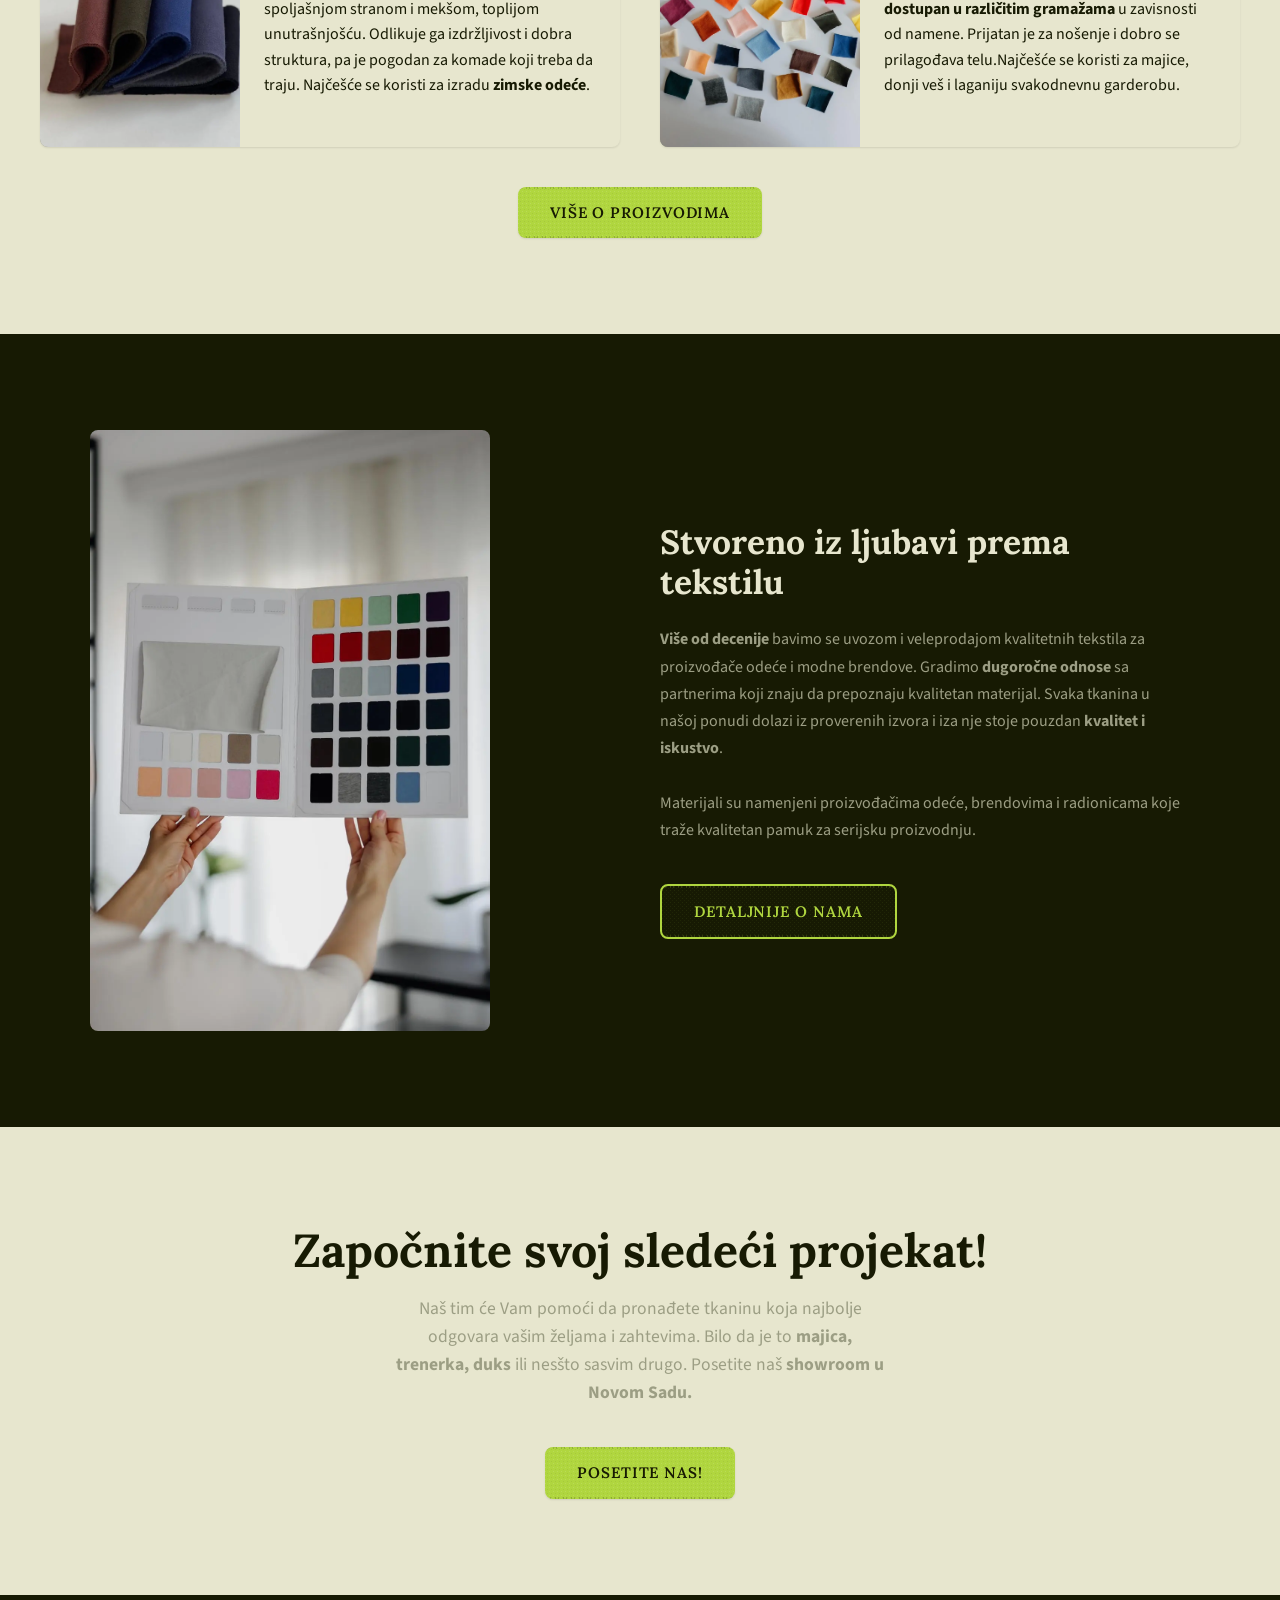
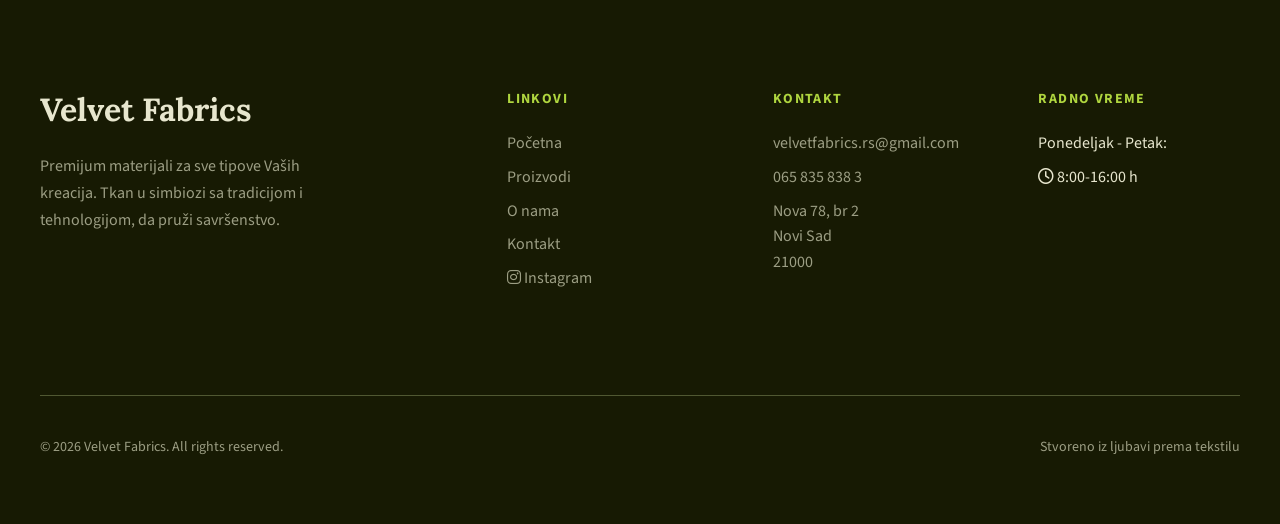
==== commit f0eb186f: "Add files via upload" ====
--- a/index.html
+++ b/index.html
@@ -152,7 +152,9 @@
             class="cursor"></span></h1>
         <p class="hero-subtitle"><span class="subtitle-animate"><span class="highlight-marker">Pravo u vaše
               ruke</span></span></p>
-        <a href="#featured-products" class="btn btn-textile hero-cta">Istražite kolekciju</a>
+        <div class="hero-cta">
+          <a href="#featured-products" class="btn btn-textile">Istražite kolekciju</a>
+        </div>
       </div>
     </section>
 
--- a/assets/css/style.css
+++ b/assets/css/style.css
@@ -665,7 +665,9 @@
 }
 
 .hero-cta {
+  display: inline-block;
   opacity: 0;
+  transform: translateY(30px);
   animation: fadeInUp 1s ease forwards;
   animation-delay: 0.7s;
 }
